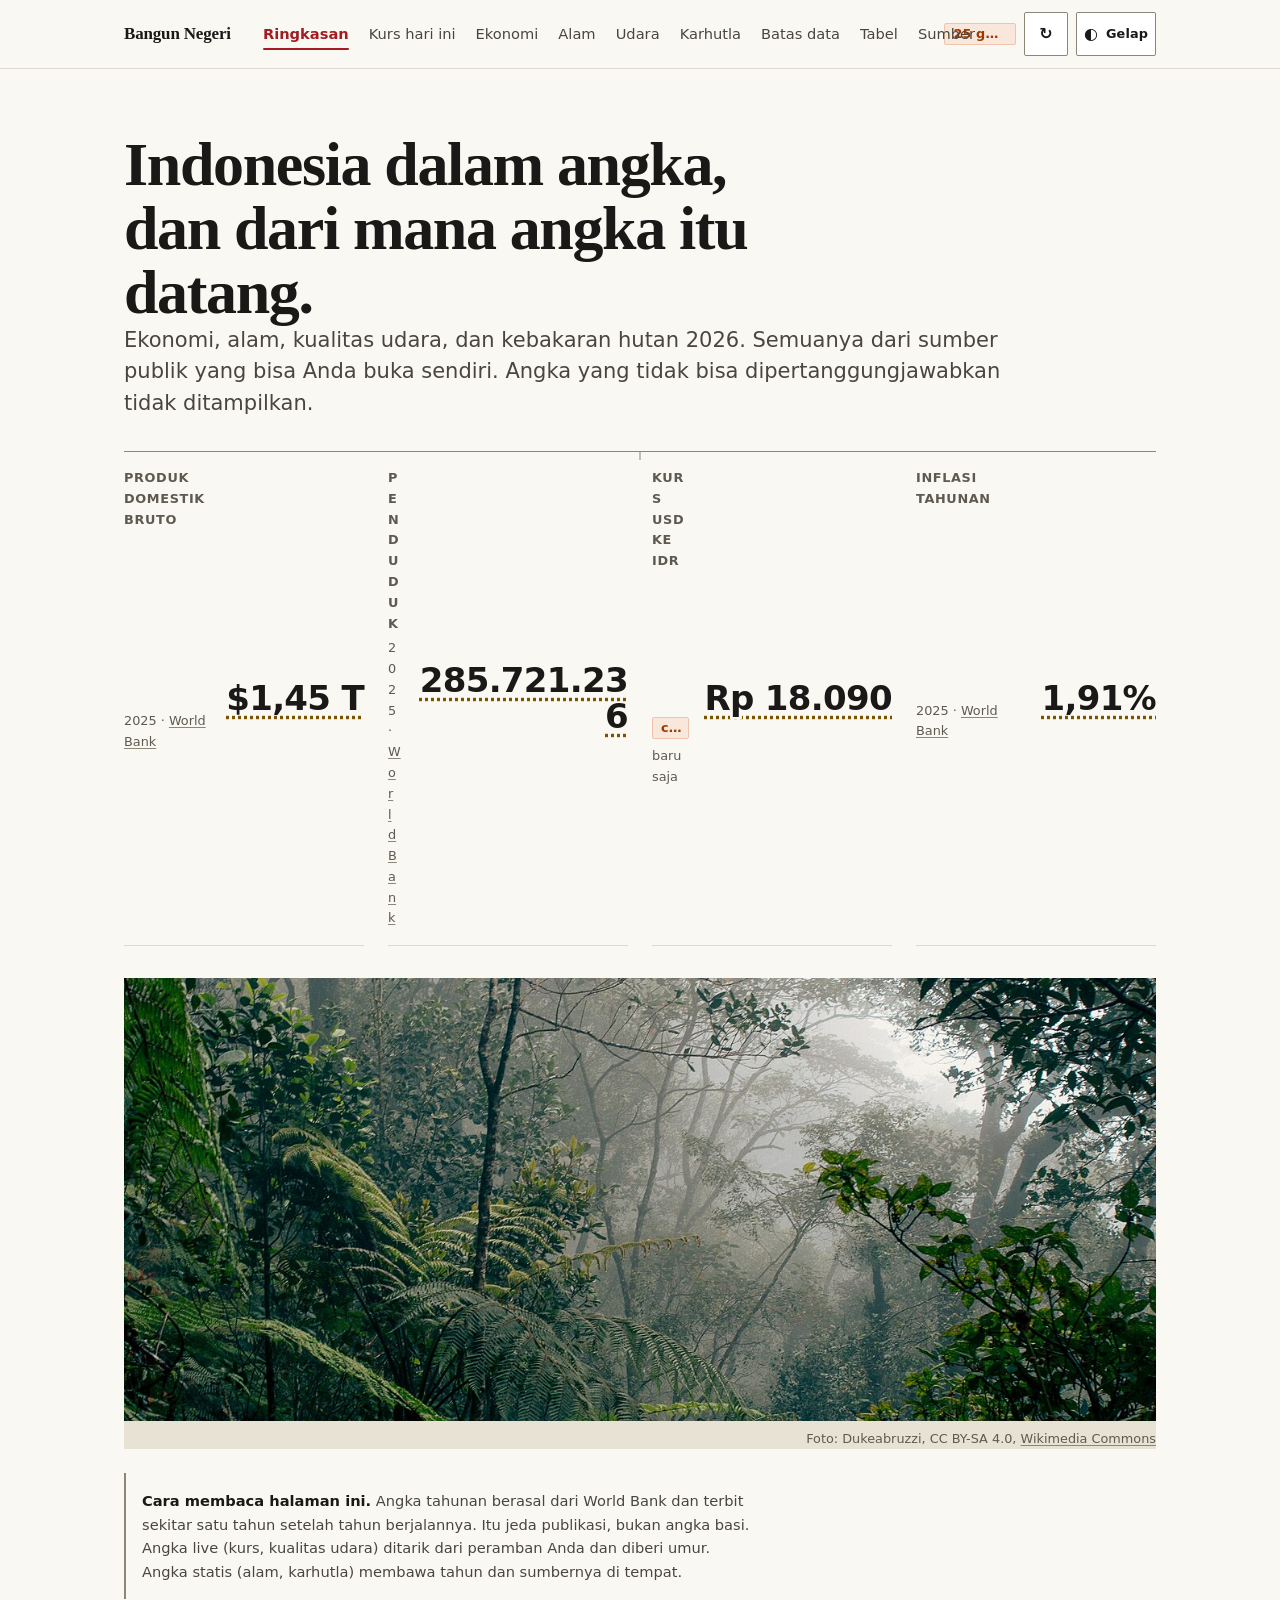
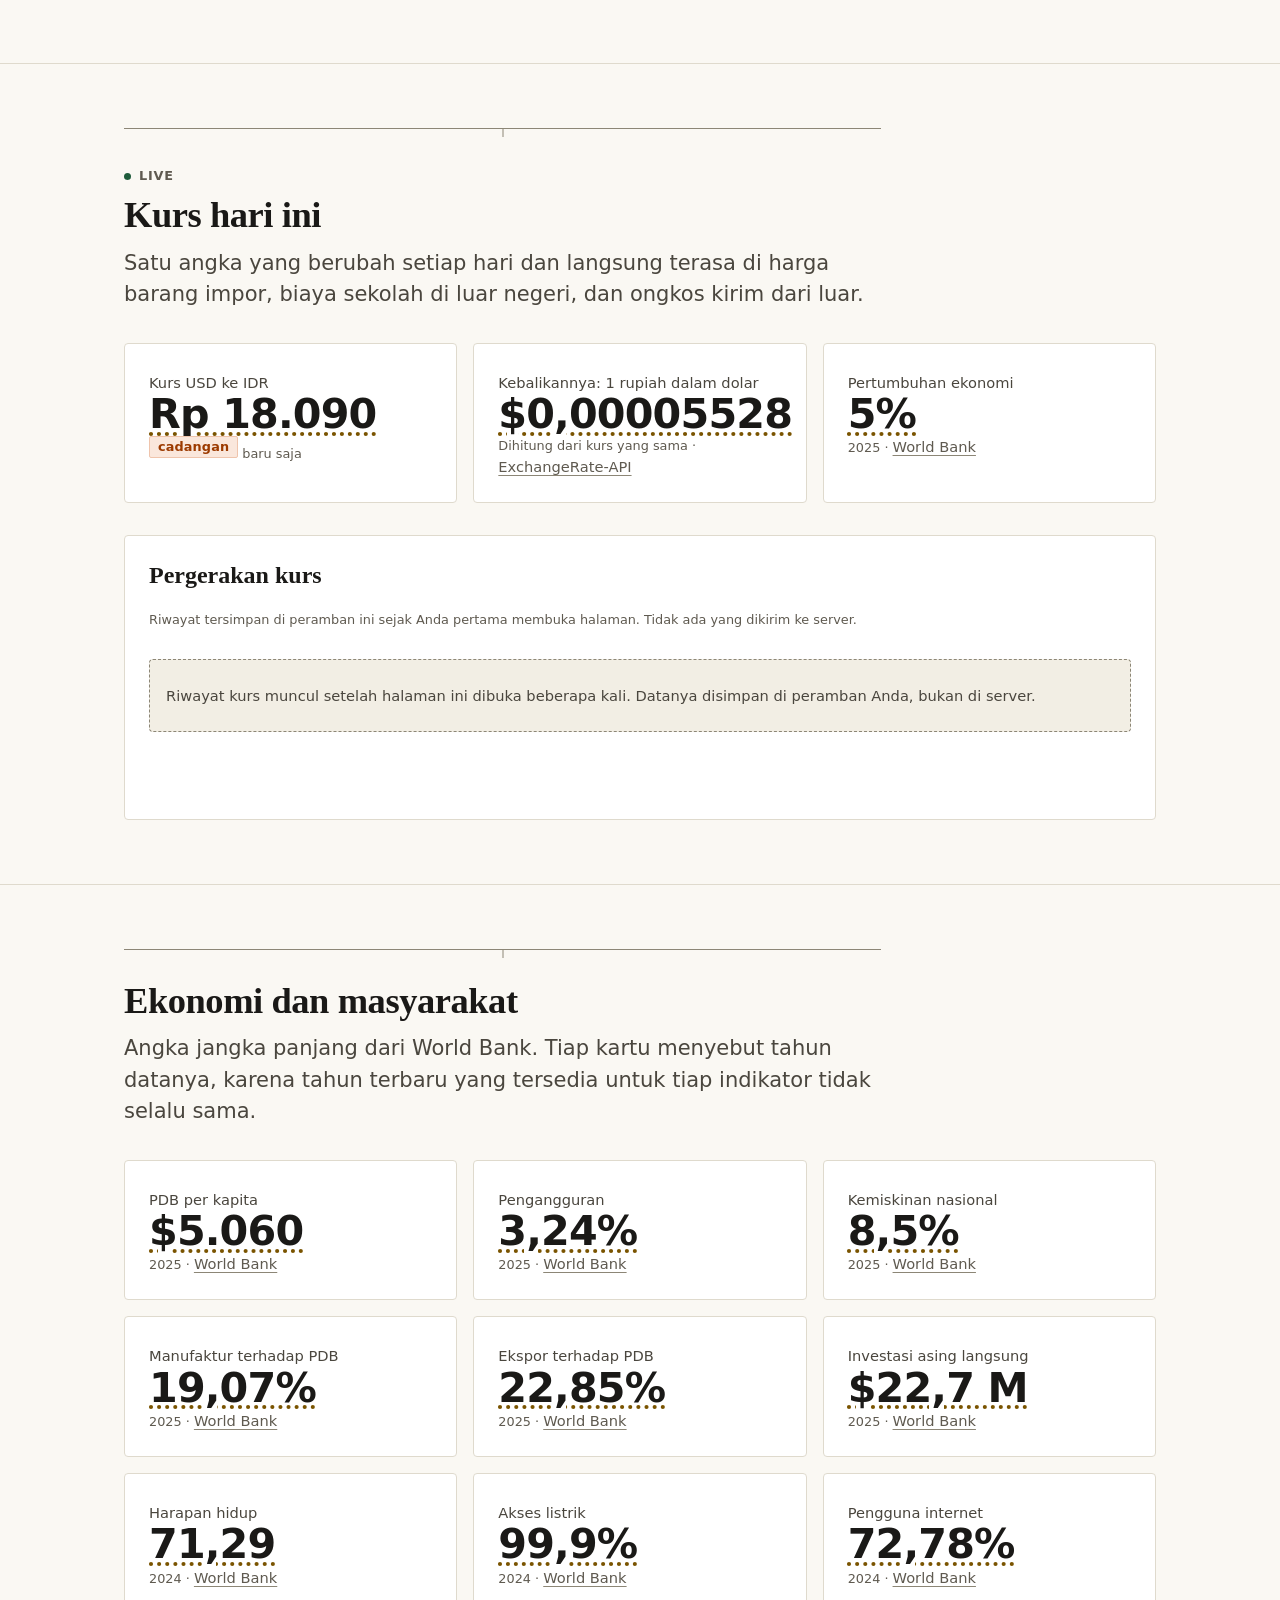
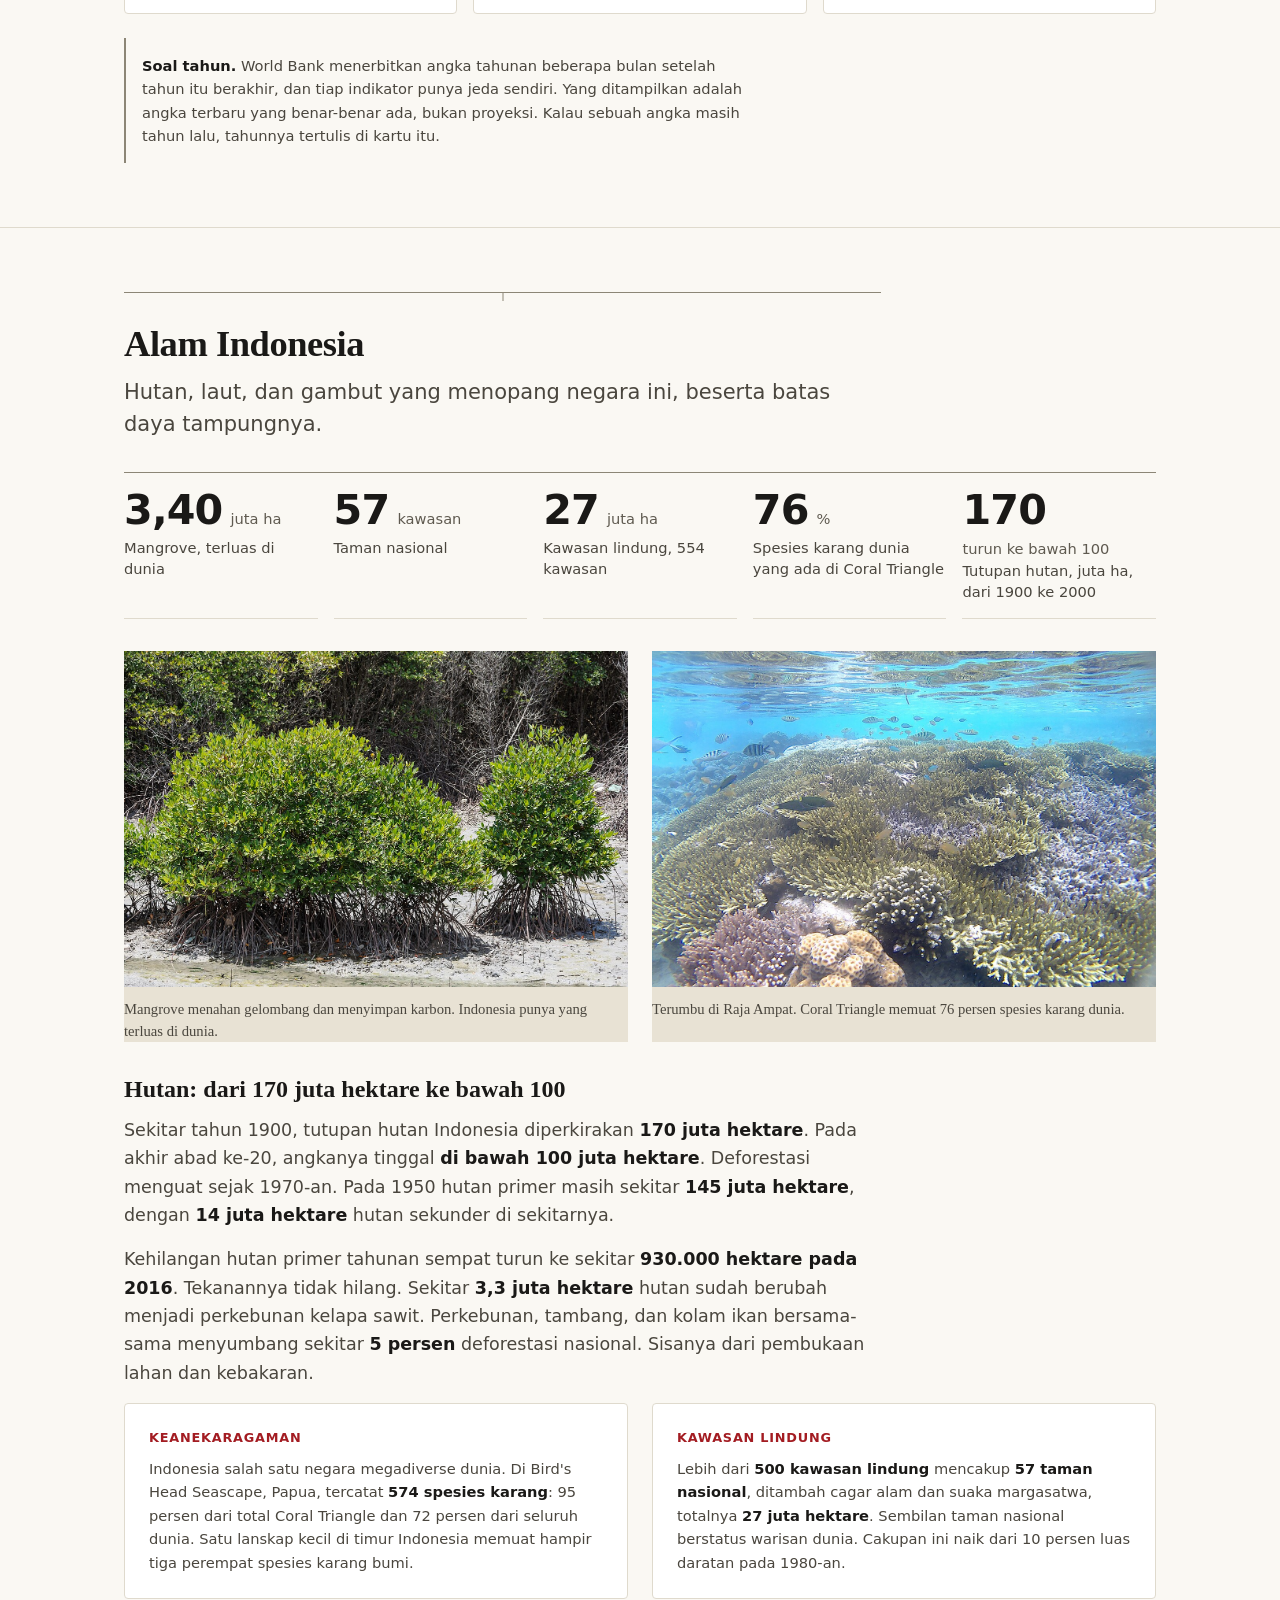
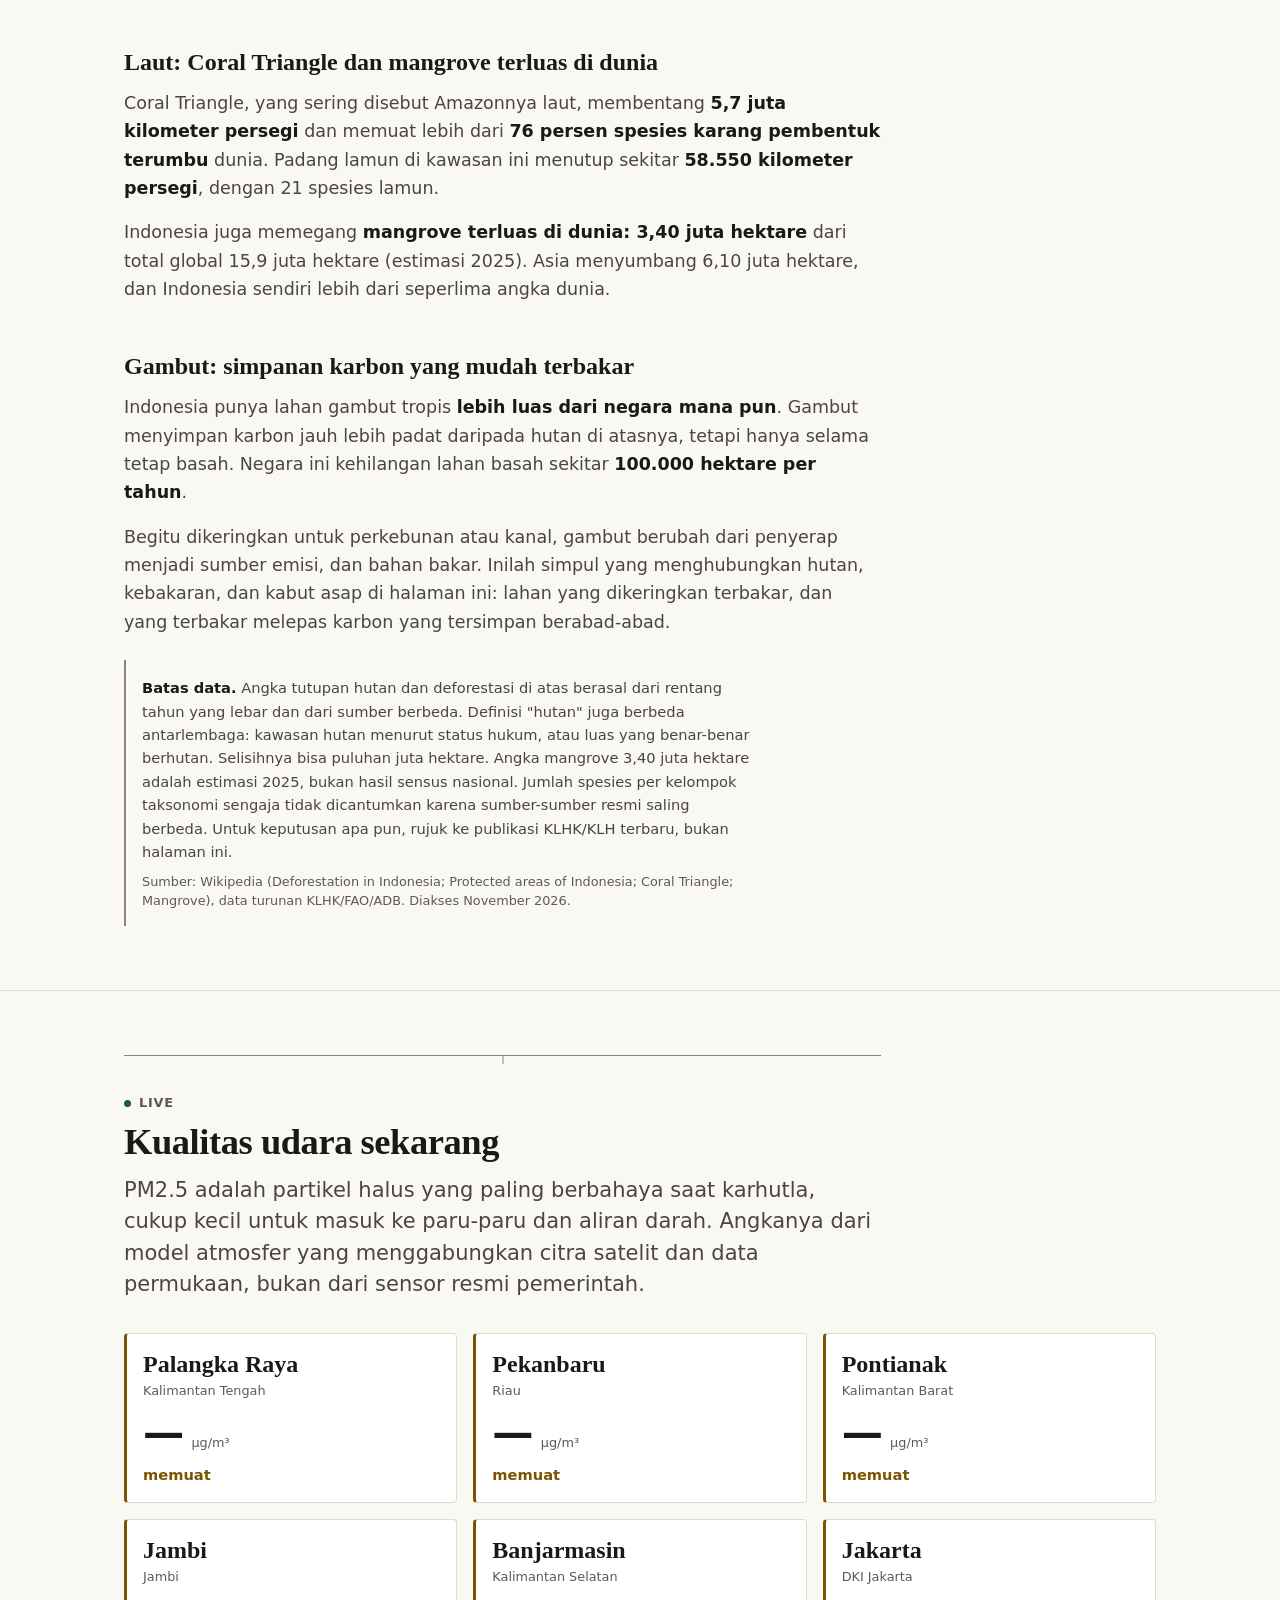
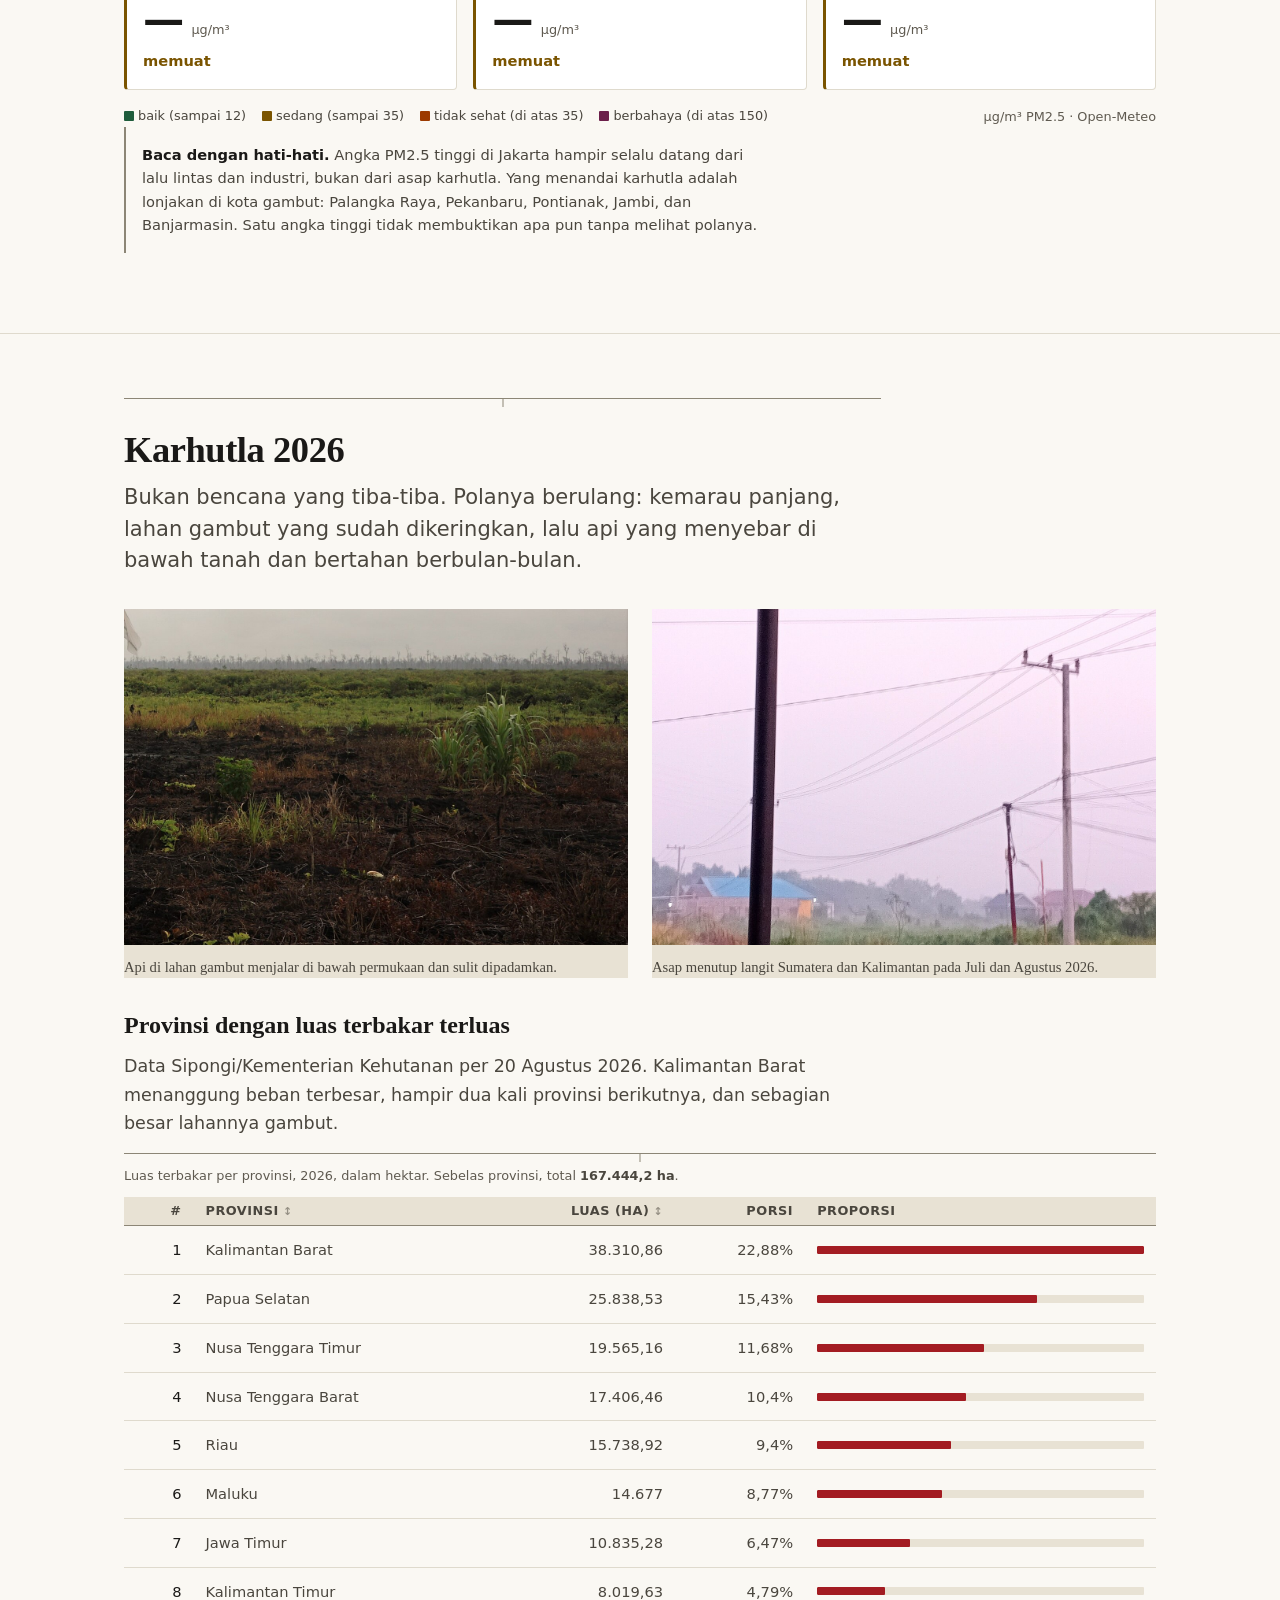
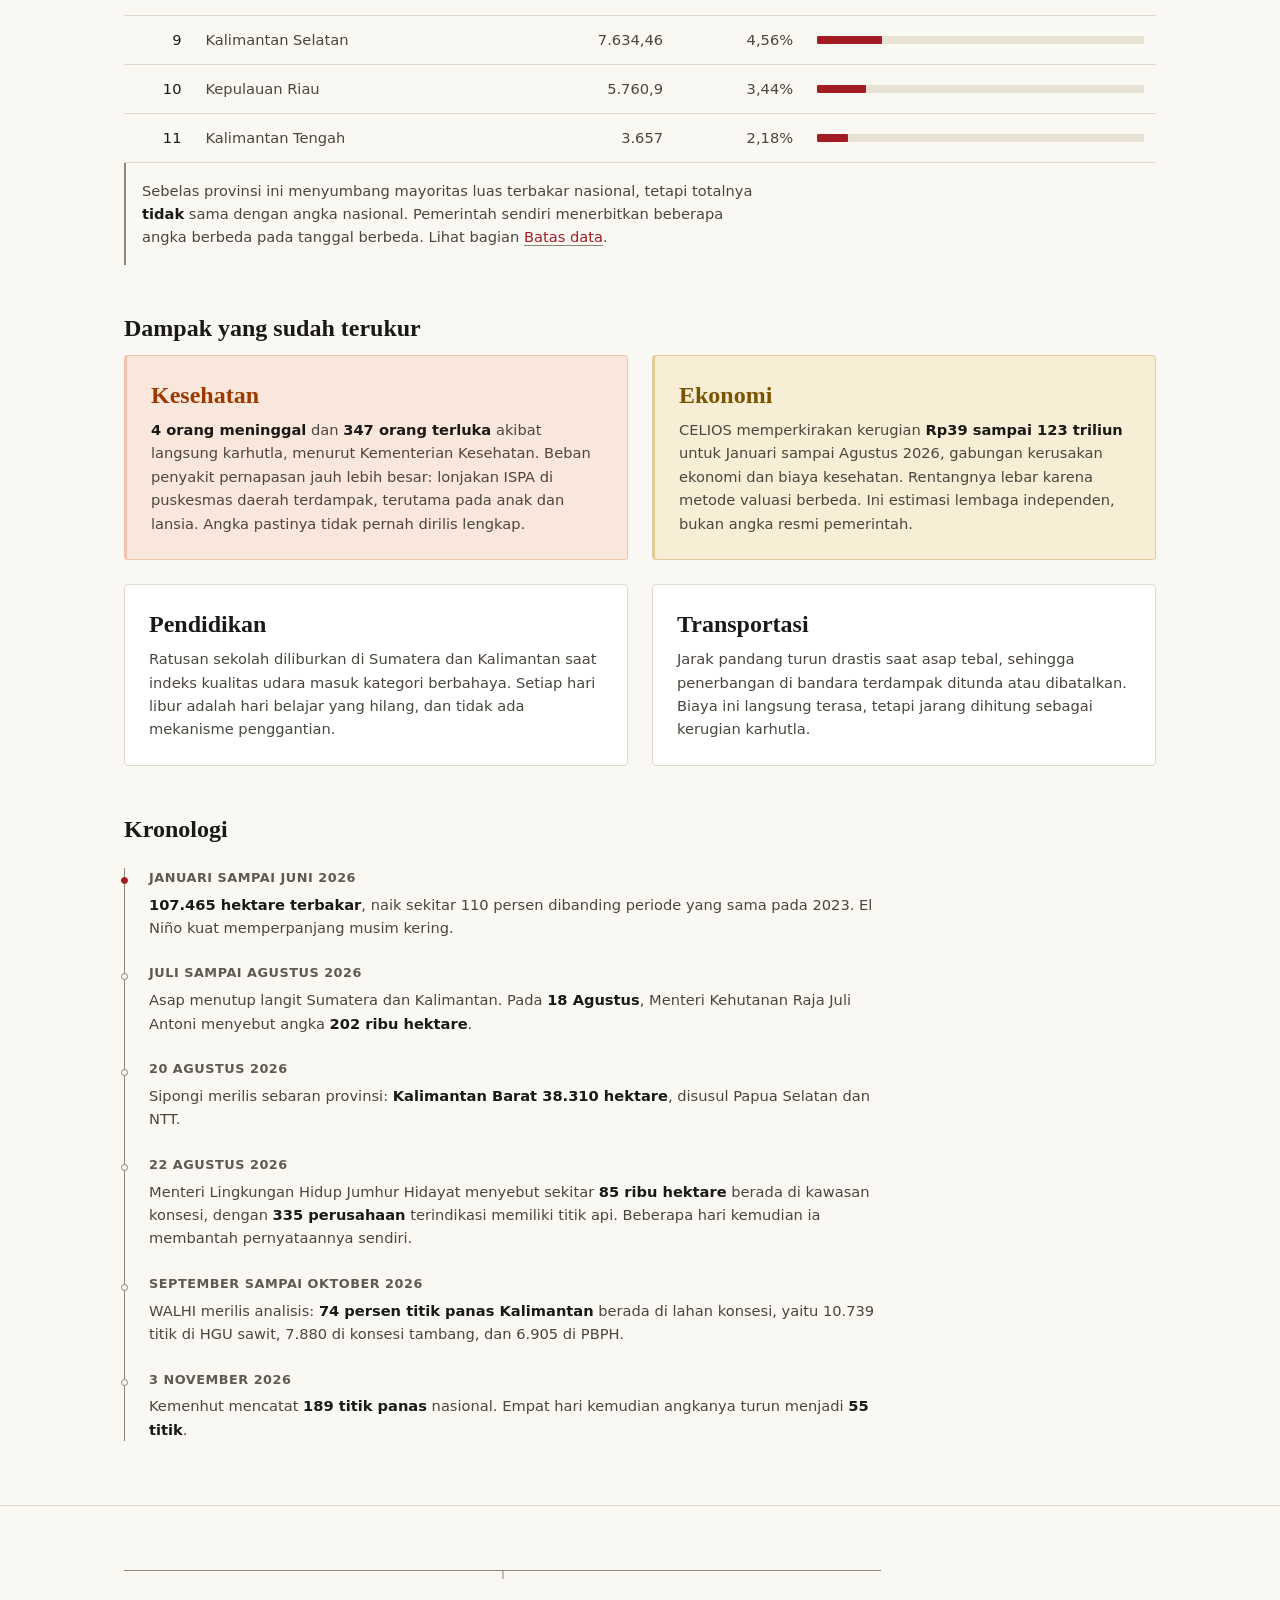
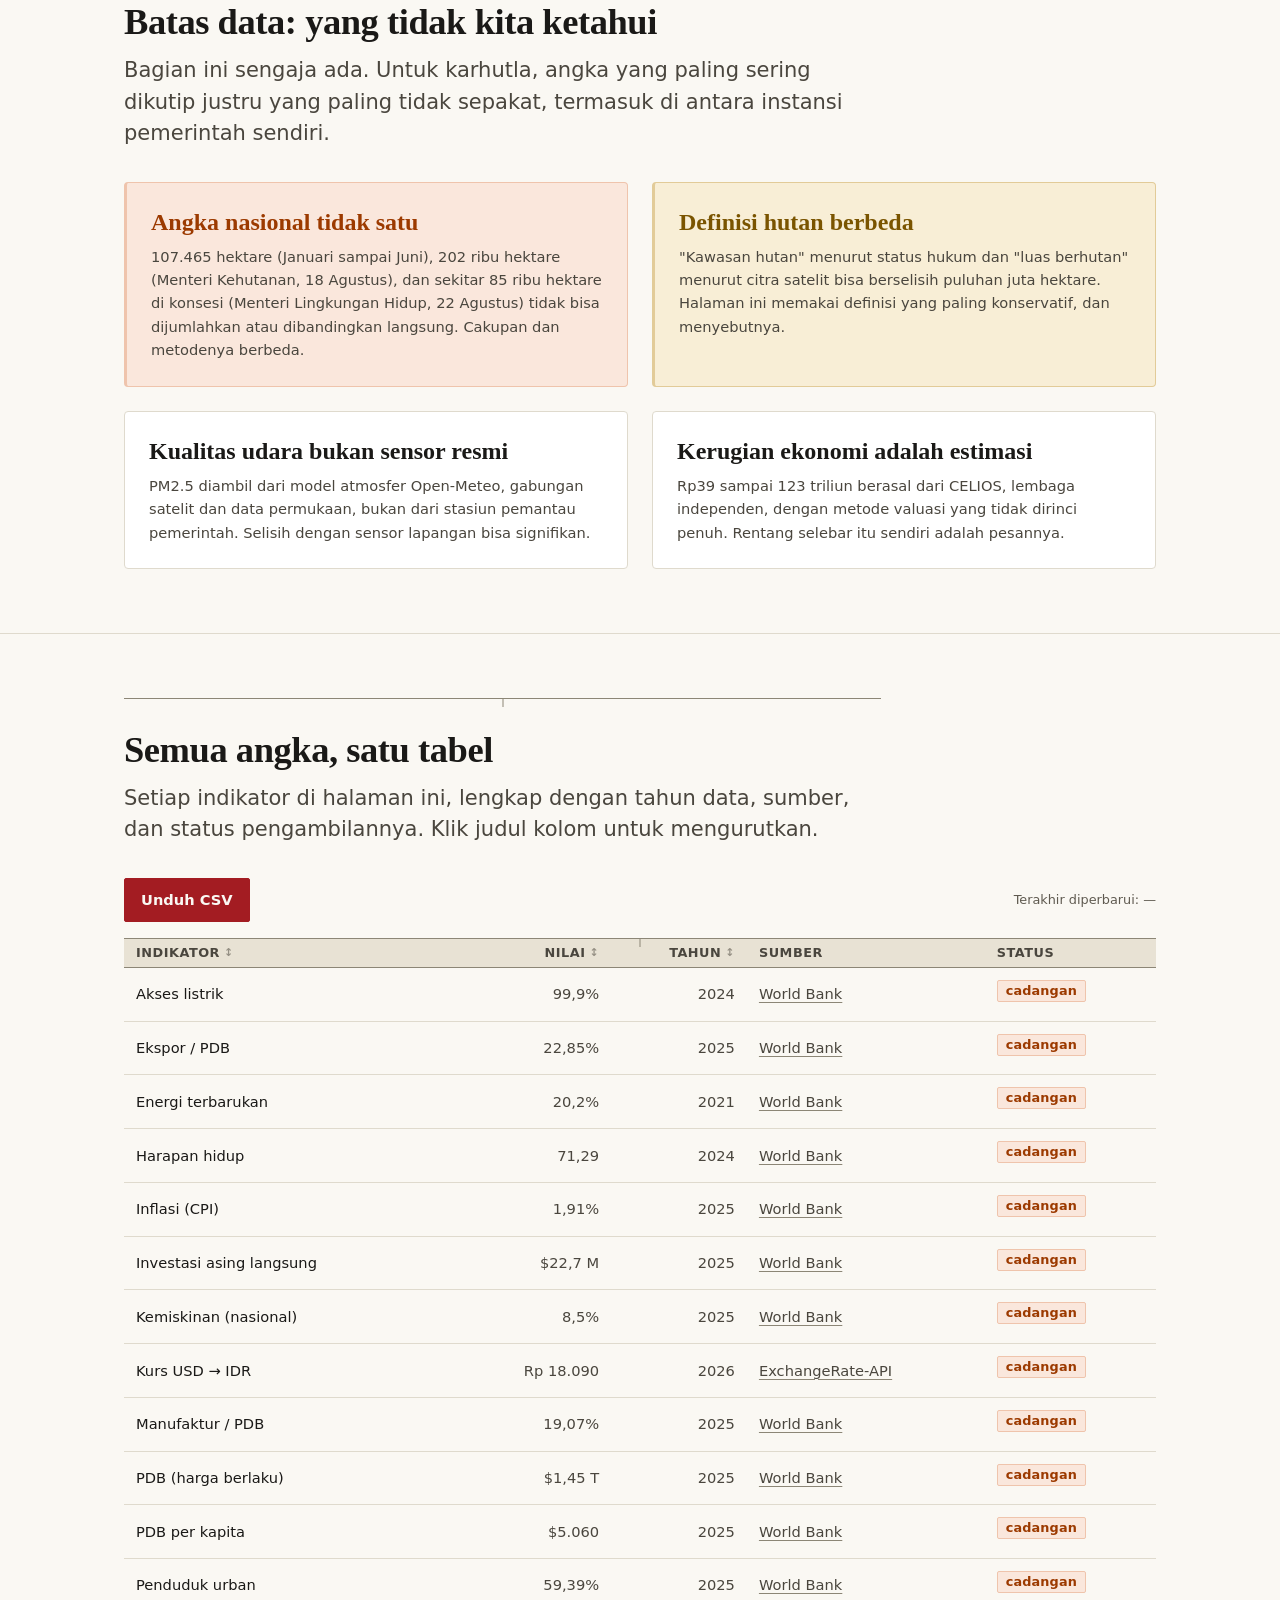
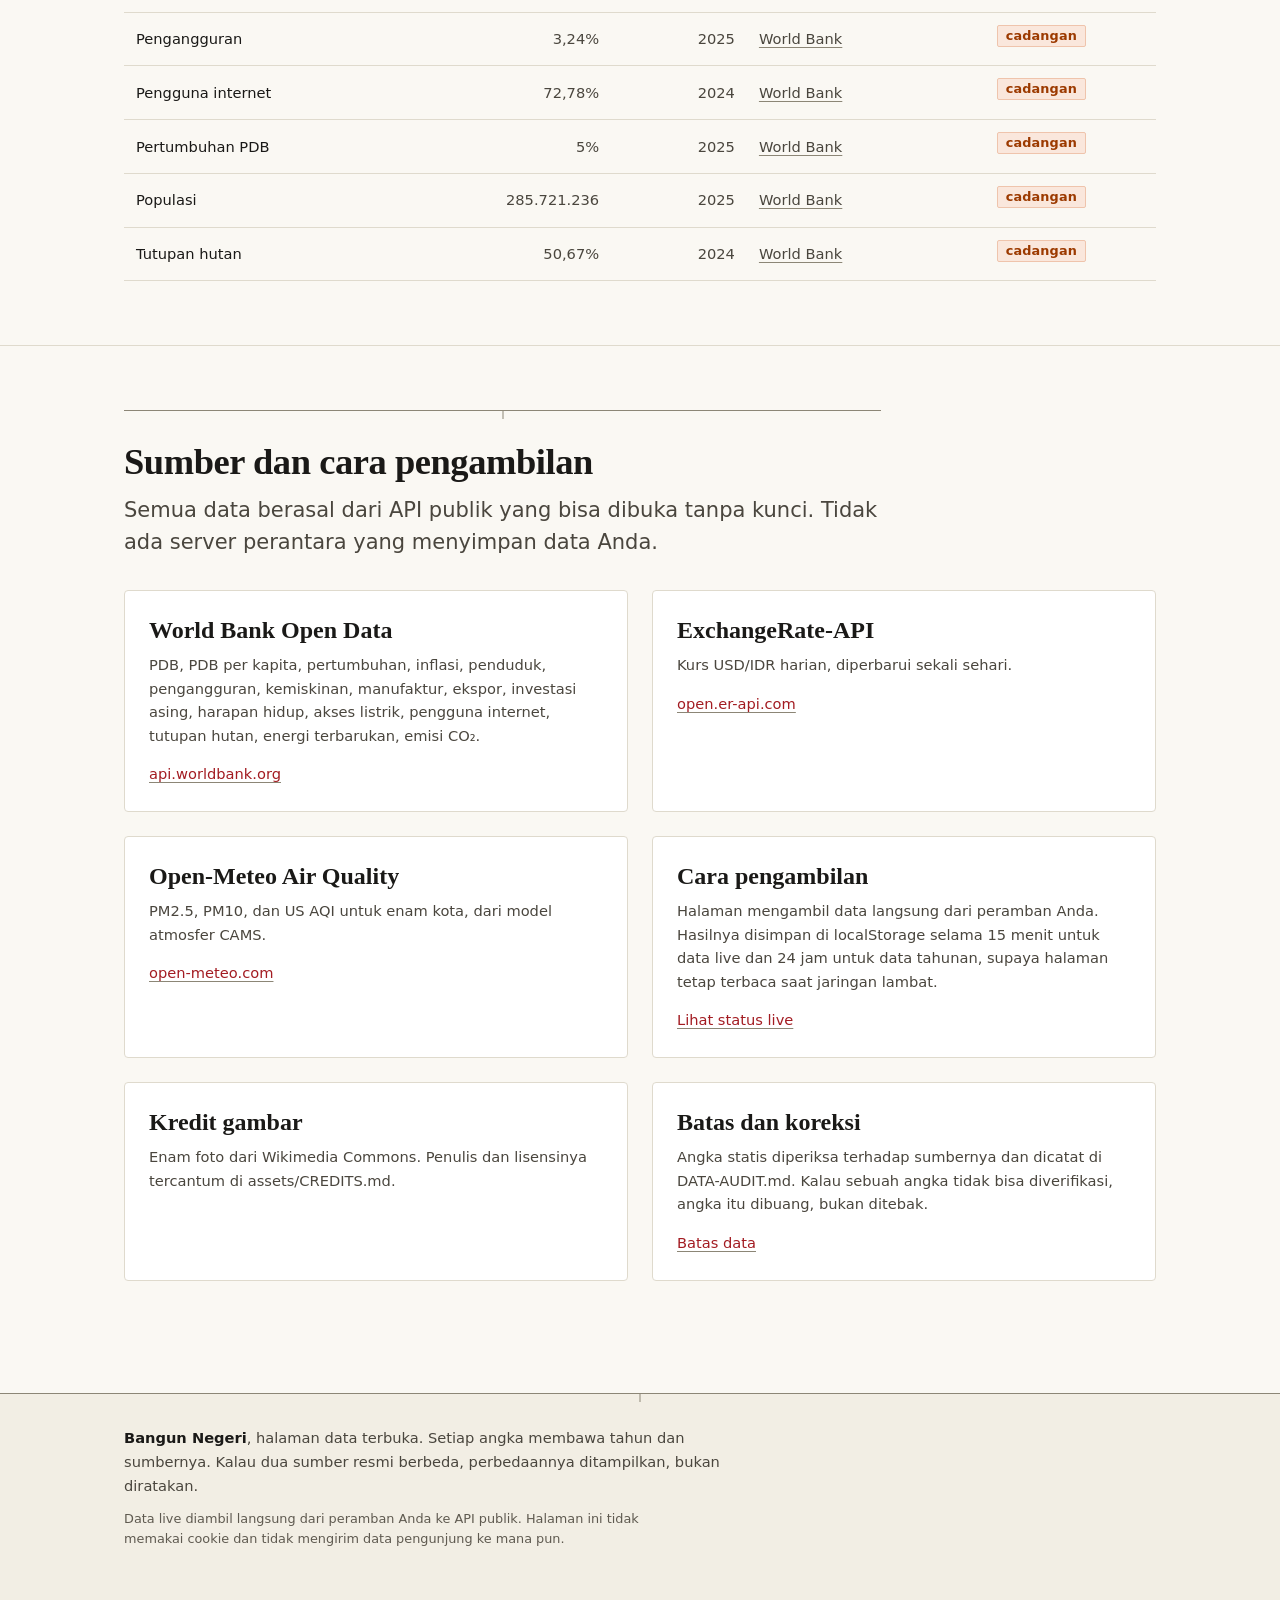
==== v3/index.html @ a7d064fb "Revamp bangun-negeri: newsprint editorial design, new copy, antislop pass - v3/: DESIGN.md, CONTENT." ====
<!DOCTYPE html>
<html lang="id">
<head>
<meta charset="utf-8">
<meta name="viewport" content="width=device-width, initial-scale=1">
<title>Bangun Negeri: ekonomi, alam, dan karhutla Indonesia</title>
<meta name="description" content="Angka ekonomi, alam, dan kebakaran hutan Indonesia, dengan tahun dan sumbernya. Diperbarui dari World Bank, ExchangeRate-API, dan Open-Meteo.">
<meta name="theme-color" content="#FAF8F3" media="(prefers-color-scheme: light)">
<meta name="theme-color" content="#141310" media="(prefers-color-scheme: dark)">
<meta property="og:title" content="Bangun Negeri: ekonomi, alam, dan karhutla Indonesia">
<meta property="og:description" content="Angka ekonomi, alam, dan kebakaran hutan Indonesia, dengan tahun dan sumbernya.">
<meta property="og:type" content="website">
<link rel="stylesheet" href="theme.css?v=1">
<script>
/* Path-mounted behind `tailscale serve`, which strips the /bangun-negeri prefix:
the backend cannot tell "/bangun-negeri" from "/bangun-negeri/", so a server-side
redirect is impossible. Without the trailing slash the browser resolves theme.css
and app.js against "/" and every asset 404s. Normalise here, before anything loads. */
(function () {
  var p = location.pathname;
  if (p.charAt(p.length - 1) !== '/' && !/\.html?$/.test(p)) {
    location.replace(p + '/' + location.search + location.hash);
  }
})();
</script>
</head>
<body>
<a class="skip" href="#main">Lompat ke isi</a>

<header class="site">
  <div class="wrap">
    <a class="brand" href="#intro">Bangun Negeri</a>
    <nav class="tabs" aria-label="Bagian halaman">
      <a href="#intro">Ringkasan</a>
      <a href="#live">Kurs hari ini</a>
      <a href="#struktur">Ekonomi</a>
      <a href="#alam">Alam</a>
      <a href="#udara">Udara</a>
      <a href="#karhutla">Karhutla</a>
      <a href="#batas">Batas data</a>
      <a href="#tabel">Tabel</a>
      <a href="#sumber">Sumber</a>
    </nav>
    <div class="tools">
      <span class="chip" id="globalStatus" role="status" aria-live="polite">memuat data</span>
      <button class="btn btn-icon" id="refreshBtn" type="button" aria-label="Muat ulang data">
        <span aria-hidden="true">&#8635;</span>
      </button>
      <button class="btn btn-icon theme-toggle" id="themeToggle" type="button" aria-pressed="false" aria-label="Mode gelap">
        <span aria-hidden="true">&#9680;</span><span class="theme-label">Gelap</span>
      </button>
    </div>
  </div>
</header>

<main id="main">

<section id="intro" class="sec hero">
  <div class="wrap">
    <h1>Indonesia dalam angka,<br>dan dari mana angka itu datang.</h1>
    <p class="sub">Ekonomi, alam, kualitas udara, dan kebakaran hutan 2026. Semuanya dari sumber publik yang bisa Anda buka sendiri. Angka yang tidak bisa dipertanggungjawabkan tidak ditampilkan.</p>

    <div class="kpi-band">
      <div class="kpi">
        <span class="kpi-label">Produk domestik bruto</span>
        <span class="kpi-num" data-rec="gdp" data-fmt="usd">0</span>
        <span class="kpi-meta"><span data-year="gdp">2025</span> &middot; <a data-src="gdp" href="#sumber">World Bank</a></span>
      </div>
      <div class="kpi">
        <span class="kpi-label">Penduduk</span>
        <span class="kpi-num" data-rec="population" data-fmt="int">0</span>
        <span class="kpi-meta"><span data-year="population">2025</span> &middot; <a data-src="population" href="#sumber">World Bank</a></span>
      </div>
      <div class="kpi">
        <span class="kpi-label">Kurs USD ke IDR</span>
        <span class="kpi-num" data-rec="fx_usdidr" data-fmt="rp">0</span>
        <span class="kpi-meta"><span class="chip" data-flag="fx_usdidr">memuat</span> <span data-age="fx_usdidr"></span></span>
      </div>
      <div class="kpi">
        <span class="kpi-label">Inflasi tahunan</span>
        <span class="kpi-num" data-rec="inflation" data-fmt="pct">0</span>
        <span class="kpi-meta"><span data-year="inflation">2025</span> &middot; <a data-src="inflation" href="#sumber">World Bank</a></span>
      </div>
    </div>

    <figure class="hero-media">
      <img src="assets/hero.jpg" alt="Hutan hujan di Borneo, dilihat dari udara" width="1600" height="900" loading="eager" fetchpriority="high" decoding="async">
      <figcaption class="credit">Foto: Dukeabruzzi, CC BY-SA 4.0, <a href="https://commons.wikimedia.org/wiki/File:Borneo_rainforest.jpg" target="_blank" rel="noopener">Wikimedia Commons</a></figcaption>
    </figure>

    <div class="caveat">
      <strong>Cara membaca halaman ini.</strong> Angka tahunan berasal dari World Bank dan terbit sekitar satu tahun setelah tahun berjalannya. Itu jeda publikasi, bukan angka basi. Angka live (kurs, kualitas udara) ditarik dari peramban Anda dan diberi umur. Angka statis (alam, karhutla) membawa tahun dan sumbernya di tempat.
    </div>
  </div>
</section>

<section id="live" class="sec">
  <div class="wrap">
    <div class="sec-head">
      <span class="live-badge"><span class="pulse" aria-hidden="true"></span>Live</span>
      <h2 class="sec">Kurs hari ini</h2>
      <p class="sub">Satu angka yang berubah setiap hari dan langsung terasa di harga barang impor, biaya sekolah di luar negeri, dan ongkos kirim dari luar.</p>
    </div>

    <div class="grid3">
      <article class="panel">
        <div class="stat-label">Kurs USD ke IDR</div>
        <div class="stat-num" data-rec="fx_usdidr" data-fmt="rp">0</div>
        <div class="src-note"><span class="chip" data-flag="fx_usdidr">memuat</span> <span data-age="fx_usdidr"></span></div>
      </article>
      <article class="panel">
        <div class="stat-label">Kebalikannya: 1 rupiah dalam dolar</div>
        <div class="stat-num" data-rec="fx_idrusd" data-fmt="ratio">0</div>
        <div class="src-note">Dihitung dari kurs yang sama &middot; <a data-src="fx_idrusd" href="#sumber">ExchangeRate-API</a></div>
      </article>
      <article class="panel">
        <div class="stat-label">Pertumbuhan ekonomi</div>
        <div class="stat-num" data-rec="gdp_growth" data-fmt="pct">0</div>
        <div class="src-note"><span data-year="gdp_growth">2025</span> &middot; <a data-src="gdp_growth" href="#sumber">World Bank</a></div>
      </article>
    </div>

    <div class="chart-wrap">
      <div class="chart-head">
        <h3>Pergerakan kurs</h3>
        <p class="src-note">Riwayat tersimpan di peramban ini sejak Anda pertama membuka halaman. Tidak ada yang dikirim ke server.</p>
      </div>
      <div class="chart" id="fxChart" role="img" aria-label="Grafik pergerakan kurs USD ke IDR">
        <div class="skeleton" style="height:140px"></div>
      </div>
      <div class="legend" id="fxLegend"></div>
    </div>
  </div>
</section>

<section id="struktur" class="sec">
  <div class="wrap">
    <div class="sec-head">
      <h2 class="sec">Ekonomi dan masyarakat</h2>
      <p class="sub">Angka jangka panjang dari World Bank. Tiap kartu menyebut tahun datanya, karena tahun terbaru yang tersedia untuk tiap indikator tidak selalu sama.</p>
    </div>

    <div class="grid3" id="structGrid">
      <article class="panel">
        <div class="stat-label">PDB per kapita</div>
        <div class="stat-num" data-rec="gdp_pc" data-fmt="usd">0</div>
        <div class="src-note"><span data-year="gdp_pc">2025</span> &middot; <a data-src="gdp_pc" href="#sumber">World Bank</a></div>
      </article>
      <article class="panel">
        <div class="stat-label">Pengangguran</div>
        <div class="stat-num" data-rec="unemployment" data-fmt="pct">0</div>
        <div class="src-note"><span data-year="unemployment">2025</span> &middot; <a data-src="unemployment" href="#sumber">World Bank</a></div>
      </article>
      <article class="panel">
        <div class="stat-label">Kemiskinan nasional</div>
        <div class="stat-num" data-rec="poverty" data-fmt="pct">0</div>
        <div class="src-note"><span data-year="poverty">2025</span> &middot; <a data-src="poverty" href="#sumber">World Bank</a></div>
      </article>
      <article class="panel">
        <div class="stat-label">Manufaktur terhadap PDB</div>
        <div class="stat-num" data-rec="manufacturing" data-fmt="pct">0</div>
        <div class="src-note"><span data-year="manufacturing">2025</span> &middot; <a data-src="manufacturing" href="#sumber">World Bank</a></div>
      </article>
      <article class="panel">
        <div class="stat-label">Ekspor terhadap PDB</div>
        <div class="stat-num" data-rec="exports" data-fmt="pct">0</div>
        <div class="src-note"><span data-year="exports">2025</span> &middot; <a data-src="exports" href="#sumber">World Bank</a></div>
      </article>
      <article class="panel">
        <div class="stat-label">Investasi asing langsung</div>
        <div class="stat-num" data-rec="fdi" data-fmt="usd">0</div>
        <div class="src-note"><span data-year="fdi">2025</span> &middot; <a data-src="fdi" href="#sumber">World Bank</a></div>
      </article>
      <article class="panel">
        <div class="stat-label">Harapan hidup</div>
        <div class="stat-num" data-rec="life_exp" data-fmt="num1">0</div>
        <div class="src-note"><span data-year="life_exp">2025</span> &middot; <a data-src="life_exp" href="#sumber">World Bank</a></div>
      </article>
      <article class="panel">
        <div class="stat-label">Akses listrik</div>
        <div class="stat-num" data-rec="electricity" data-fmt="pct">0</div>
        <div class="src-note"><span data-year="electricity">2025</span> &middot; <a data-src="electricity" href="#sumber">World Bank</a></div>
      </article>
      <article class="panel">
        <div class="stat-label">Pengguna internet</div>
        <div class="stat-num" data-rec="internet" data-fmt="pct">0</div>
        <div class="src-note"><span data-year="internet">2025</span> &middot; <a data-src="internet" href="#sumber">World Bank</a></div>
      </article>
    </div>

    <div class="caveat">
      <strong>Soal tahun.</strong> World Bank menerbitkan angka tahunan beberapa bulan setelah tahun itu berakhir, dan tiap indikator punya jeda sendiri. Yang ditampilkan adalah angka terbaru yang benar-benar ada, bukan proyeksi. Kalau sebuah angka masih tahun lalu, tahunnya tertulis di kartu itu.
    </div>
  </div>
</section>

<section id="alam" class="sec">
  <div class="wrap">
    <div class="sec-head">
      <h2 class="sec">Alam Indonesia</h2>
      <p class="sub">Hutan, laut, dan gambut yang menopang negara ini, beserta batas daya tampungnya.</p>
    </div>

    <div class="stat-row">
      <div class="stat">
        <div class="stat-num">3,40<span class="stat-unit">juta ha</span></div>
        <div class="stat-label">Mangrove, terluas di dunia</div>
      </div>
      <div class="stat">
        <div class="stat-num">57<span class="stat-unit">kawasan</span></div>
        <div class="stat-label">Taman nasional</div>
      </div>
      <div class="stat">
        <div class="stat-num">27<span class="stat-unit">juta ha</span></div>
        <div class="stat-label">Kawasan lindung, 554 kawasan</div>
      </div>
      <div class="stat">
        <div class="stat-num">76<span class="stat-unit">%</span></div>
        <div class="stat-label">Spesies karang dunia yang ada di Coral Triangle</div>
      </div>
      <div class="stat">
        <div class="stat-num">170<span class="stat-unit">turun ke bawah 100</span></div>
        <div class="stat-label">Tutupan hutan, juta ha, dari 1900 ke 2000</div>
      </div>
    </div>

    <div class="grid2">
      <figure class="card-media">
        <img src="assets/mangrove.jpg" alt="Akar mangrove di atas air di Benoa, Bali" width="1200" height="800" loading="lazy" decoding="async">
        <figcaption>Mangrove menahan gelombang dan menyimpan karbon. Indonesia punya yang terluas di dunia.</figcaption>
      </figure>
      <figure class="card-media">
        <img src="assets/reef.jpg" alt="Terumbu karang berwarna di Raja Ampat" width="1200" height="800" loading="lazy" decoding="async">
        <figcaption>Terumbu di Raja Ampat. Coral Triangle memuat 76 persen spesies karang dunia.</figcaption>
      </figure>
    </div>

    <h3>Hutan: dari 170 juta hektare ke bawah 100</h3>
    <p>Sekitar tahun 1900, tutupan hutan Indonesia diperkirakan <strong>170 juta hektare</strong>. Pada akhir abad ke-20, angkanya tinggal <strong>di bawah 100 juta hektare</strong>. Deforestasi menguat sejak 1970-an. Pada 1950 hutan primer masih sekitar <strong>145 juta hektare</strong>, dengan <strong>14 juta hektare</strong> hutan sekunder di sekitarnya.</p>
    <p>Kehilangan hutan primer tahunan sempat turun ke sekitar <strong>930.000 hektare pada 2016</strong>. Tekanannya tidak hilang. Sekitar <strong>3,3 juta hektare</strong> hutan sudah berubah menjadi perkebunan kelapa sawit. Perkebunan, tambang, dan kolam ikan bersama-sama menyumbang sekitar <strong>5 persen</strong> deforestasi nasional. Sisanya dari pembukaan lahan dan kebakaran.</p>

    <div class="grid2">
      <div class="panel">
        <span class="alam-tag">Keanekaragaman</span>
        <p>Indonesia salah satu negara megadiverse dunia. Di Bird's Head Seascape, Papua, tercatat <strong>574 spesies karang</strong>: 95 persen dari total Coral Triangle dan 72 persen dari seluruh dunia. Satu lanskap kecil di timur Indonesia memuat hampir tiga perempat spesies karang bumi.</p>
      </div>
      <div class="panel">
        <span class="alam-tag">Kawasan lindung</span>
        <p>Lebih dari <strong>500 kawasan lindung</strong> mencakup <strong>57 taman nasional</strong>, ditambah cagar alam dan suaka margasatwa, totalnya <strong>27 juta hektare</strong>. Sembilan taman nasional berstatus warisan dunia. Cakupan ini naik dari 10 persen luas daratan pada 1980-an.</p>
      </div>
    </div>

    <h3>Laut: Coral Triangle dan mangrove terluas di dunia</h3>
    <p>Coral Triangle, yang sering disebut Amazonnya laut, membentang <strong>5,7 juta kilometer persegi</strong> dan memuat lebih dari <strong>76 persen spesies karang pembentuk terumbu</strong> dunia. Padang lamun di kawasan ini menutup sekitar <strong>58.550 kilometer persegi</strong>, dengan 21 spesies lamun.</p>
    <p>Indonesia juga memegang <strong>mangrove terluas di dunia: 3,40 juta hektare</strong> dari total global 15,9 juta hektare (estimasi 2025). Asia menyumbang 6,10 juta hektare, dan Indonesia sendiri lebih dari seperlima angka dunia.</p>

    <h3>Gambut: simpanan karbon yang mudah terbakar</h3>
    <p>Indonesia punya lahan gambut tropis <strong>lebih luas dari negara mana pun</strong>. Gambut menyimpan karbon jauh lebih padat daripada hutan di atasnya, tetapi hanya selama tetap basah. Negara ini kehilangan lahan basah sekitar <strong>100.000 hektare per tahun</strong>.</p>
    <p>Begitu dikeringkan untuk perkebunan atau kanal, gambut berubah dari penyerap menjadi sumber emisi, dan bahan bakar. Inilah simpul yang menghubungkan hutan, kebakaran, dan kabut asap di halaman ini: lahan yang dikeringkan terbakar, dan yang terbakar melepas karbon yang tersimpan berabad-abad.</p>

    <div class="caveat" id="alamCaveat">
      <strong>Batas data.</strong> Angka tutupan hutan dan deforestasi di atas berasal dari rentang tahun yang lebar dan dari sumber berbeda. Definisi "hutan" juga berbeda antarlembaga: kawasan hutan menurut status hukum, atau luas yang benar-benar berhutan. Selisihnya bisa puluhan juta hektare. Angka mangrove 3,40 juta hektare adalah estimasi 2025, bukan hasil sensus nasional. Jumlah spesies per kelompok taksonomi sengaja tidak dicantumkan karena sumber-sumber resmi saling berbeda. Untuk keputusan apa pun, rujuk ke publikasi KLHK/KLH terbaru, bukan halaman ini.
      <div class="src-note">Sumber: Wikipedia (Deforestation in Indonesia; Protected areas of Indonesia; Coral Triangle; Mangrove), data turunan KLHK/FAO/ADB. Diakses November 2026.</div>
    </div>
  </div>
</section>

<section id="udara" class="sec">
  <div class="wrap">
    <div class="sec-head">
      <span class="live-badge"><span class="pulse" aria-hidden="true"></span>Live</span>
      <h2 class="sec">Kualitas udara sekarang</h2>
      <p class="sub">PM2.5 adalah partikel halus yang paling berbahaya saat karhutla, cukup kecil untuk masuk ke paru-paru dan aliran darah. Angkanya dari model atmosfer yang menggabungkan citra satelit dan data permukaan, bukan dari sensor resmi pemerintah.</p>
    </div>

    <div class="aq-grid" id="aqGrid" role="list" aria-live="polite">
      <div class="aq-card lv-mid" id="card-aq_palangka" role="listitem">
        <div class="aq-city">Palangka Raya</div><div class="aq-region">Kalimantan Tengah</div>
        <div class="aq-val">&mdash;<span class="aq-unit">µg/m³</span></div><div class="aq-label lv-mid">memuat</div>
      </div>
      <div class="aq-card lv-mid" id="card-aq_pekanbaru" role="listitem">
        <div class="aq-city">Pekanbaru</div><div class="aq-region">Riau</div>
        <div class="aq-val">&mdash;<span class="aq-unit">µg/m³</span></div><div class="aq-label lv-mid">memuat</div>
      </div>
      <div class="aq-card lv-mid" id="card-aq_pontianak" role="listitem">
        <div class="aq-city">Pontianak</div><div class="aq-region">Kalimantan Barat</div>
        <div class="aq-val">&mdash;<span class="aq-unit">µg/m³</span></div><div class="aq-label lv-mid">memuat</div>
      </div>
      <div class="aq-card lv-mid" id="card-aq_jambi" role="listitem">
        <div class="aq-city">Jambi</div><div class="aq-region">Jambi</div>
        <div class="aq-val">&mdash;<span class="aq-unit">µg/m³</span></div><div class="aq-label lv-mid">memuat</div>
      </div>
      <div class="aq-card lv-mid" id="card-aq_banjarmasin" role="listitem">
        <div class="aq-city">Banjarmasin</div><div class="aq-region">Kalimantan Selatan</div>
        <div class="aq-val">&mdash;<span class="aq-unit">µg/m³</span></div><div class="aq-label lv-mid">memuat</div>
      </div>
      <div class="aq-card lv-mid" id="card-aq_jakarta" role="listitem">
        <div class="aq-city">Jakarta</div><div class="aq-region">DKI Jakarta</div>
        <div class="aq-val">&mdash;<span class="aq-unit">µg/m³</span></div><div class="aq-label lv-mid">memuat</div>
      </div>
    </div>

    <div class="legend">
      <span><span class="swatch lv-good"></span>baik (sampai 12)</span>
      <span><span class="swatch lv-mid"></span>sedang (sampai 35)</span>
      <span><span class="swatch lv-bad"></span>tidak sehat (di atas 35)</span>
      <span><span class="swatch lv-verybad"></span>berbahaya (di atas 150)</span>
      <span class="src-note">µg/m³ PM2.5 &middot; Open-Meteo</span>
    </div>

    <p class="caveat"><strong>Baca dengan hati-hati.</strong> Angka PM2.5 tinggi di Jakarta hampir selalu datang dari lalu lintas dan industri, bukan dari asap karhutla. Yang menandai karhutla adalah lonjakan di kota gambut: Palangka Raya, Pekanbaru, Pontianak, Jambi, dan Banjarmasin. Satu angka tinggi tidak membuktikan apa pun tanpa melihat polanya.</p>
  </div>
</section>

<section id="karhutla" class="sec">
  <div class="wrap">
    <div class="sec-head">
      <h2 class="sec">Karhutla 2026</h2>
      <p class="sub">Bukan bencana yang tiba-tiba. Polanya berulang: kemarau panjang, lahan gambut yang sudah dikeringkan, lalu api yang menyebar di bawah tanah dan bertahan berbulan-bulan.</p>
    </div>

    <div class="grid2">
      <figure class="card-media">
        <img src="assets/fire.jpg" alt="Lahan gambut yang terbakar, tanahnya menghitam" width="1200" height="800" loading="lazy" decoding="async">
        <figcaption>Api di lahan gambut menjalar di bawah permukaan dan sulit dipadamkan.</figcaption>
      </figure>
      <figure class="card-media">
        <img src="assets/haze.jpg" alt="Kabut asap menutup kota di Kalimantan" width="1200" height="800" loading="lazy" decoding="async">
        <figcaption>Asap menutup langit Sumatera dan Kalimantan pada Juli dan Agustus 2026.</figcaption>
      </figure>
    </div>

    <h3>Provinsi dengan luas terbakar terluas</h3>
    <p>Data Sipongi/Kementerian Kehutanan per 20 Agustus 2026. Kalimantan Barat menanggung beban terbesar, hampir dua kali provinsi berikutnya, dan sebagian besar lahannya gambut.</p>

    <div class="table-wrap">
      <table>
        <caption>Luas terbakar per provinsi, 2026, dalam hektar. Sebelas provinsi, total <strong id="provSum">&mdash;</strong>.</caption>
        <thead>
          <tr>
            <th scope="col" class="num">#</th>
            <th scope="col"><button class="th-sort" data-sort-prov="name" type="button">Provinsi</button></th>
            <th scope="col" class="num"><button class="th-sort" data-sort-prov="area" type="button">Luas (ha)</button></th>
            <th scope="col" class="num">Porsi</th>
            <th scope="col" class="bar-cell">Proporsi</th>
          </tr>
        </thead>
        <tbody id="provBody">
          <tr><td colspan="5">Memuat data provinsi&hellip;</td></tr>
        </tbody>
      </table>
    </div>
    <p class="caveat">Sebelas provinsi ini menyumbang mayoritas luas terbakar nasional, tetapi totalnya <strong>tidak</strong> sama dengan angka nasional. Pemerintah sendiri menerbitkan beberapa angka berbeda pada tanggal berbeda. Lihat bagian <a href="#batas">Batas data</a>.</p>

    <h3>Dampak yang sudah terukur</h3>
    <div class="grid2">
      <div class="panel alert">
        <h3>Kesehatan</h3>
        <p><strong>4 orang meninggal</strong> dan <strong>347 orang terluka</strong> akibat langsung karhutla, menurut Kementerian Kesehatan. Beban penyakit pernapasan jauh lebih besar: lonjakan ISPA di puskesmas daerah terdampak, terutama pada anak dan lansia. Angka pastinya tidak pernah dirilis lengkap.</p>
      </div>
      <div class="panel warn">
        <h3>Ekonomi</h3>
        <p>CELIOS memperkirakan kerugian <strong>Rp39 sampai 123 triliun</strong> untuk Januari sampai Agustus 2026, gabungan kerusakan ekonomi dan biaya kesehatan. Rentangnya lebar karena metode valuasi berbeda. Ini estimasi lembaga independen, bukan angka resmi pemerintah.</p>
      </div>
      <div class="panel">
        <h3>Pendidikan</h3>
        <p>Ratusan sekolah diliburkan di Sumatera dan Kalimantan saat indeks kualitas udara masuk kategori berbahaya. Setiap hari libur adalah hari belajar yang hilang, dan tidak ada mekanisme penggantian.</p>
      </div>
      <div class="panel">
        <h3>Transportasi</h3>
        <p>Jarak pandang turun drastis saat asap tebal, sehingga penerbangan di bandara terdampak ditunda atau dibatalkan. Biaya ini langsung terasa, tetapi jarang dihitung sebagai kerugian karhutla.</p>
      </div>
    </div>

    <h3>Kronologi</h3>
    <ul class="tl">
      <li><time>Januari sampai Juni 2026</time><p><strong>107.465 hektare terbakar</strong>, naik sekitar 110 persen dibanding periode yang sama pada 2023. El Niño kuat memperpanjang musim kering.</p></li>
      <li><time>Juli sampai Agustus 2026</time><p>Asap menutup langit Sumatera dan Kalimantan. Pada <strong>18 Agustus</strong>, Menteri Kehutanan Raja Juli Antoni menyebut angka <strong>202 ribu hektare</strong>.</p></li>
      <li><time>20 Agustus 2026</time><p>Sipongi merilis sebaran provinsi: <strong>Kalimantan Barat 38.310 hektare</strong>, disusul Papua Selatan dan NTT.</p></li>
      <li><time>22 Agustus 2026</time><p>Menteri Lingkungan Hidup Jumhur Hidayat menyebut sekitar <strong>85 ribu hektare</strong> berada di kawasan konsesi, dengan <strong>335 perusahaan</strong> terindikasi memiliki titik api. Beberapa hari kemudian ia membantah pernyataannya sendiri.</p></li>
      <li><time>September sampai Oktober 2026</time><p>WALHI merilis analisis: <strong>74 persen titik panas Kalimantan</strong> berada di lahan konsesi, yaitu 10.739 titik di HGU sawit, 7.880 di konsesi tambang, dan 6.905 di PBPH.</p></li>
      <li><time>3 November 2026</time><p>Kemenhut mencatat <strong>189 titik panas</strong> nasional. Empat hari kemudian angkanya turun menjadi <strong>55 titik</strong>.</p></li>
    </ul>
  </div>
</section>

<section id="batas" class="sec">
  <div class="wrap">
    <div class="sec-head">
      <h2 class="sec">Batas data: yang tidak kita ketahui</h2>
      <p class="sub">Bagian ini sengaja ada. Untuk karhutla, angka yang paling sering dikutip justru yang paling tidak sepakat, termasuk di antara instansi pemerintah sendiri.</p>
    </div>
    <div class="grid2">
      <div class="panel alert">
        <h3>Angka nasional tidak satu</h3>
        <p>107.465 hektare (Januari sampai Juni), 202 ribu hektare (Menteri Kehutanan, 18 Agustus), dan sekitar 85 ribu hektare di konsesi (Menteri Lingkungan Hidup, 22 Agustus) tidak bisa dijumlahkan atau dibandingkan langsung. Cakupan dan metodenya berbeda.</p>
      </div>
      <div class="panel warn">
        <h3>Definisi hutan berbeda</h3>
        <p>"Kawasan hutan" menurut status hukum dan "luas berhutan" menurut citra satelit bisa berselisih puluhan juta hektare. Halaman ini memakai definisi yang paling konservatif, dan menyebutnya.</p>
      </div>
      <div class="panel">
        <h3>Kualitas udara bukan sensor resmi</h3>
        <p>PM2.5 diambil dari model atmosfer Open-Meteo, gabungan satelit dan data permukaan, bukan dari stasiun pemantau pemerintah. Selisih dengan sensor lapangan bisa signifikan.</p>
      </div>
      <div class="panel">
        <h3>Kerugian ekonomi adalah estimasi</h3>
        <p>Rp39 sampai 123 triliun berasal dari CELIOS, lembaga independen, dengan metode valuasi yang tidak dirinci penuh. Rentang selebar itu sendiri adalah pesannya.</p>
      </div>
    </div>
  </div>
</section>

<section id="tabel" class="sec">
  <div class="wrap">
    <div class="sec-head">
      <h2 class="sec">Semua angka, satu tabel</h2>
      <p class="sub">Setiap indikator di halaman ini, lengkap dengan tahun data, sumber, dan status pengambilannya. Klik judul kolom untuk mengurutkan.</p>
    </div>

    <div class="toolbar">
      <button class="btn primary" id="csvBtn" type="button">Unduh CSV</button>
      <span class="src-note">Terakhir diperbarui: <span id="lastRefresh">&mdash;</span></span>
    </div>

    <div class="table-wrap">
      <table>
        <caption class="sr-only">Ringkasan seluruh indikator di halaman ini</caption>
        <thead>
          <tr>
            <th scope="col"><button class="th-sort" data-sort-table="label" type="button">Indikator</button></th>
            <th scope="col" class="num"><button class="th-sort" data-sort-table="value" type="button">Nilai</button></th>
            <th scope="col" class="num"><button class="th-sort" data-sort-table="year" type="button">Tahun</button></th>
            <th scope="col">Sumber</th>
            <th scope="col">Status</th>
          </tr>
        </thead>
        <tbody id="tableBody">
          <tr><td colspan="5">Memuat data indikator&hellip;</td></tr>
        </tbody>
      </table>
    </div>
  </div>
</section>

<section id="sumber" class="sec">
  <div class="wrap">
    <div class="sec-head">
      <h2 class="sec">Sumber dan cara pengambilan</h2>
      <p class="sub">Semua data berasal dari API publik yang bisa dibuka tanpa kunci. Tidak ada server perantara yang menyimpan data Anda.</p>
    </div>

    <div class="grid2">
      <div class="panel">
        <h3>World Bank Open Data</h3>
        <p>PDB, PDB per kapita, pertumbuhan, inflasi, penduduk, pengangguran, kemiskinan, manufaktur, ekspor, investasi asing, harapan hidup, akses listrik, pengguna internet, tutupan hutan, energi terbarukan, emisi CO&#8322;.</p>
        <a href="https://api.worldbank.org/v2/country/IDN?format=json" target="_blank" rel="noopener">api.worldbank.org</a>
      </div>
      <div class="panel">
        <h3>ExchangeRate-API</h3>
        <p>Kurs USD/IDR harian, diperbarui sekali sehari.</p>
        <a href="https://open.er-api.com/v6/latest/USD" target="_blank" rel="noopener">open.er-api.com</a>
      </div>
      <div class="panel">
        <h3>Open-Meteo Air Quality</h3>
        <p>PM2.5, PM10, dan US AQI untuk enam kota, dari model atmosfer CAMS.</p>
        <a href="https://open-meteo.com/en/docs/air-quality-api" target="_blank" rel="noopener">open-meteo.com</a>
      </div>
      <div class="panel">
        <h3>Cara pengambilan</h3>
        <p>Halaman mengambil data langsung dari peramban Anda. Hasilnya disimpan di localStorage selama 15 menit untuk data live dan 24 jam untuk data tahunan, supaya halaman tetap terbaca saat jaringan lambat.</p>
        <a href="#live">Lihat status live</a>
      </div>
      <div class="panel" id="credits">
        <h3>Kredit gambar</h3>
        <p class="src-note" id="creditList">Enam foto dari Wikimedia Commons. Penulis dan lisensinya tercantum di assets/CREDITS.md.</p>
      </div>
      <div class="panel">
        <h3>Batas dan koreksi</h3>
        <p>Angka statis diperiksa terhadap sumbernya dan dicatat di DATA-AUDIT.md. Kalau sebuah angka tidak bisa diverifikasi, angka itu dibuang, bukan ditebak.</p>
        <a href="#batas">Batas data</a>
      </div>
    </div>
  </div>
</section>

</main>

<footer class="site">
  <div class="wrap">
    <p><strong>Bangun Negeri</strong>, halaman data terbuka. Setiap angka membawa tahun dan sumbernya. Kalau dua sumber resmi berbeda, perbedaannya ditampilkan, bukan diratakan.</p>
    <p class="src-note">Data live diambil langsung dari peramban Anda ke API publik. Halaman ini tidak memakai cookie dan tidak mengirim data pengunjung ke mana pun.</p>
  </div>
</footer>

<script src="data.js?v=1"></script>
<script src="app.js?v=1"></script>
<script src="chart.js?v=1"></script>
</body>
</html>
---- v3/theme.css ----
/* ==========================================================================
   bangun-negeri v3, theme.css
   Owner: wiwi. Full UI revamp, Nov 2026. Direction: v3/DESIGN.md.

   Two voices (serif speaks, sans measures), warm paper, one accent (merah bata),
   hairline rules with an equator tick, no shadows on panels, MOTION 1.

   No webfonts. No CDN. No CSS nesting. No color-mix without a plain fallback.
   Every class in the v3 contract is styled here; app.js sets some at runtime
   (.ok .warn .err .is-stale .is-fallback .is-busy .in .empty .lv-*).

   --------------------------------------------------------------------------
   MEASURED CONTRAST (WCAG 2.x formula, computed, not eyeballed)

   LIGHT  (paper #FAF8F3 / paper-2 #F2EEE4 / paper-3 #E8E2D4 / card #FFFFFF)
     ink      #1A1917 on paper      16.55   AA normal PASS
     ink-2    #4A463E on paper       8.85   AA normal PASS
     ink-3    #5F5A50 on paper       6.46   AA normal PASS
     ink-3    #5F5A50 on paper-2     5.91   AA normal PASS
     ink-3    #5F5A50 on paper-3     5.31   AA normal PASS
     ink-3    #5F5A50 on card        6.85   AA normal PASS
     accent   #A31C22 on paper       7.20   AA normal PASS
     accent   #A31C22 on paper-2     6.60   AA normal PASS
     accent   #A31C22 on paper-3     5.92   AA normal PASS
     white    #FFFFFF on accent      7.65   AA normal PASS
     ok       #1E5C3B on #E4F0E7     6.76   AA normal PASS
     mid      #7A5400 on #F8EED6     5.88   AA normal PASS
     bad      #9C3A00 on #FAE7DC     5.81   AA normal PASS
     verybad  #6B1F4A on #F4E4EE     8.95   AA normal PASS
     white on lv-good #1E5C3B        7.93   AA normal PASS
     white on lv-mid  #7A5400        6.78   AA normal PASS
     white on lv-bad  #9C3A00        6.96   AA normal PASS
     white on lv-vbad #6B1F4A       10.94   AA normal PASS
     line-2   #8C8676 on paper       3.42   non-text 3:1 PASS
     line-2   #8C8676 on card        3.63   non-text 3:1 PASS
     focus    #A31C22 on paper       7.20   non-text 3:1 PASS

   DARK   (paper #141310 / paper-2 #1E1C17 / paper-3 #272420 / card #1A1815)
     ink      #F6F2E9 on paper      16.63   AA normal PASS
     ink-2    #D3CDC0 on paper      11.73   AA normal PASS
     ink-3    #A8A292 on paper       7.30   AA normal PASS
     ink-3    #A8A292 on paper-2     6.69   AA normal PASS
     ink-3    #A8A292 on paper-3     6.07   AA normal PASS
     ink-3    #A8A292 on card        6.96   AA normal PASS
     accent   #F2877F on paper       7.56   AA normal PASS
     accent   #F2877F on paper-2     6.93   AA normal PASS
     accent   #F2877F on paper-3     6.29   AA normal PASS
     accent   #F2877F on card        7.21   AA normal PASS
     ok       #7FC79A on #1B2A20     7.53   AA normal PASS
     mid      #E0B45E on #2A2416     7.97   AA normal PASS
     bad      #F0A06A on #2C2018     7.49   AA normal PASS
     verybad  #D79AC8 on #2A1E28     7.11   AA normal PASS
     ink on lv-good #7FC79A          9.32   AA normal PASS
     ink on lv-mid  #E0B45E          9.61   AA normal PASS
     ink on lv-bad  #F0A06A          8.79   AA normal PASS
     ink on lv-vbad #D79AC8          8.27   AA normal PASS
     line-2   #6E6A5E on paper       3.44   non-text 3:1 PASS
     line-2   #6E6A5E on card        3.28   non-text 3:1 PASS
     focus    #F2877F on paper       7.56   non-text 3:1 PASS

   Both themes are designed, not inverted: the dark accent is a different value
   chosen for a dark ground, and every status ground is its own colour.
   ========================================================================== */

/* ---------- 1. Tokens ---------- */
:root {
  color-scheme: light;

  /* ground */
  --paper:      #FAF8F3;
  --paper-2:    #F2EEE4;
  --paper-3:    #E8E2D4;
  --card:       #FFFFFF;

  /* ink */
  --ink:        #1A1917;
  --ink-2:      #4A463E;
  --ink-3:      #5F5A50;

  /* rules */
  --line:       #DFDACD;
  --line-2:     #8C8676;

  /* the one accent */
  --accent:      #A31C22;
  --accent-ink:  #8A1519;
  --accent-soft: #F6E3E1;

  /* status: text / ground / edge */
  --ok:        #1E5C3B;  --ok-bg:   #E4F0E7;  --ok-line:   #B9D6C2;
  --mid:       #7A5400;  --mid-bg:  #F8EED6;  --mid-line:  #E2CB98;
  --bad:       #9C3A00;  --bad-bg:  #FAE7DC;  --bad-line:  #EFC4AC;
  --vbad:      #6B1F4A;  --vbad-bg: #F4E4EE;  --vbad-line: #DDB9CE;

  /* spacing, 4px base */
  --s1: 4px;  --s2: 8px;  --s3: 12px; --s4: 16px;
  --s5: 24px; --s6: 32px; --s7: 48px; --s8: 64px; --s9: 96px;

  /* radii: printed matter, not an app */
  --r1: 2px; --r2: 4px; --r3: 6px;

  /* type */
  --serif: ui-serif, "Iowan Old Style", "Palatino Linotype", Palatino,
           Georgia, "Times New Roman", serif;
  --sans:  ui-sans-serif, system-ui, -apple-system, "Segoe UI", Roboto,
           "Helvetica Neue", Arial, sans-serif;
  --mono:  ui-monospace, SFMono-Regular, "SF Mono", Menlo, Consolas, monospace;

  --t-xs:   clamp(0.75rem, 0.73rem + 0.09vw, 0.8125rem);
  --t-sm:   clamp(0.8438rem, 0.82rem + 0.12vw, 0.9375rem);
  --t-base: clamp(1rem, 0.97rem + 0.16vw, 1.0938rem);
  --t-lg:   clamp(1.125rem, 1.06rem + 0.34vw, 1.3125rem);
  --t-h3:   clamp(1.25rem, 1.15rem + 0.5vw, 1.5rem);
  --t-h2:   clamp(1.625rem, 1.4rem + 1.1vw, 2.375rem);
  --t-h1:   clamp(2.125rem, 1.5rem + 3.1vw, 3.875rem);
  --t-num:  clamp(1.625rem, 1.3rem + 1.6vw, 2.75rem);

  --wrap: 1080px;
  --nav-h: 60px;
  --measure: 68ch;
}

/* dark: system preference, unless the reader chose light */
@media (prefers-color-scheme: dark) {
  :root:not([data-theme="light"]) {
    color-scheme: dark;
    --paper:      #141310;
    --paper-2:    #1E1C17;
    --paper-3:    #272420;
    --card:       #1A1815;
    --ink:        #F6F2E9;
    --ink-2:      #D3CDC0;
    --ink-3:      #A8A292;
    --line:       #322E26;
    --line-2:     #6E6A5E;
    --accent:      #F2877F;
    --accent-ink:  #FF9A92;
    --accent-soft: #3B2222;
    --ok:        #7FC79A;  --ok-bg:   #1B2A20;  --ok-line:   #2E4A38;
    --mid:       #E0B45E;  --mid-bg:  #2A2416;  --mid-line:  #4A3E22;
    --bad:       #F0A06A;  --bad-bg:  #2C2018;  --bad-line:  #4E3524;
    --vbad:      #D79AC8;  --vbad-bg: #2A1E28;  --vbad-line: #48304A;
  }
}

/* dark by explicit choice, same values */
[data-theme="dark"] {
  color-scheme: dark;
  --paper:      #141310;
  --paper-2:    #1E1C17;
  --paper-3:    #272420;
  --card:       #1A1815;
  --ink:        #F6F2E9;
  --ink-2:      #D3CDC0;
  --ink-3:      #A8A292;
  --line:       #322E26;
  --line-2:     #6E6A5E;
  --accent:      #F2877F;
  --accent-ink:  #FF9A92;
  --accent-soft: #3B2222;
  --ok:        #7FC79A;  --ok-bg:   #1B2A20;  --ok-line:   #2E4A38;
  --mid:       #E0B45E;  --mid-bg:  #2A2416;  --mid-line:  #4A3E22;
  --bad:       #F0A06A;  --bad-bg:  #2C2018;  --bad-line:  #4E3524;
  --vbad:      #D79AC8;  --vbad-bg: #2A1E28;  --vbad-line: #48304A;
}

/* ---------- 2. Reset ---------- */
*, *::before, *::after { box-sizing: border-box; }

html {
  -webkit-text-size-adjust: 100%;
  scroll-behavior: smooth;
  scroll-padding-top: calc(var(--nav-h) + var(--s4));
  background: var(--paper);
}

body {
  margin: 0;
  background: var(--paper);
  color: var(--ink);
  font-family: var(--sans);
  font-size: var(--t-base);
  line-height: 1.62;
  -webkit-font-smoothing: antialiased;
  -moz-osx-font-smoothing: grayscale;
  overflow-x: hidden;
  overflow-wrap: break-word;
}

img, svg, video, canvas { display: block; max-width: 100%; height: auto; }
figure { margin: 0; }
main { display: block; }
table { border-collapse: collapse; max-width: 100%; }
button, input, select, textarea { font: inherit; color: inherit; }
button { background: none; border: 0; padding: 0; }

/* every enabled control says "you can click me", once, in the base layer */
a[href], button:not([disabled]), summary, select,
label[for], label > input[type="checkbox"], label > input[type="radio"],
input[type="checkbox"], input[type="radio"], [role="button"] { cursor: pointer; }
button[disabled], [aria-disabled="true"] { cursor: not-allowed; }

a {
  color: var(--accent);
  text-decoration: underline;
  text-decoration-thickness: 1px;
  text-underline-offset: 0.18em;
  text-decoration-color: var(--line-2);
}
a:hover { color: var(--accent-ink); text-decoration-color: currentColor; }

/* focus: one visible ring, 7.2:1 light / 7.6:1 dark, never removed */
:focus-visible {
  outline: 2px solid var(--accent);
  outline-offset: 2px;
  border-radius: var(--r1);
}
:target { scroll-margin-top: calc(var(--nav-h) + var(--s5)); }

::selection { background: var(--accent-soft); color: var(--ink); }

.sr-only {
  position: absolute;
  width: 1px; height: 1px;
  padding: 0; margin: -1px;
  overflow: hidden;
  clip: rect(0 0 0 0);
  clip-path: inset(50%);
  white-space: nowrap;
  border: 0;
}

code {
  font-family: var(--mono);
  font-size: 0.88em;
  background: var(--paper-2);
  border: 1px solid var(--line);
  border-radius: var(--r1);
  padding: 0.05em 0.35em;
  color: var(--ink-2);
  overflow-wrap: anywhere;
}

/* skip link: off-screen until focused, then a real control */
.skip {
  position: fixed;
  top: var(--s2);
  left: var(--s2);
  z-index: 300;
  display: inline-block;
  padding: var(--s3) var(--s5);
  min-height: 44px;
  background: var(--ink);
  color: var(--paper);
  font-size: var(--t-sm);
  font-weight: 600;
  text-decoration: none;
  border-radius: var(--r2);
  transform: translateY(-160%);
}
.skip:focus {
  transform: none;
  color: var(--paper);
  outline-color: var(--paper);
}

/* ---------- 3. Layout ---------- */
.wrap {
  width: 100%;
  max-width: var(--wrap);
  margin-inline: auto;
  padding-inline: var(--s4);
}

main { display: block; }

section.sec {
  padding-block: var(--s7);
  border-top: 1px solid var(--line);
}
section.sec:first-child { border-top: 0; }

.sec-head {
  position: relative;
  padding-top: var(--s6);
  margin-bottom: var(--s6);
  max-width: var(--measure);
}
/* identity motif: the equator hairline, interrupted once at its centre */
.sec-head::before {
  content: "";
  position: absolute;
  inset-inline: 0;
  top: 0;
  height: 1px;
  background: var(--line-2);
}
.sec-head::after {
  content: "";
  position: absolute;
  top: 0;
  left: 50%;
  width: 1px;
  height: 9px;
  background: var(--line-2);
  transform: translateX(-50%);
}

h1, h2, h3, h4 { margin: 0; text-wrap: balance; }

h2.sec {
  font-family: var(--serif);
  font-size: var(--t-h2);
  font-weight: 600;
  line-height: 1.12;
  letter-spacing: -0.012em;
  color: var(--ink);
}

.sub {
  margin: var(--s3) 0 0;
  font-size: var(--t-lg);
  line-height: 1.5;
  color: var(--ink-2);
  max-width: var(--measure);
}

.eyebrow {
  margin: 0 0 var(--s3);
  font-size: var(--t-xs);
  font-weight: 600;
  letter-spacing: 0.06em;
  text-transform: uppercase;
  color: var(--ink-3);
}

/* body prose inside sections */
section.sec > .wrap > p,
section.sec > .wrap > h3 {
  max-width: var(--measure);
}
section.sec > .wrap > h3 {
  font-family: var(--serif);
  font-size: var(--t-h3);
  font-weight: 600;
  line-height: 1.25;
  margin: var(--s7) 0 var(--s3);
  color: var(--ink);
}
section.sec > .wrap > h3:first-of-type { margin-top: var(--s6); }
section.sec > .wrap > p {
  margin: 0 0 var(--s4);
  color: var(--ink-2);
}
section.sec > .wrap > p strong { color: var(--ink); font-weight: 650; }
section.sec > .wrap > p em { font-style: italic; }

/* MOTION 1: .reveal is a resting state. Nothing is hidden, nothing waits for JS. */
.reveal { opacity: 1; transform: none; }
.reveal.in { opacity: 1; transform: none; }

/* the two-column and three-column grids, mobile-first: one column until 720 */
.grid2, .grid3, .aq-grid {
  display: grid;
  grid-template-columns: 1fr;
  gap: var(--s4);
}
.grid2 { gap: var(--s5); }

/* ---------- 4. Header & nav ---------- */
/* A sticky header costs 60 to 68px of every phone screen. On a page this long
   that is a tax on reading, so it only sticks once there is a wide viewport
   to spare. On a phone the header scrolls away with the page. */
header.site {
  position: static;
  background: var(--paper);
  border-bottom: 1px solid var(--line);
}
header.site > .wrap {
  display: flex;
  align-items: center;
  gap: var(--s3);
  min-height: var(--nav-h);
  flex-wrap: wrap;
  padding-block: var(--s2);
}

.brand {
  display: inline-flex;
  align-items: baseline;
  gap: var(--s2);
  min-height: 44px;
  padding-block: var(--s2);
  font-family: var(--serif);
  font-size: 1rem;
  font-weight: 600;
  letter-spacing: -0.01em;
  color: var(--ink);
  text-decoration: none;
  white-space: nowrap;
}
.brand:hover { color: var(--accent); }
.brand .ver {
  font-family: var(--sans);
  font-size: var(--t-xs);
  font-weight: 500;
  letter-spacing: 0.02em;
  color: var(--ink-3);
}

/* nav: a row of text links, never pills, never a hamburger */
nav.tabs {
  order: 3;
  flex: 1 1 100%;
  display: flex;
  gap: var(--s1);
  min-width: 0;
  overflow-x: auto;
  scrollbar-width: none;
  -webkit-overflow-scrolling: touch;
  border-top: 1px solid var(--line);
  padding-top: var(--s2);
}
nav.tabs::-webkit-scrollbar { display: none; }

nav.tabs a {
  position: relative;
  display: inline-flex;
  align-items: center;
  min-height: 44px;
  padding: 0 var(--s3);
  font-size: var(--t-sm);
  font-weight: 500;
  color: var(--ink-2);
  text-decoration: none;
  white-space: nowrap;
  border-radius: var(--r1);
}
nav.tabs a:hover { color: var(--ink); background: var(--paper-2); }
/* active: weight + underline + colour, so it is never colour alone */
nav.tabs a.active {
  color: var(--accent);
  font-weight: 650;
}
nav.tabs a.active::after {
  content: "";
  position: absolute;
  inset-inline: var(--s3);
  bottom: 4px;
  height: 2px;
  background: var(--accent);
  border-radius: 1px;
}

.tools {
  display: flex;
  align-items: center;
  gap: var(--s2);
  margin-left: auto;
  flex: 0 1 auto;
  min-width: 0;
}
/* the status chip is a flex item here, so it may shrink and ellipsis rather
   than push a 320px header wider than the screen */
.tools .chip { flex: 0 1 auto; min-width: 0; }

/* status chip: a real state, in words */
.chip {
  display: inline-block;
  min-height: 22px;
  max-width: 100%;
  padding: 1px var(--s2);
  font-family: var(--sans);
  font-size: var(--t-xs);
  font-weight: 600;
  letter-spacing: 0.01em;
  line-height: 18px;
  color: var(--ink-3);
  background: var(--paper-2);
  border: 1px solid var(--line);
  border-radius: var(--r1);
  white-space: nowrap;
  overflow: hidden;
  text-overflow: ellipsis;
  vertical-align: baseline;
}
.chip.ok   { color: var(--ok);   background: var(--ok-bg);   border-color: var(--ok-line); }
.chip.warn { color: var(--mid);  background: var(--mid-bg);  border-color: var(--mid-line); }
.chip.err  { color: var(--bad);  background: var(--bad-bg);  border-color: var(--bad-line); }

/* buttons: square, bordered, 44px tall */
.btn {
  display: inline-flex;
  align-items: center;
  justify-content: center;
  gap: var(--s2);
  min-height: 44px;
  min-width: 44px;
  padding: 0 var(--s4);
  font-size: var(--t-sm);
  font-weight: 600;
  color: var(--ink);
  background: var(--card);
  border: 1px solid var(--line-2);
  border-radius: var(--r1);
  text-decoration: none;
  transition: background-color .12s ease, border-color .12s ease, color .12s ease;
}
.btn:hover { background: var(--paper-3); border-color: var(--ink-3); color: var(--ink); }
.btn:active { background: var(--paper-2); }
.btn[disabled], .btn.is-busy { color: var(--ink-3); border-color: var(--line); cursor: not-allowed; }
.btn.is-busy { cursor: progress; }

.btn.primary {
  color: var(--paper);
  background: var(--accent);
  border-color: var(--accent);
}
.btn.primary:hover { background: var(--accent-ink); border-color: var(--accent-ink); color: var(--paper); }
.btn.primary:active { background: var(--accent-ink); }

.btn-icon {
  padding: 0;
  width: 44px;
  font-size: 1rem;
  line-height: 1;
}

.theme-toggle {
  gap: var(--s2);
  padding-inline: 0;
  width: 44px;
}
.theme-label { display: none; }

/* from 360px there is room for the word beside the icon */
@media (min-width: 360px) {
  .theme-toggle { width: auto; padding-inline: var(--s3); }
  .theme-label {
    display: inline;
    font-size: var(--t-xs);
    font-weight: 600;
    letter-spacing: 0.01em;
  }
}

/* ---------- 5. Hero ---------- */
.hero { padding-top: var(--s5); }

.hero h1 {
  margin: 0;
  font-family: var(--serif);
  font-size: var(--t-h1);
  font-weight: 600;
  line-height: 1.03;
  letter-spacing: -0.022em;
  color: var(--ink);
  max-width: 22ch;
}
.hero h1 br { display: none; }

.hero .sub {
  margin-top: var(--s4);
  font-size: var(--t-lg);
  line-height: 1.5;
  color: var(--ink-2);
  max-width: 54ch;
}

/* KPI band: a ledger, not four cards. Rules between, no boxes. */
.kpi-band {
  position: relative;
  display: grid;
  grid-template-columns: 1fr;
  gap: 0;
  margin-top: var(--s6);
  border-top: 1px solid var(--line-2);
}
.kpi-band::before {
  content: "";
  position: absolute;
  top: -1px;
  left: 50%;
  width: 1px;
  height: 9px;
  background: var(--line-2);
  transform: translateX(-50%);
}

.kpi {
  display: block;
  padding: var(--s4) 0;
  border-bottom: 1px solid var(--line);
}
.kpi-label {
  display: block;
  font-size: var(--t-xs);
  font-weight: 600;
  letter-spacing: 0.05em;
  text-transform: uppercase;
  color: var(--ink-3);
}
.kpi-num {
  display: block;
  margin-top: var(--s2);
  font-family: var(--sans);
  font-size: clamp(1.5rem, 1.2rem + 1.4vw, 2.125rem);
  font-weight: 650;
  font-variant-numeric: tabular-nums;
  letter-spacing: -0.02em;
  line-height: 1.05;
  color: var(--ink);
  overflow-wrap: anywhere;
}
.kpi-meta {
  display: block;
  margin-top: var(--s1);
  font-size: var(--t-xs);
  color: var(--ink-3);
  font-variant-numeric: tabular-nums;
}
.kpi-meta a { color: var(--ink-3); text-decoration-color: var(--line-2); }
.kpi-meta a:hover { color: var(--accent); }

/* stale / fallback: the number itself carries the doubt, not only a chip */
.kpi-num.is-stale { color: var(--ink-2); }
.kpi-num.is-fallback { text-decoration: underline dotted var(--mid); text-underline-offset: 6px; }

.hero-media {
  position: relative;
  margin-top: var(--s6);
  border-radius: 0;
  overflow: hidden;
  background: var(--paper-3);
}
.hero-media img {
  width: 100%;
  height: auto;
  aspect-ratio: 16 / 9;
  object-fit: cover;
}
.credit {
  display: block;
  padding: var(--s2) 0 0;
  font-size: var(--t-xs);
  color: var(--ink-3);
  text-align: right;
}
.credit a { color: var(--ink-3); }

/* caveat: a note in the margin, not a coloured box */
.caveat {
  margin-top: var(--s5);
  padding: var(--s4) 0 var(--s4) var(--s4);
  border-left: 2px solid var(--line-2);
  font-size: var(--t-sm);
  line-height: 1.6;
  color: var(--ink-2);
  max-width: var(--measure);
}
.caveat strong { color: var(--ink); font-weight: 650; }
.caveat .src-note { margin-top: var(--s2); }

.src-note {
  font-size: var(--t-xs);
  line-height: 1.5;
  color: var(--ink-3);
  font-variant-numeric: tabular-nums;
}
.src-note a { color: var(--ink-3); text-decoration-color: var(--line-2); }
.src-note a:hover { color: var(--accent); }

/* ---------- 6. Panels ---------- */
.panel {
  padding: var(--s4);
  background: var(--card);
  border: 1px solid var(--line);
  border-radius: var(--r2);
}
.panel > h3 {
  font-family: var(--serif);
  font-size: var(--t-h3);
  font-weight: 600;
  line-height: 1.25;
  margin: 0 0 var(--s2);
  color: var(--ink);
}
.panel p {
  margin: 0 0 var(--s3);
  font-size: var(--t-sm);
  line-height: 1.6;
  color: var(--ink-2);
}
.panel p:last-child { margin-bottom: 0; }
.panel p strong { color: var(--ink); font-weight: 650; }
.panel a { font-size: var(--t-sm); }

/* alert / warn: the left rule carries the state, and a label says it in words */
.panel.alert {
  border-left: 3px solid var(--bad);
  background: var(--bad-bg);
  border-color: var(--bad-line);
}
.panel.alert > h3 { color: var(--bad); }
.panel.alert p { color: var(--ink-2); }

.panel.warn {
  border-left: 3px solid var(--mid);
  background: var(--mid-bg);
  border-color: var(--mid-line);
}
.panel.warn > h3 { color: var(--mid); }
.panel.warn p { color: var(--ink-2); }

/* ---------- 7. Stats ---------- */
.stat-row {
  display: grid;
  grid-template-columns: 1fr;
  gap: 0;
  margin-bottom: var(--s6);
  border-top: 1px solid var(--line-2);
}
.stat {
  padding: var(--s4) 0;
  border-bottom: 1px solid var(--line);
}
.stat-num {
  display: flex;
  align-items: baseline;
  flex-wrap: wrap;
  gap: var(--s2);
  font-family: var(--sans);
  font-size: var(--t-num);
  font-weight: 650;
  font-variant-numeric: tabular-nums;
  letter-spacing: -0.02em;
  line-height: 1.05;
  color: var(--ink);
}
.stat-unit {
  font-size: var(--t-sm);
  font-weight: 500;
  letter-spacing: 0;
  color: var(--ink-3);
}
.stat-label {
  margin-top: var(--s1);
  font-size: var(--t-sm);
  line-height: 1.45;
  color: var(--ink-2);
  max-width: 30ch;
}

/* ---------- 8. Live badge ---------- */
.live-badge {
  display: inline-flex;
  align-items: center;
  gap: var(--s2);
  margin-bottom: var(--s2);
  font-size: var(--t-xs);
  font-weight: 600;
  letter-spacing: 0.06em;
  text-transform: uppercase;
  color: var(--ink-3);
}
/* the dot marks a real state (this section fetches live); it does not pulse */
.pulse {
  width: 7px;
  height: 7px;
  border-radius: 50%;
  background: var(--ok);
  flex: 0 0 auto;
}

/* ---------- 9. Air quality ---------- */
.aq-grid { margin-top: var(--s5); }

.aq-card {
  padding: var(--s4);
  background: var(--card);
  border: 1px solid var(--line);
  border-left: 3px solid var(--line-2);
  border-radius: var(--r2);
}
.aq-city {
  font-family: var(--serif);
  font-size: var(--t-h3);
  font-weight: 600;
  line-height: 1.2;
  color: var(--ink);
}
.aq-region {
  margin-top: 2px;
  font-size: var(--t-xs);
  color: var(--ink-3);
}
.aq-val {
  display: flex;
  align-items: baseline;
  gap: var(--s2);
  margin-top: var(--s3);
  font-size: var(--t-num);
  font-weight: 650;
  font-variant-numeric: tabular-nums;
  letter-spacing: -0.02em;
  line-height: 1;
  color: var(--ink);
}
.aq-unit {
  font-size: var(--t-xs);
  font-weight: 500;
  letter-spacing: 0;
  color: var(--ink-3);
}
.aq-label {
  margin-top: var(--s2);
  font-size: var(--t-sm);
  font-weight: 600;
}

/* level: the left rule and the label colour, never colour alone */
.aq-card.lv-good    { border-left-color: var(--ok); }
.aq-card.lv-mid     { border-left-color: var(--mid); }
.aq-card.lv-bad     { border-left-color: var(--bad); }
.aq-card.lv-verybad { border-left-color: var(--vbad); }

.aq-label.lv-good    { color: var(--ok); }
.aq-label.lv-mid     { color: var(--mid); }
.aq-label.lv-bad     { color: var(--bad); }
.aq-label.lv-verybad { color: var(--vbad); }

/* legend: swatches + words */
.legend {
  display: flex;
  flex-wrap: wrap;
  align-items: center;
  gap: var(--s2) var(--s4);
  margin-top: var(--s4);
  font-size: var(--t-xs);
  color: var(--ink-2);
}
.legend .swatch {
  display: inline-block;
  width: 10px;
  height: 10px;
  margin-right: var(--s1);
  border-radius: 1px;
  vertical-align: -1px;
}
.swatch.lv-good    { background: var(--ok); }
.swatch.lv-mid     { background: var(--mid); }
.swatch.lv-bad     { background: var(--bad); }
.swatch.lv-verybad { background: var(--vbad); }
.legend .src-note { margin-left: auto; }

/* ---------- 10. Tables ---------- */
.table-wrap {
  position: relative;
  margin-top: var(--s4);
  /* the table scrolls inside its own box; the page never scrolls sideways */
  overflow-x: auto;
  -webkit-overflow-scrolling: touch;
  border-top: 1px solid var(--line-2);
  border-bottom: 1px solid var(--line);
}
/* the equator tick, once, at the top rule of every table */
.table-wrap::before {
  content: "";
  position: absolute;
  top: -1px;
  left: 50%;
  width: 1px;
  height: 9px;
  background: var(--line-2);
  transform: translateX(-50%);
  pointer-events: none;
}

table {
  width: 100%;
  min-width: 480px;
  font-size: var(--t-sm);
  font-variant-numeric: tabular-nums;
}
caption {
  caption-side: top;
  padding: var(--s3) 0;
  font-size: var(--t-xs);
  color: var(--ink-3);
  text-align: left;
  line-height: 1.5;
}
caption strong { color: var(--ink-2); font-weight: 650; }

thead th {
  padding: 0 var(--s3);
  background: var(--paper-3);
  font-size: var(--t-xs);
  font-weight: 650;
  letter-spacing: 0.04em;
  text-transform: uppercase;
  color: var(--ink-2);
  text-align: left;
  white-space: nowrap;
  border-bottom: 1px solid var(--line-2);
}
tbody td {
  padding: var(--s3);
  color: var(--ink-2);
  border-bottom: 1px solid var(--line);
  vertical-align: middle;
}
tbody tr:last-child td { border-bottom: 0; }
tbody tr:hover td { background: var(--paper-2); }
tbody td:first-child { color: var(--ink); }
tbody td a { color: var(--ink-2); text-decoration-color: var(--line-2); }
tbody td a:hover { color: var(--accent); }

/* numbers right-aligned, tabular, so a column reads as a column */
th.num, td.num {
  text-align: right;
  font-variant-numeric: tabular-nums;
  white-space: nowrap;
}

/* sort buttons live inside the th; they look like the th, they behave like a button */
.th-sort {
  display: inline-flex;
  align-items: center;
  gap: var(--s1);
  min-height: 44px;
  margin-block: calc(var(--s2) * -1);
  padding: 0;
  font: inherit;
  font-size: inherit;
  font-weight: inherit;
  letter-spacing: inherit;
  text-transform: inherit;
  color: inherit;
  text-align: inherit;
}
.th-sort::after {
  content: "↕";
  font-size: 0.85em;
  color: var(--ink-3);
  opacity: 0.6;
}
.th-sort:hover { color: var(--accent); }
.th-sort:hover::after { opacity: 1; }
th[aria-sort="ascending"] .th-sort::after { content: "↑"; opacity: 1; color: var(--accent); }
th[aria-sort="descending"] .th-sort::after { content: "↓"; opacity: 1; color: var(--accent); }

/* bar cell: the only chart furniture in the page */
.bar-cell { width: 34%; min-width: 90px; }
.bar-track {
  position: relative;
  height: 8px;
  background: var(--paper-3);
  border-radius: 1px;
  overflow: hidden;
}
.bar-fill {
  height: 100%;
  background: var(--accent);
  border-radius: 1px;
}

.toolbar {
  display: flex;
  flex-wrap: wrap;
  align-items: center;
  gap: var(--s3);
  margin-top: var(--s4);
}
.toolbar .src-note { margin-left: auto; }

/* ---------- 11. Timeline ---------- */
ul.tl {
  list-style: none;
  margin: var(--s5) 0 0;
  padding: 0;
  max-width: var(--measure);
  border-left: 1px solid var(--line-2);
}
ul.tl li {
  position: relative;
  padding: 0 0 var(--s5) var(--s5);
}
ul.tl li:last-child { padding-bottom: 0; }
ul.tl li::before {
  content: "";
  position: absolute;
  left: -4px;
  top: 0.55em;
  width: 7px;
  height: 7px;
  border-radius: 50%;
  background: var(--paper);
  border: 1.5px solid var(--line-2);
}
ul.tl li:first-child::before { background: var(--accent); border-color: var(--accent); }
ul.tl time {
  display: block;
  font-size: var(--t-xs);
  font-weight: 650;
  letter-spacing: 0.04em;
  text-transform: uppercase;
  color: var(--ink-3);
  font-variant-numeric: tabular-nums;
}
ul.tl p {
  margin: var(--s1) 0 0;
  font-size: var(--t-sm);
  line-height: 1.6;
  color: var(--ink-2);
}
ul.tl p strong { color: var(--ink); font-weight: 650; }

/* ---------- 12. Charts ---------- */
.chart-wrap {
  margin-top: var(--s6);
  padding: var(--s4);
  background: var(--card);
  border: 1px solid var(--line);
  border-radius: var(--r2);
}
.chart-head {
  display: flex;
  flex-wrap: wrap;
  align-items: baseline;
  gap: var(--s2) var(--s4);
  margin-bottom: var(--s4);
}
.chart-head h3 {
  font-family: var(--serif);
  font-size: var(--t-h3);
  font-weight: 600;
  line-height: 1.25;
  color: var(--ink);
}
.chart-head .src-note { flex: 1 1 100%; }

.chart {
  width: 100%;
  min-height: 120px;
  overflow: hidden;
}
.chart svg { width: 100%; height: auto; display: block; }
.chart .grid-line { stroke: var(--line); stroke-width: 1; }
.chart .tick {
  fill: var(--ink-3);
  font-family: var(--sans);
  font-size: 11px;
  font-variant-numeric: tabular-nums;
}
.chart .line {
  fill: none;
  stroke: var(--accent);
  stroke-width: 2;
  stroke-linejoin: round;
  stroke-linecap: round;
}
.chart .area { fill: var(--accent-soft); stroke: none; }
.chart .dot { fill: var(--accent); }

/* ---------- 13. Media & cards ---------- */
.card-media {
  background: var(--paper-3);
  border-radius: 0;
  overflow: hidden;
}
.card-media img {
  width: 100%;
  height: auto;
  aspect-ratio: 3 / 2;
  object-fit: cover;
}
.card-media figcaption {
  padding: var(--s3) 0 0;
  font-family: var(--serif);
  font-size: var(--t-sm);
  line-height: 1.45;
  color: var(--ink-2);
}

.alam-tag {
  display: block;
  margin-bottom: var(--s2);
  font-size: var(--t-xs);
  font-weight: 650;
  letter-spacing: 0.06em;
  text-transform: uppercase;
  color: var(--accent);
}

/* ---------- 14. Loading, empty, error ---------- */
.skeleton {
  display: block;
  min-height: 120px;
  background: var(--paper-2);
  border-radius: var(--r1);
}
.skeleton::after {
  content: "Memuat data…";
  display: block;
  padding: var(--s4);
  font-size: var(--t-sm);
  color: var(--ink-3);
}

.empty {
  padding: var(--s5) var(--s4);
  font-size: var(--t-sm);
  line-height: 1.6;
  color: var(--ink-2);
  background: var(--paper-2);
  border: 1px dashed var(--line-2);
  border-radius: var(--r2);
}

/* fetch state on a value: a word, not a colour */
.is-stale { color: var(--ink-2); }
.is-fallback { text-decoration: underline dotted var(--mid); text-underline-offset: 4px; }
.is-busy { cursor: progress; }

/* ---------- 15. Footer ---------- */
footer.site {
  position: relative;
  margin-top: var(--s7);
  padding-block: var(--s6) var(--s8);
  background: var(--paper-2);
  border-top: 1px solid var(--line-2);
  font-size: var(--t-sm);
  color: var(--ink-2);
}
/* the equator tick, last time, above the footer */
footer.site::before {
  content: "";
  position: absolute;
  top: -1px;
  left: 50%;
  width: 1px;
  height: 9px;
  background: var(--line-2);
  transform: translateX(-50%);
}
footer.site p { margin: 0 0 var(--s3); max-width: var(--measure); }
footer.site p:last-child { margin-bottom: 0; }
footer.site strong { color: var(--ink); font-weight: 650; }
footer.site .src-note { color: var(--ink-3); }

/* ---------- 16. Responsive ----------
   Mobile-first: everything above is the 320px state.
   720px: the content stops working as one column (prose lines get too long,
          paired figures get too tall). 1024px: the nav becomes a single row
          and the KPI ledger goes to four columns. */

@media (min-width: 720px) {
  :root {
    --nav-h: 64px;
  }

  .brand { font-size: 1.0625rem; }

  header.site {
    position: sticky;
    top: 0;
    z-index: 100;
  }

  .wrap { padding-inline: var(--s5); }

  section.sec { padding-block: var(--s8); }

  .hero { padding-top: var(--s7); }
  .hero h1 br { display: inline; }

  .grid2 { grid-template-columns: repeat(2, minmax(0, 1fr)); }
  .grid3 { grid-template-columns: repeat(2, minmax(0, 1fr)); }
  .aq-grid { grid-template-columns: repeat(2, minmax(0, 1fr)); }

  .stat-row {
    grid-template-columns: repeat(2, minmax(0, 1fr));
    column-gap: var(--s6);
  }
  .stat { border-bottom: 1px solid var(--line); }

  .kpi-band {
    grid-template-columns: repeat(2, minmax(0, 1fr));
    column-gap: var(--s6);
  }
  .kpi {
    display: grid;
    grid-template-columns: minmax(0, 1fr) auto;
    align-items: baseline;
    gap: var(--s1) var(--s4);
    border-bottom: 1px solid var(--line);
  }
  .kpi-label { grid-column: 1; }
  .kpi-num {
    grid-column: 2;
    grid-row: 1 / span 2;
    align-self: center;
    margin-top: 0;
    text-align: right;
  }
  .kpi-meta { grid-column: 1; margin-top: 0; }

  .panel { padding: var(--s5); }

  .chart-wrap { padding: var(--s5); }
}

@media (min-width: 1024px) {
  :root { --nav-h: 68px; }

  header.site > .wrap {
    flex-wrap: nowrap;
    gap: var(--s5);
    padding-block: 0;
  }

  /* nav returns to the header row; it is no longer a scroll strip */
  nav.tabs {
    order: 0;
    flex: 1 1 auto;
    overflow: visible;
    border-top: 0;
    padding-top: 0;
    gap: var(--s1);
  }
  nav.tabs a { padding: 0 var(--s2); }
  nav.tabs a.active::after { inset-inline: var(--s2); bottom: 6px; }

  .tools { margin-left: 0; }

  .grid3 { grid-template-columns: repeat(3, minmax(0, 1fr)); }
  .aq-grid { grid-template-columns: repeat(3, minmax(0, 1fr)); }

  .stat-row {
    grid-template-columns: repeat(5, minmax(0, 1fr));
    column-gap: var(--s4);
  }

  .kpi-band {
    grid-template-columns: repeat(4, minmax(0, 1fr));
    column-gap: var(--s5);
  }

  .hero h1 { max-width: 24ch; }
  .hero-media img { aspect-ratio: 21 / 9; }
}


/* ---------- 17. Motion ----------
   MOTION 1: transitions on state only, never on entrance. Nothing loops,
   nothing animates on load, nothing is hidden waiting for a scroll. */
@media (prefers-reduced-motion: no-preference) {
  html { scroll-behavior: smooth; }

  a, .btn, .th-sort, nav.tabs a {
    transition: color .12s ease, background-color .12s ease,
                border-color .12s ease, text-decoration-color .12s ease;
  }
  .bar-fill { transition: width .3s ease; }
}

@media (prefers-reduced-motion: reduce) {
  html { scroll-behavior: auto; }
  *, *::before, *::after {
    animation-duration: 0.01ms !important;
    animation-iteration-count: 1 !important;
    transition-duration: 0.01ms !important;
    scroll-behavior: auto !important;
  }
}

/* ---------- 18. Print ---------- */
@media print {
  header.site, .tools, .toolbar, .skip, .theme-toggle { display: none !important; }
  body { background: #fff; color: #000; font-size: 10.5pt; }
  section.sec { break-inside: avoid; padding-block: 12pt; border-top: 1px solid #999; }
  .panel, .chart-wrap, .aq-card { border: 1px solid #999; break-inside: avoid; }
  .table-wrap { overflow: visible; }
  table { min-width: 0; }
  a { color: #000; text-decoration: underline; }
  a[href^="http"]::after { content: " (" attr(href) ")"; font-size: 8pt; color: #555; }
  .hero-media img { max-height: 60mm; object-fit: cover; }
}

/* ---------- 19. Forced colours ----------
   When the OS overrides the palette, keep the state visible as text, not as a tint. */
@media (forced-colors: active) {
  .chip, .btn, .panel, .aq-card, .chart-wrap { border: 1px solid CanvasText; }
  .bar-fill, .swatch, .pulse { forced-color-adjust: none; background: Highlight; }
  .aq-card { border-left-width: 4px; border-left-color: CanvasText; }
  .th-sort::after { color: CanvasText; }
}

/* Header shadow once scrolled (app.js toggles .is-stuck). Design: one shadow,
   on the sticky header only, and only after the hero has been passed. */
@media (min-width: 720px) {
  header.site.is-stuck {
    box-shadow: 0 1px 0 var(--line), 0 6px 18px rgba(26, 25, 23, .07);
  }
  [data-theme="dark"] header.site.is-stuck {
    box-shadow: 0 1px 0 var(--line), 0 6px 18px rgba(0, 0, 0, .45);
  }
  @media (prefers-color-scheme: dark) {
    :root:not([data-theme="light"]) header.site.is-stuck {
      box-shadow: 0 1px 0 var(--line), 0 6px 18px rgba(0, 0, 0, .45);
    }
  }
}
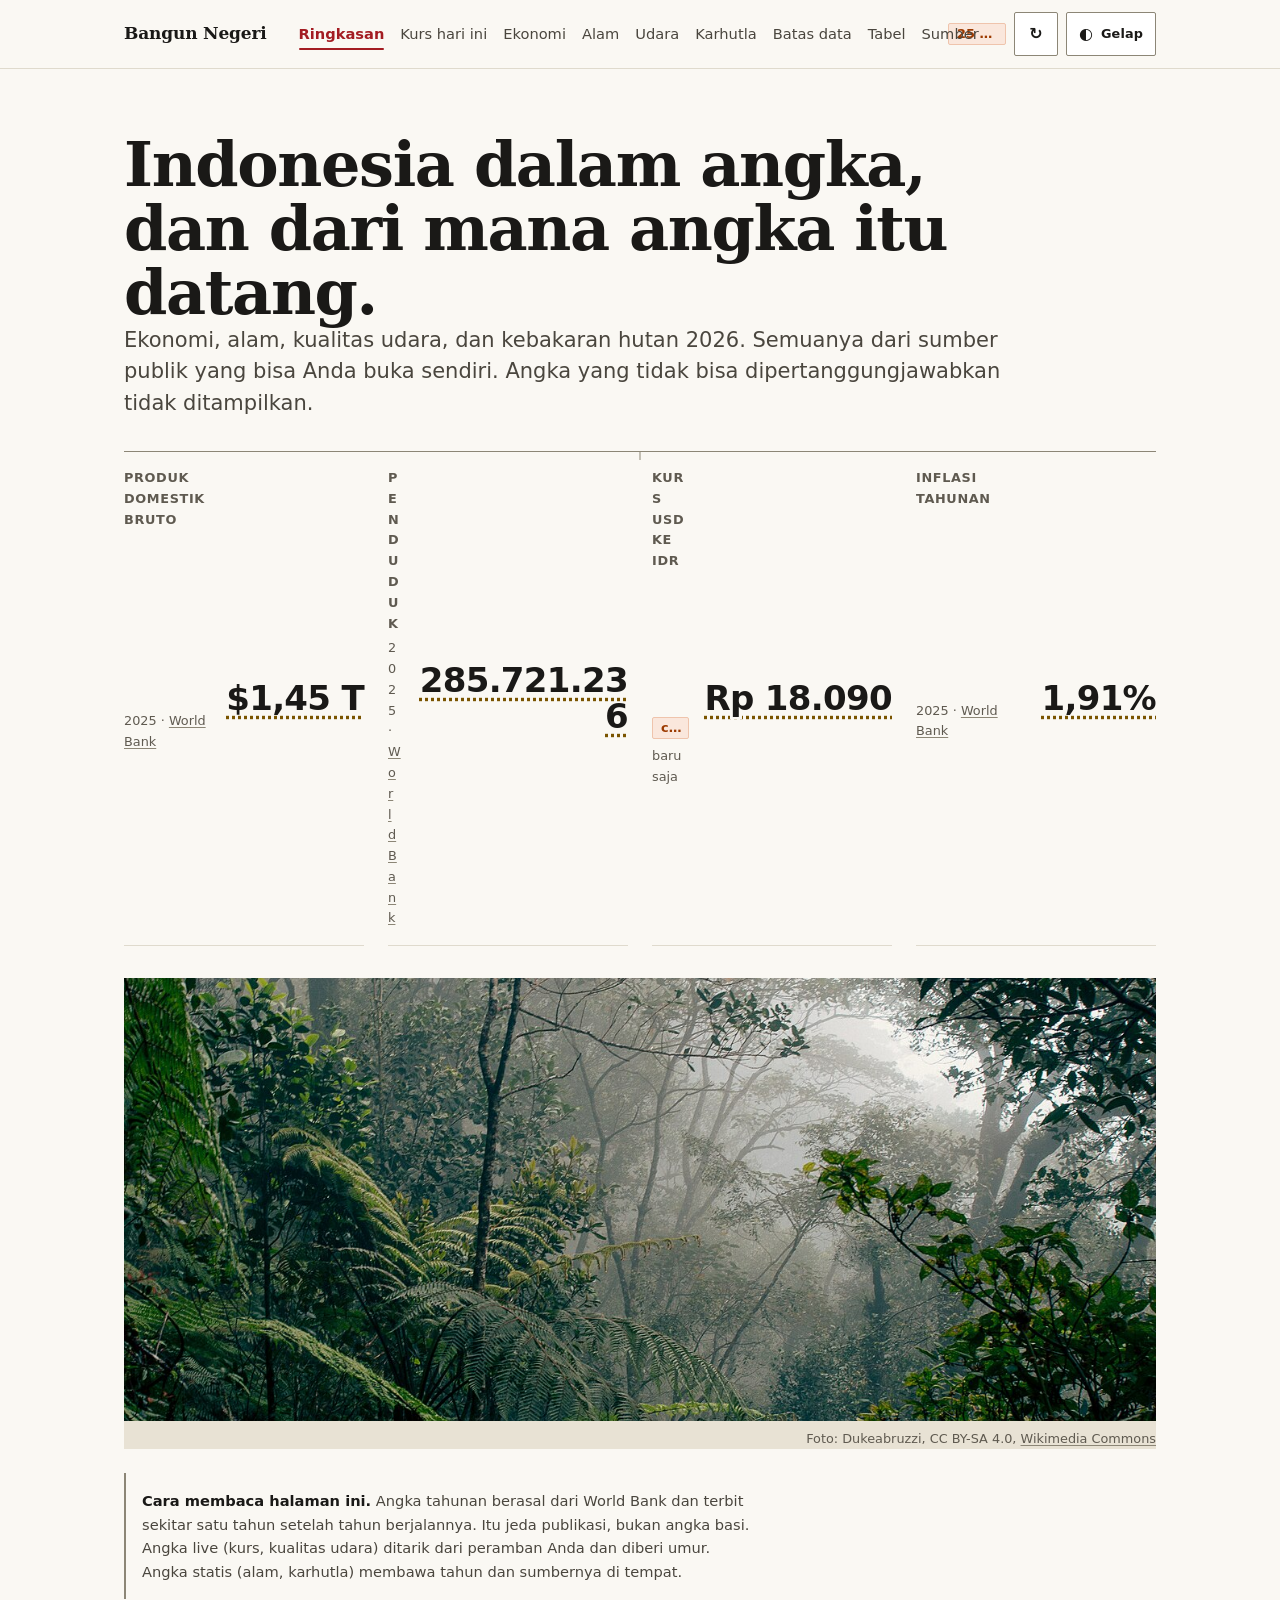
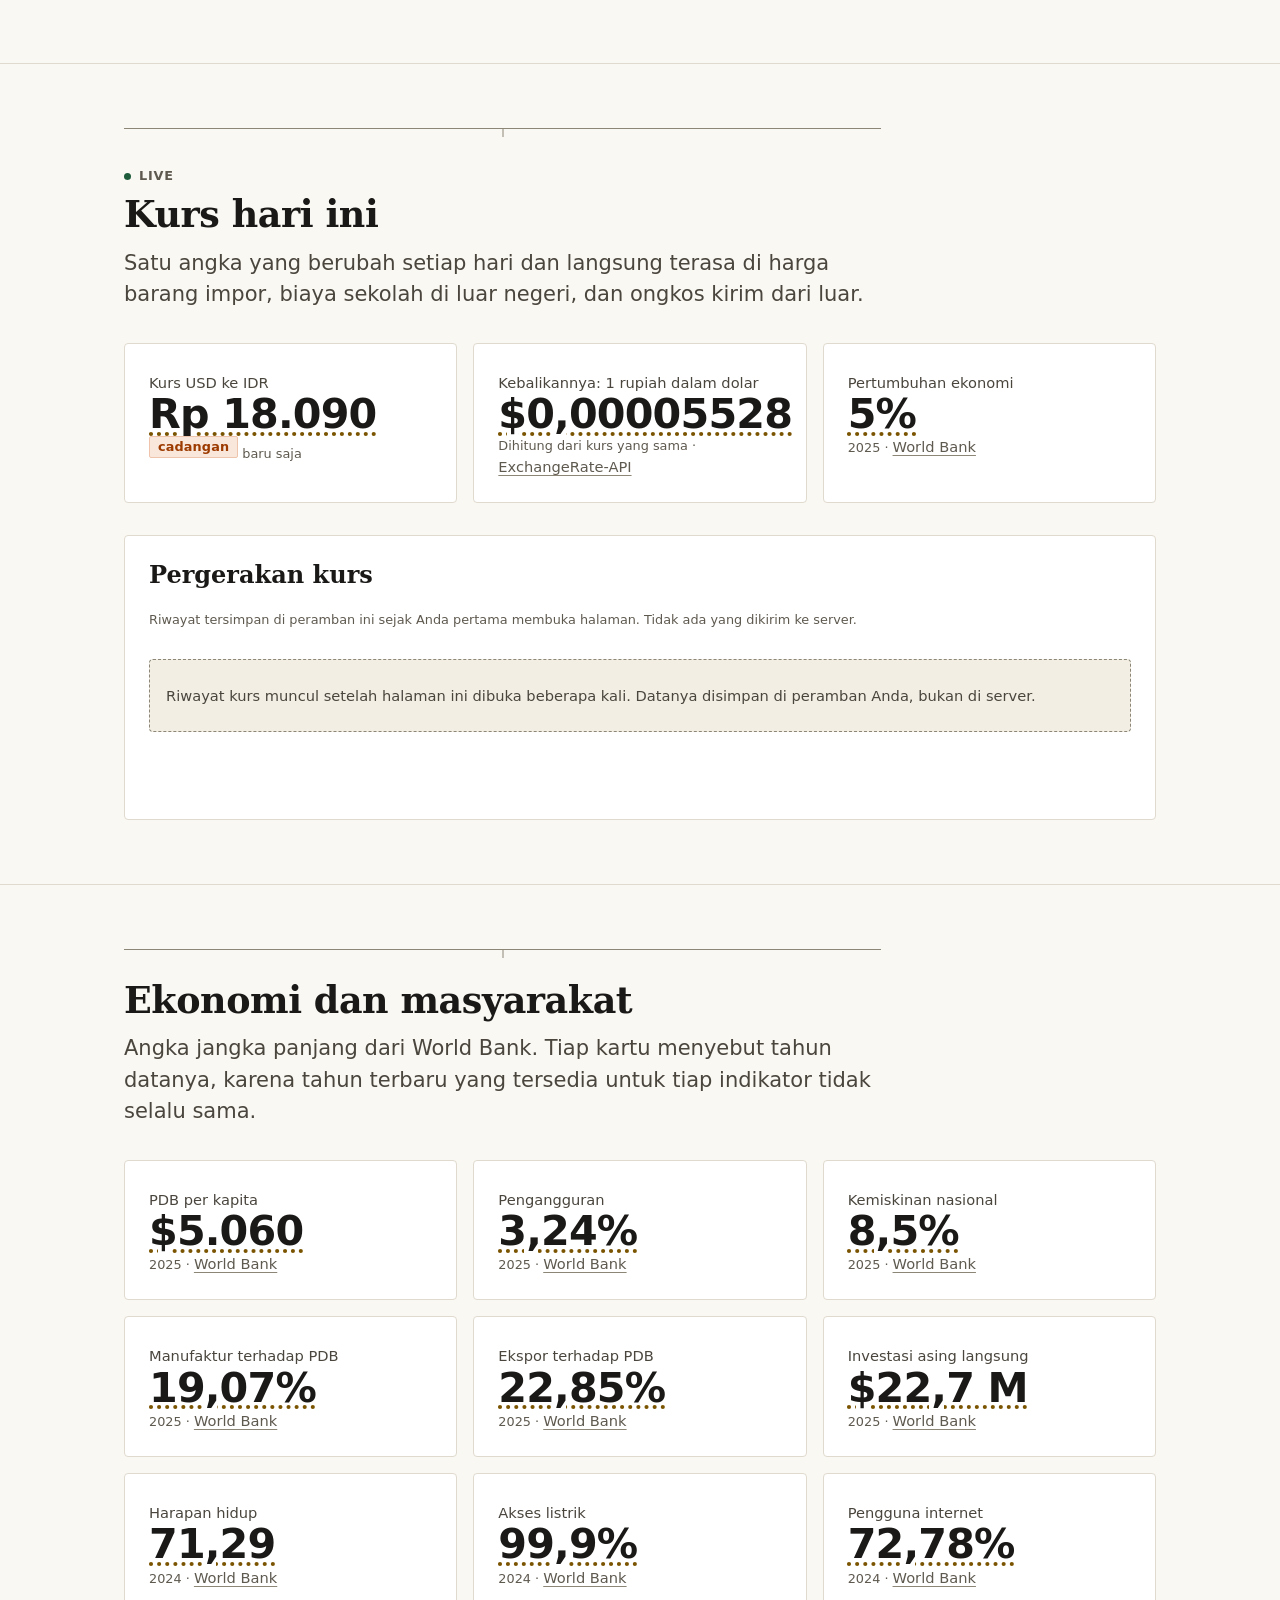
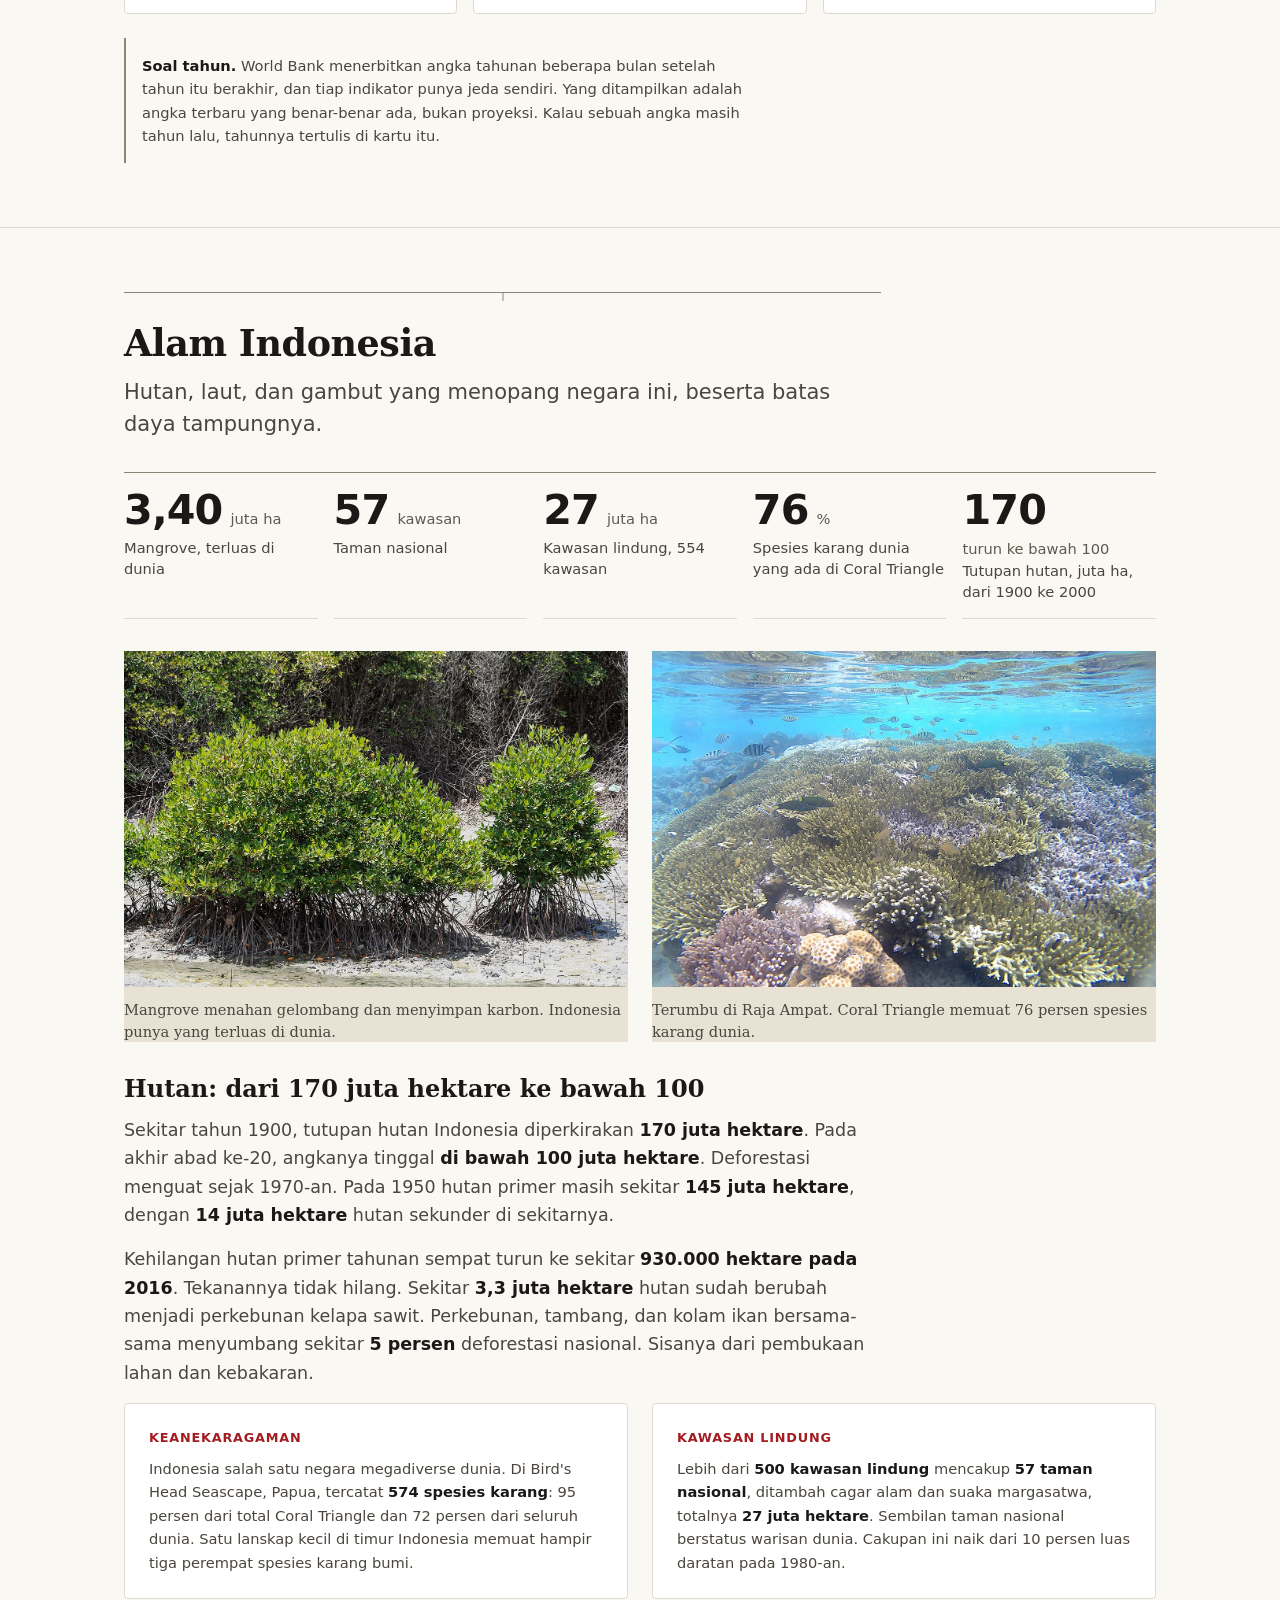
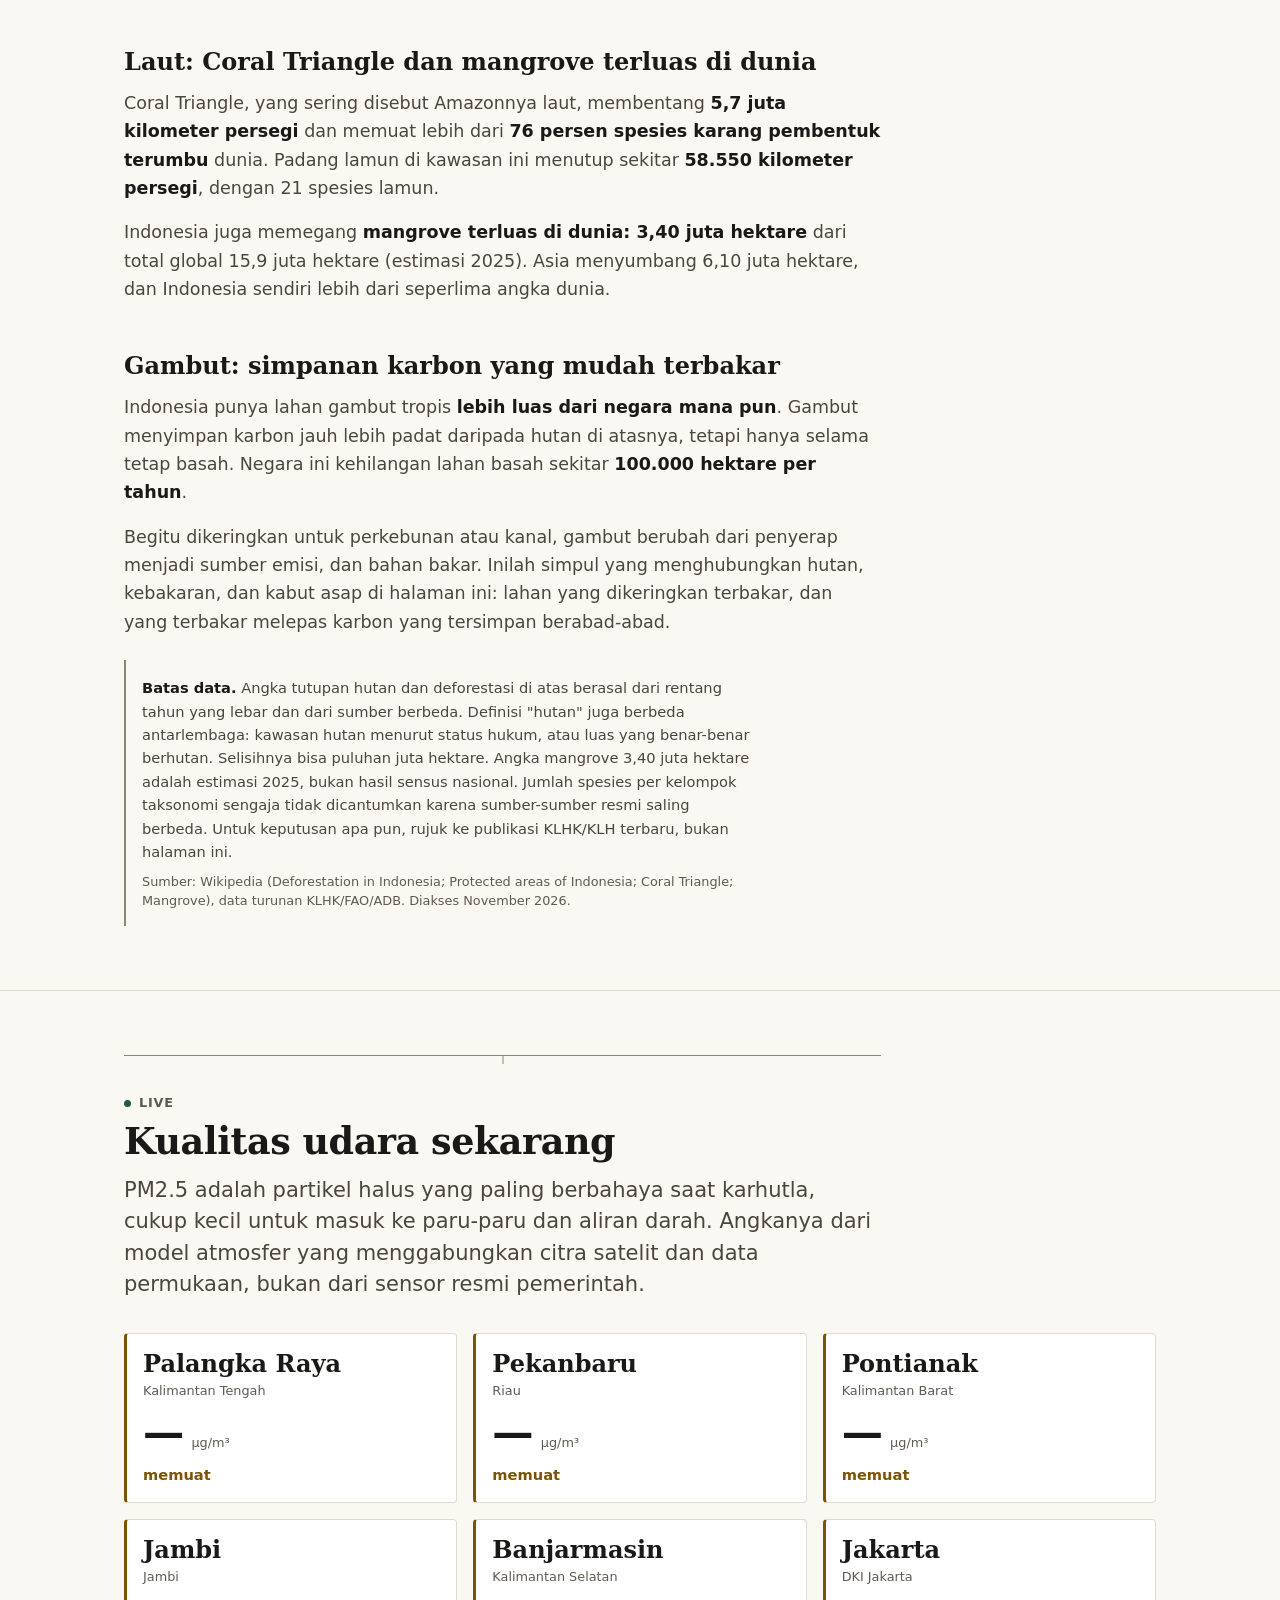
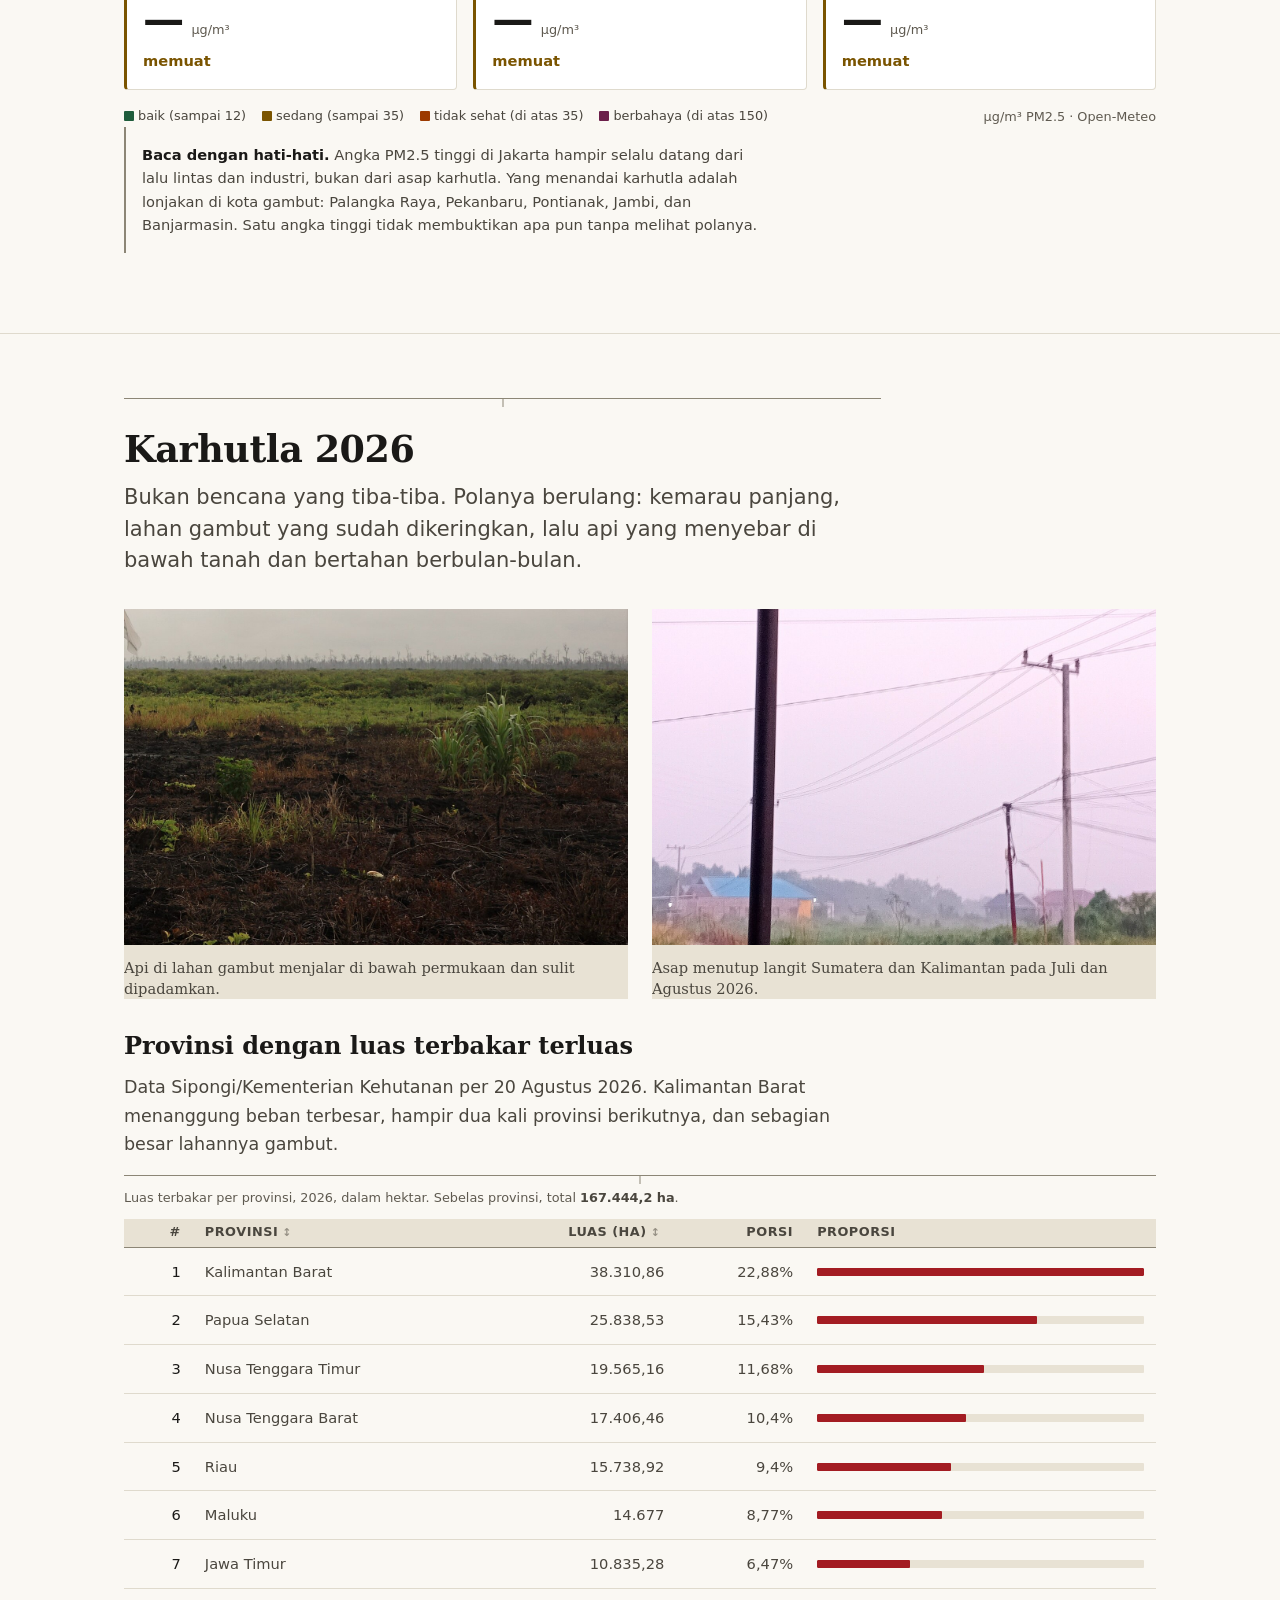
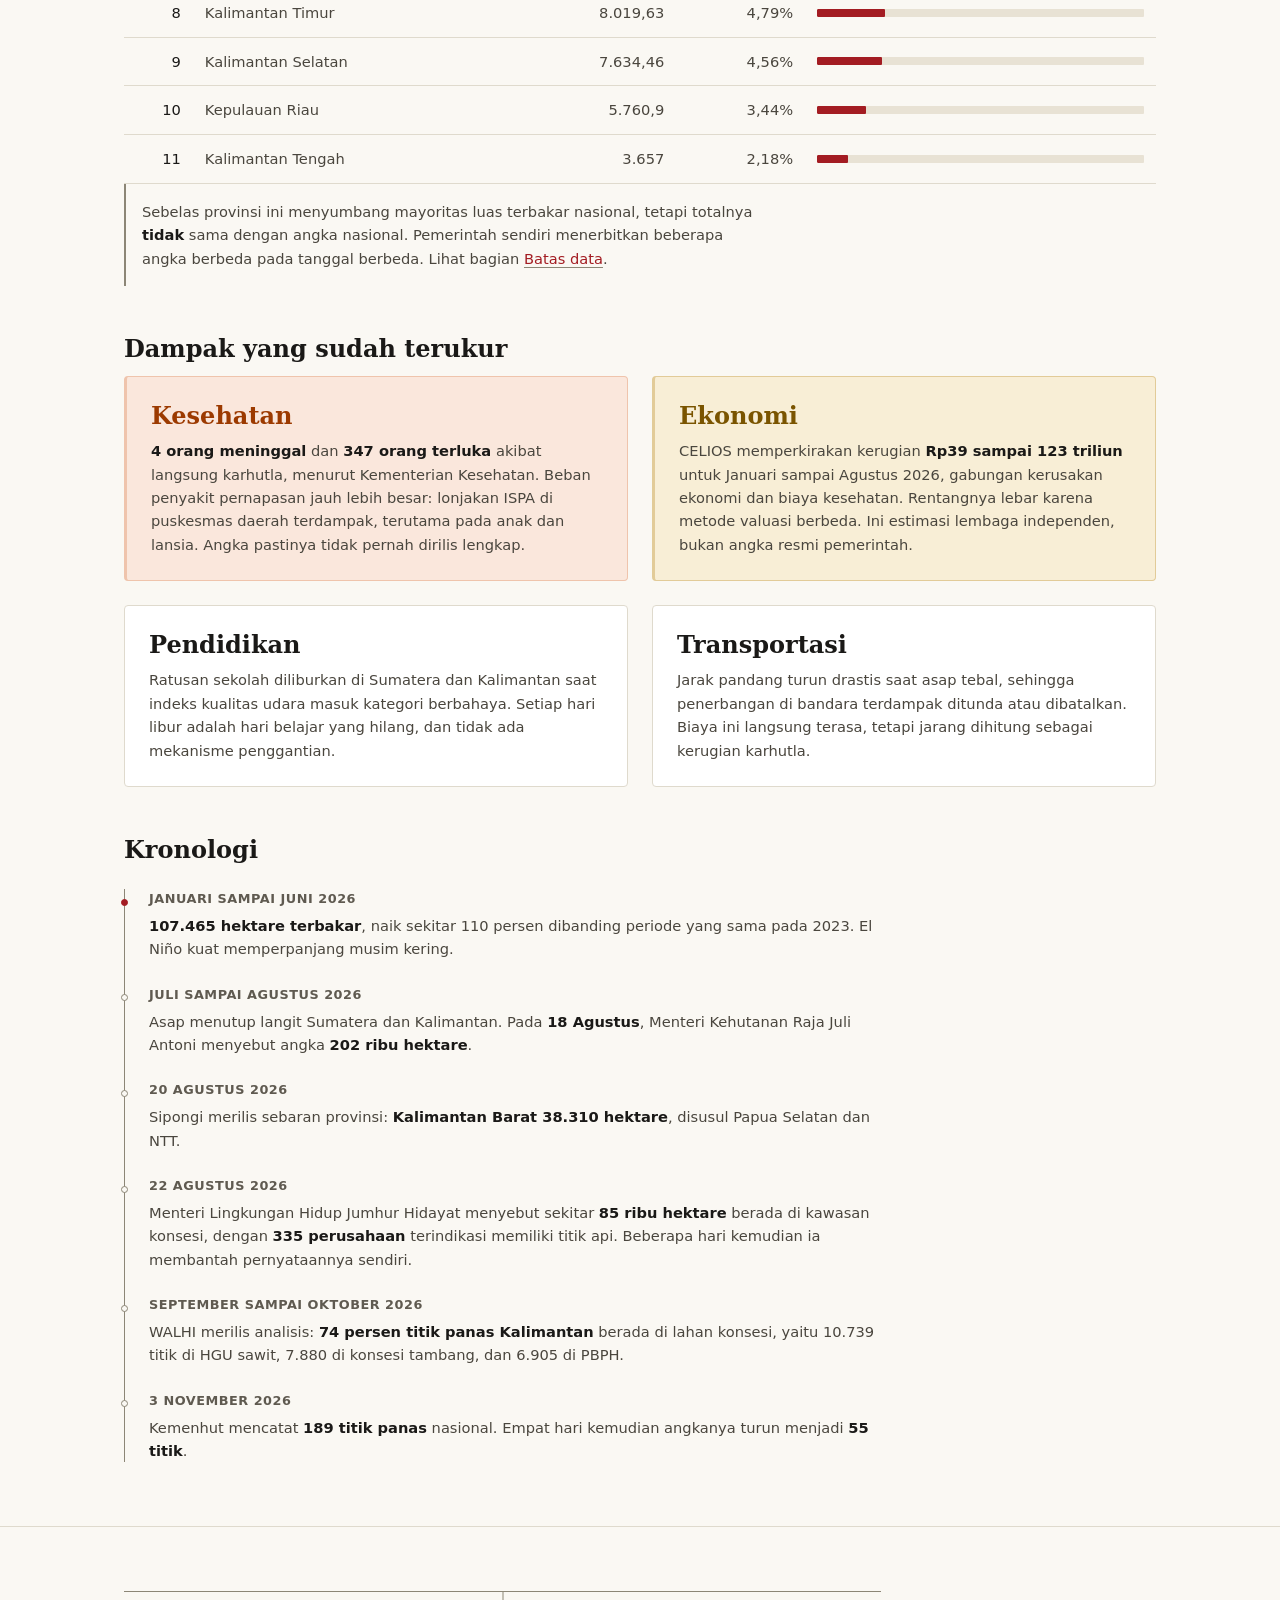
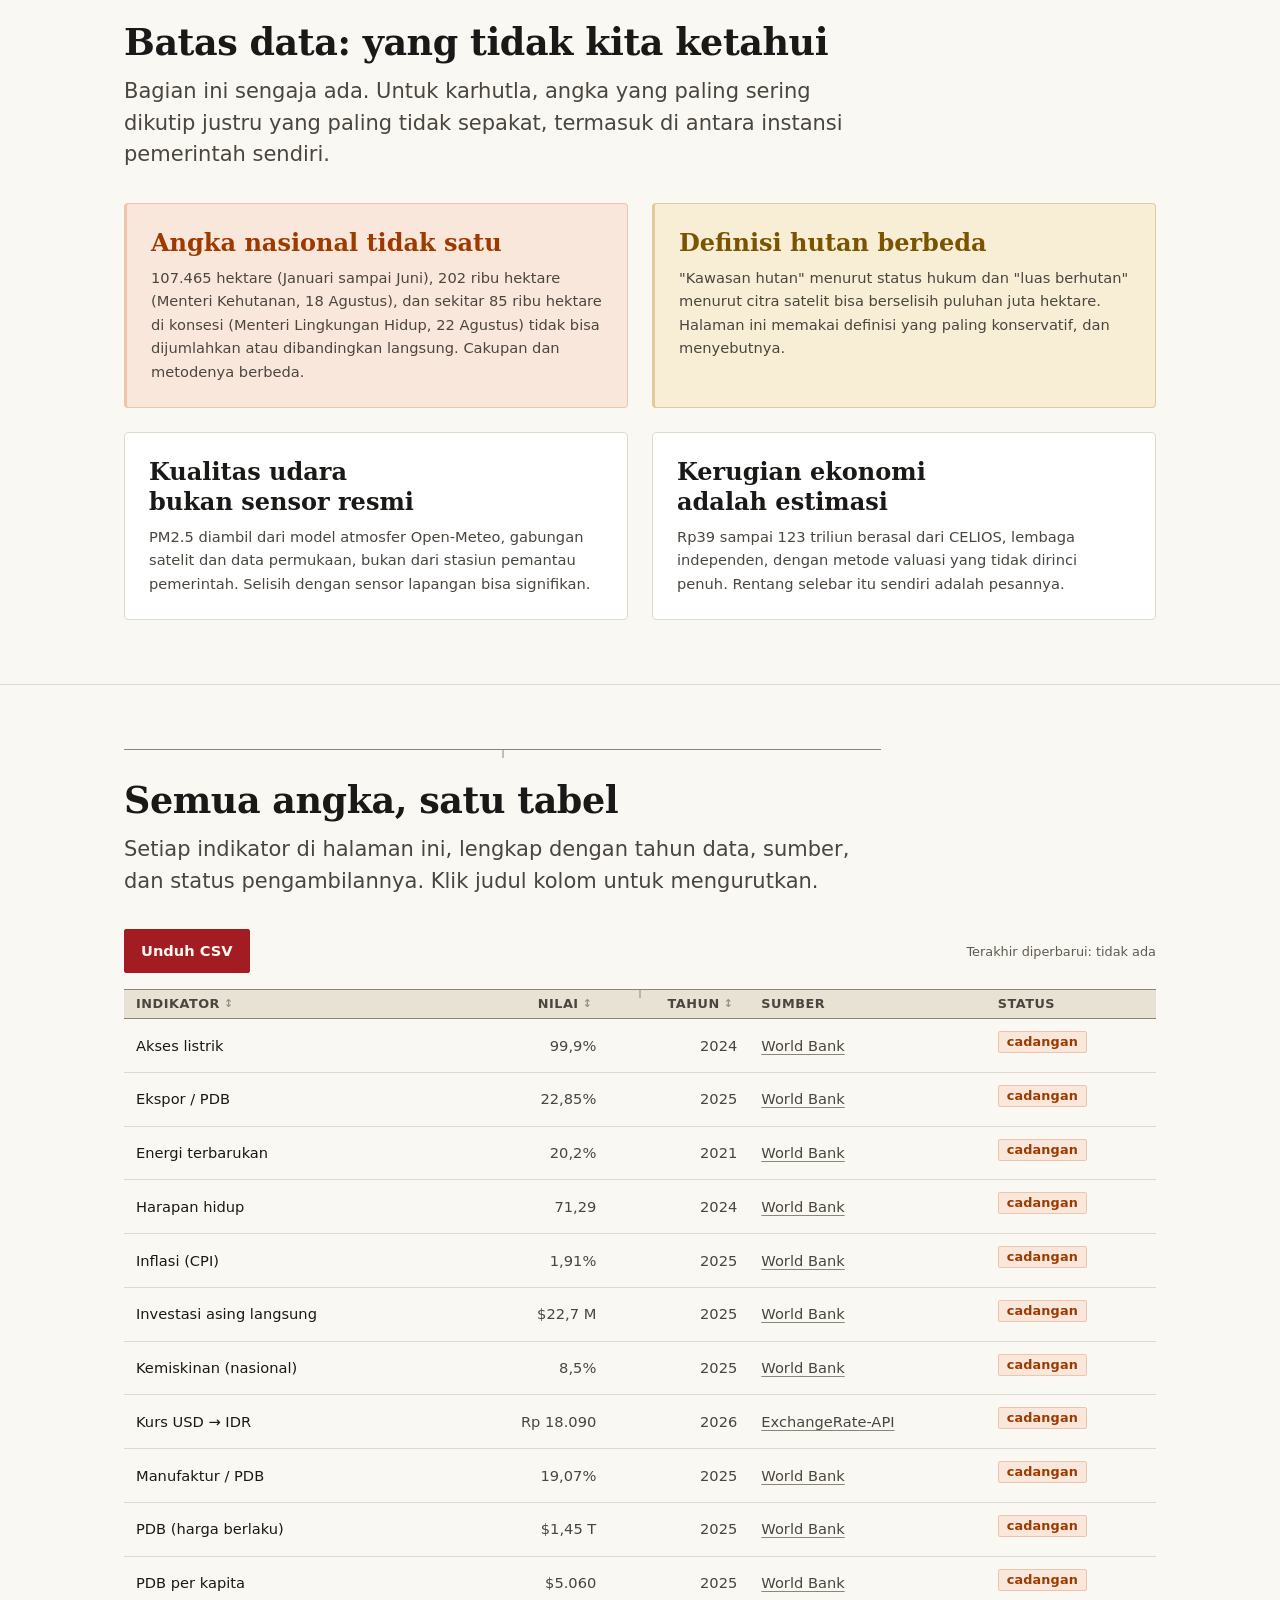
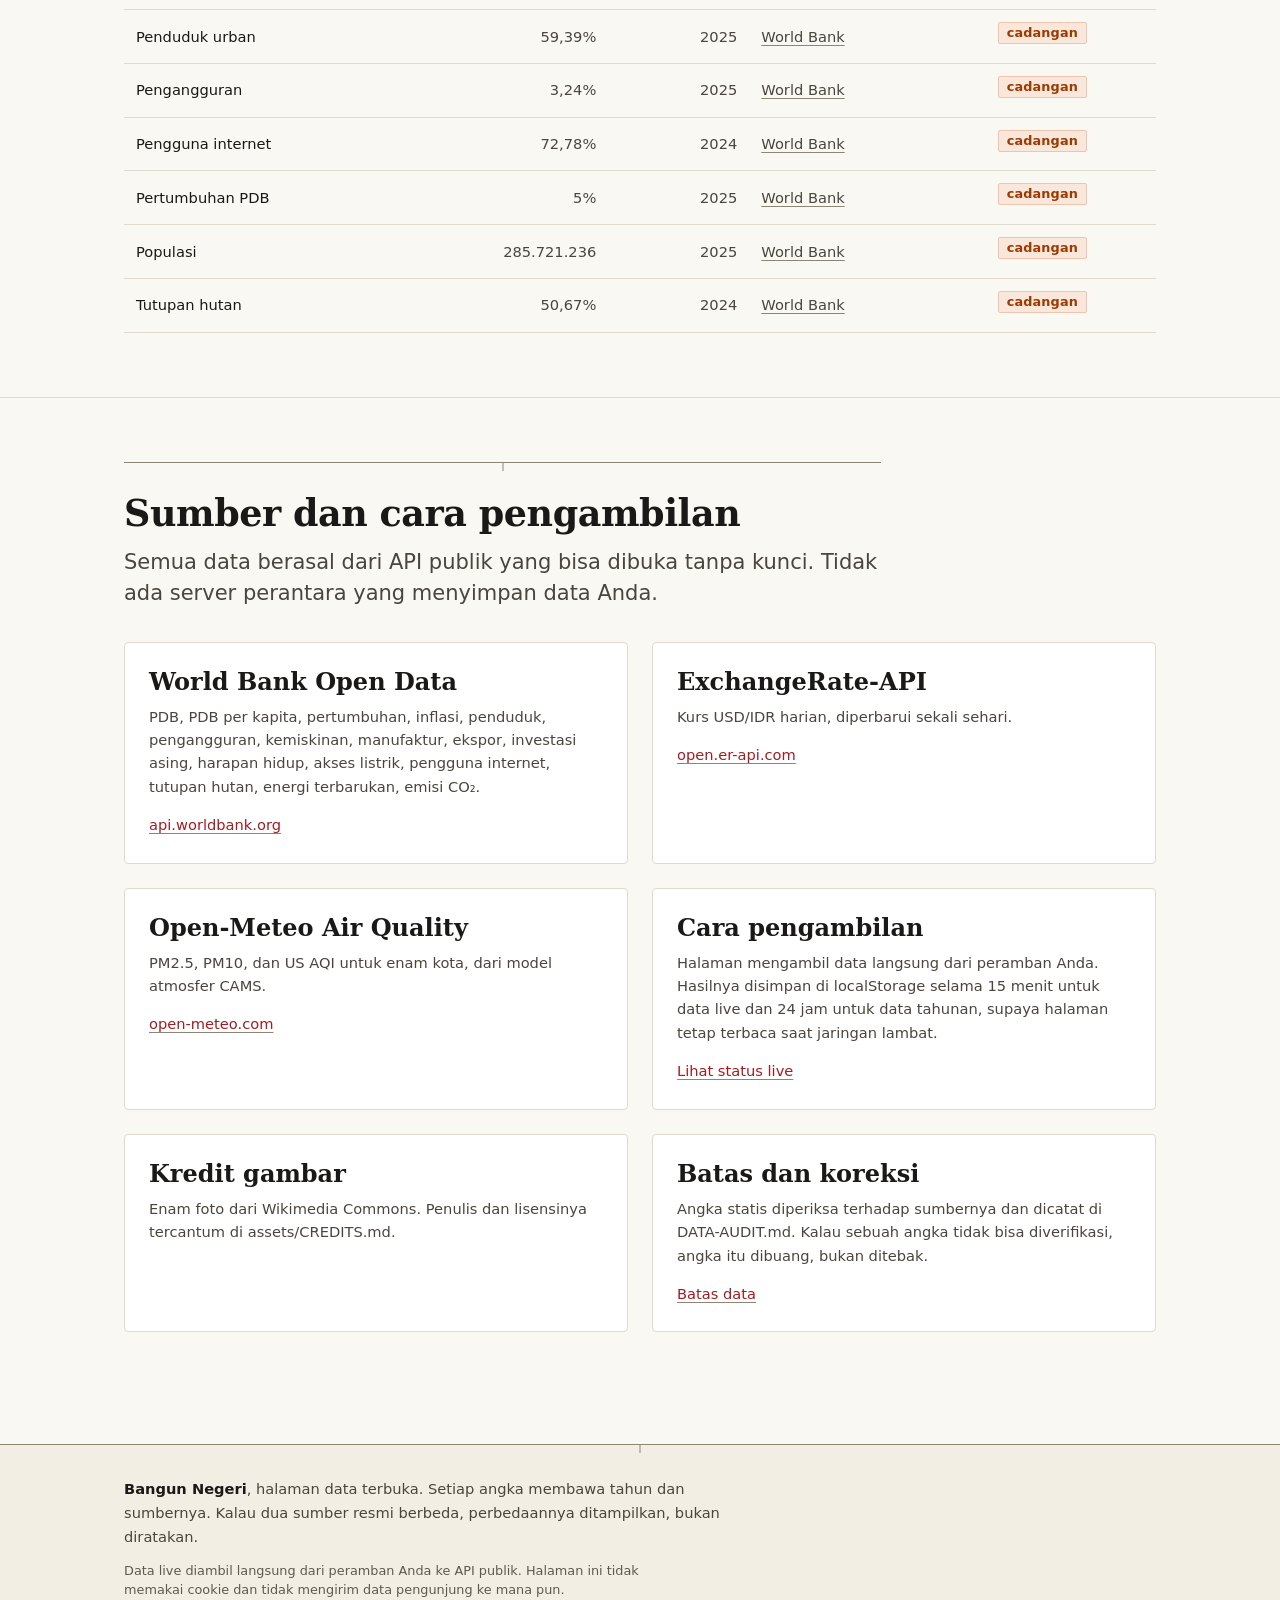
==== commit 4afeeeb6: "Apply wiwi's four Delivery Gate fixes: no em dash in null placeholder, AQ level wording, cache-bust " ====
--- a/v3/index.html
+++ b/v3/index.html
@@ -10,7 +10,7 @@
 <meta property="og:title" content="Bangun Negeri: ekonomi, alam, dan karhutla Indonesia">
 <meta property="og:description" content="Angka ekonomi, alam, dan kebakaran hutan Indonesia, dengan tahun dan sumbernya.">
 <meta property="og:type" content="website">
-<link rel="stylesheet" href="theme.css?v=1">
+<link rel="stylesheet" href="theme.css?v=2">
 <script>
 /* Path-mounted behind `tailscale serve`, which strips the /bangun-negeri prefix:
 the backend cannot tell "/bangun-negeri" from "/bangun-negeri/", so a server-side
@@ -493,8 +493,8 @@
   </div>
 </footer>
 
-<script src="data.js?v=1"></script>
-<script src="app.js?v=1"></script>
-<script src="chart.js?v=1"></script>
+<script src="data.js?v=2"></script>
+<script src="app.js?v=2"></script>
+<script src="chart.js?v=2"></script>
 </body>
 </html>
--- a/v3/theme.css
+++ b/v3/theme.css
@@ -101,7 +101,8 @@
 
   /* type */
   --serif: ui-serif, "Iowan Old Style", "Palatino Linotype", Palatino,
-           Georgia, "Times New Roman", serif;
+           Georgia, "Noto Serif", "DejaVu Serif", "Liberation Serif",
+           "Times New Roman", "Droid Serif", serif;
   --sans:  ui-sans-serif, system-ui, -apple-system, "Segoe UI", Roboto,
            "Helvetica Neue", Arial, sans-serif;
   --mono:  ui-monospace, SFMono-Regular, "SF Mono", Menlo, Consolas, monospace;
@@ -269,7 +270,13 @@
   width: 100%;
   max-width: var(--wrap);
   margin-inline: auto;
-  padding-inline: var(--s4);
+  /* 12px gutters at the narrowest width: at 320px the header row needs those
+     8px more than the page needs a 16px margin */
+  padding-inline: var(--s3);
+}
+
+@media (min-width: 360px) {
+  .wrap { padding-inline: var(--s4); }
 }
 
 main { display: block; }
@@ -379,7 +386,7 @@
 header.site > .wrap {
   display: flex;
   align-items: center;
-  gap: var(--s3);
+  gap: var(--s1) var(--s2);
   min-height: var(--nav-h);
   flex-wrap: wrap;
   padding-block: var(--s2);
@@ -392,7 +399,7 @@
   min-height: 44px;
   padding-block: var(--s2);
   font-family: var(--serif);
-  font-size: 1rem;
+  font-size: 0.9375rem;
   font-weight: 600;
   letter-spacing: -0.01em;
   color: var(--ink);
@@ -413,22 +420,28 @@
   order: 3;
   flex: 1 1 100%;
   display: flex;
-  gap: var(--s1);
+  flex-wrap: nowrap;
+  gap: 0 var(--s1);
   min-width: 0;
   overflow-x: auto;
   scrollbar-width: none;
   -webkit-overflow-scrolling: touch;
+  overscroll-behavior-x: contain;
   border-top: 1px solid var(--line);
-  padding-top: var(--s2);
+  padding-top: var(--s1);
+  /* the last visible link fades, so the strip announces that it continues */
+  -webkit-mask-image: linear-gradient(to right, #000 calc(100% - 24px), transparent);
+  mask-image: linear-gradient(to right, #000 calc(100% - 24px), transparent);
 }
 nav.tabs::-webkit-scrollbar { display: none; }
 
 nav.tabs a {
   position: relative;
+  flex: 0 0 auto;
   display: inline-flex;
   align-items: center;
   min-height: 44px;
-  padding: 0 var(--s3);
+  padding: 0 var(--s2);
   font-size: var(--t-sm);
   font-weight: 500;
   color: var(--ink-2);
@@ -457,12 +470,16 @@
   align-items: center;
   gap: var(--s2);
   margin-left: auto;
+  flex: 0 0 auto;
+  min-width: 0;
+}
+/* the status chip is a flex item here, so it may shrink and ellipsis rather
+   than push a 320px header wider than the screen */
+.tools .chip {
   flex: 0 1 auto;
   min-width: 0;
-}
-/* the status chip is a flex item here, so it may shrink and ellipsis rather
-   than push a 320px header wider than the screen */
-.tools .chip { flex: 0 1 auto; min-width: 0; }
+  max-width: 6.5ch;
+}
 
 /* status chip: a real state, in words */
 .chip {
@@ -557,7 +574,6 @@
   color: var(--ink);
   max-width: 22ch;
 }
-.hero h1 br { display: none; }
 
 .hero .sub {
   margin-top: var(--s4);
@@ -929,8 +945,10 @@
   align-items: center;
   gap: var(--s1);
   min-height: 44px;
+  min-width: 44px;
   margin-block: calc(var(--s2) * -1);
-  padding: 0;
+  padding: 0 var(--s1) 0 0;
+  white-space: nowrap;
   font: inherit;
   font-size: inherit;
   font-weight: inherit;
@@ -1173,7 +1191,6 @@
   section.sec { padding-block: var(--s8); }
 
   .hero { padding-top: var(--s7); }
-  .hero h1 br { display: inline; }
 
   .grid2 { grid-template-columns: repeat(2, minmax(0, 1fr)); }
   .grid3 { grid-template-columns: repeat(2, minmax(0, 1fr)); }
@@ -1224,10 +1241,13 @@
   nav.tabs {
     order: 0;
     flex: 1 1 auto;
-    overflow: visible;
+    flex-wrap: nowrap;
     border-top: 0;
     padding-top: 0;
-    gap: var(--s1);
+    gap: 0;
+    overflow: visible;
+    -webkit-mask-image: none;
+    mask-image: none;
   }
   nav.tabs a { padding: 0 var(--s2); }
   nav.tabs a.active::after { inset-inline: var(--s2); bottom: 6px; }
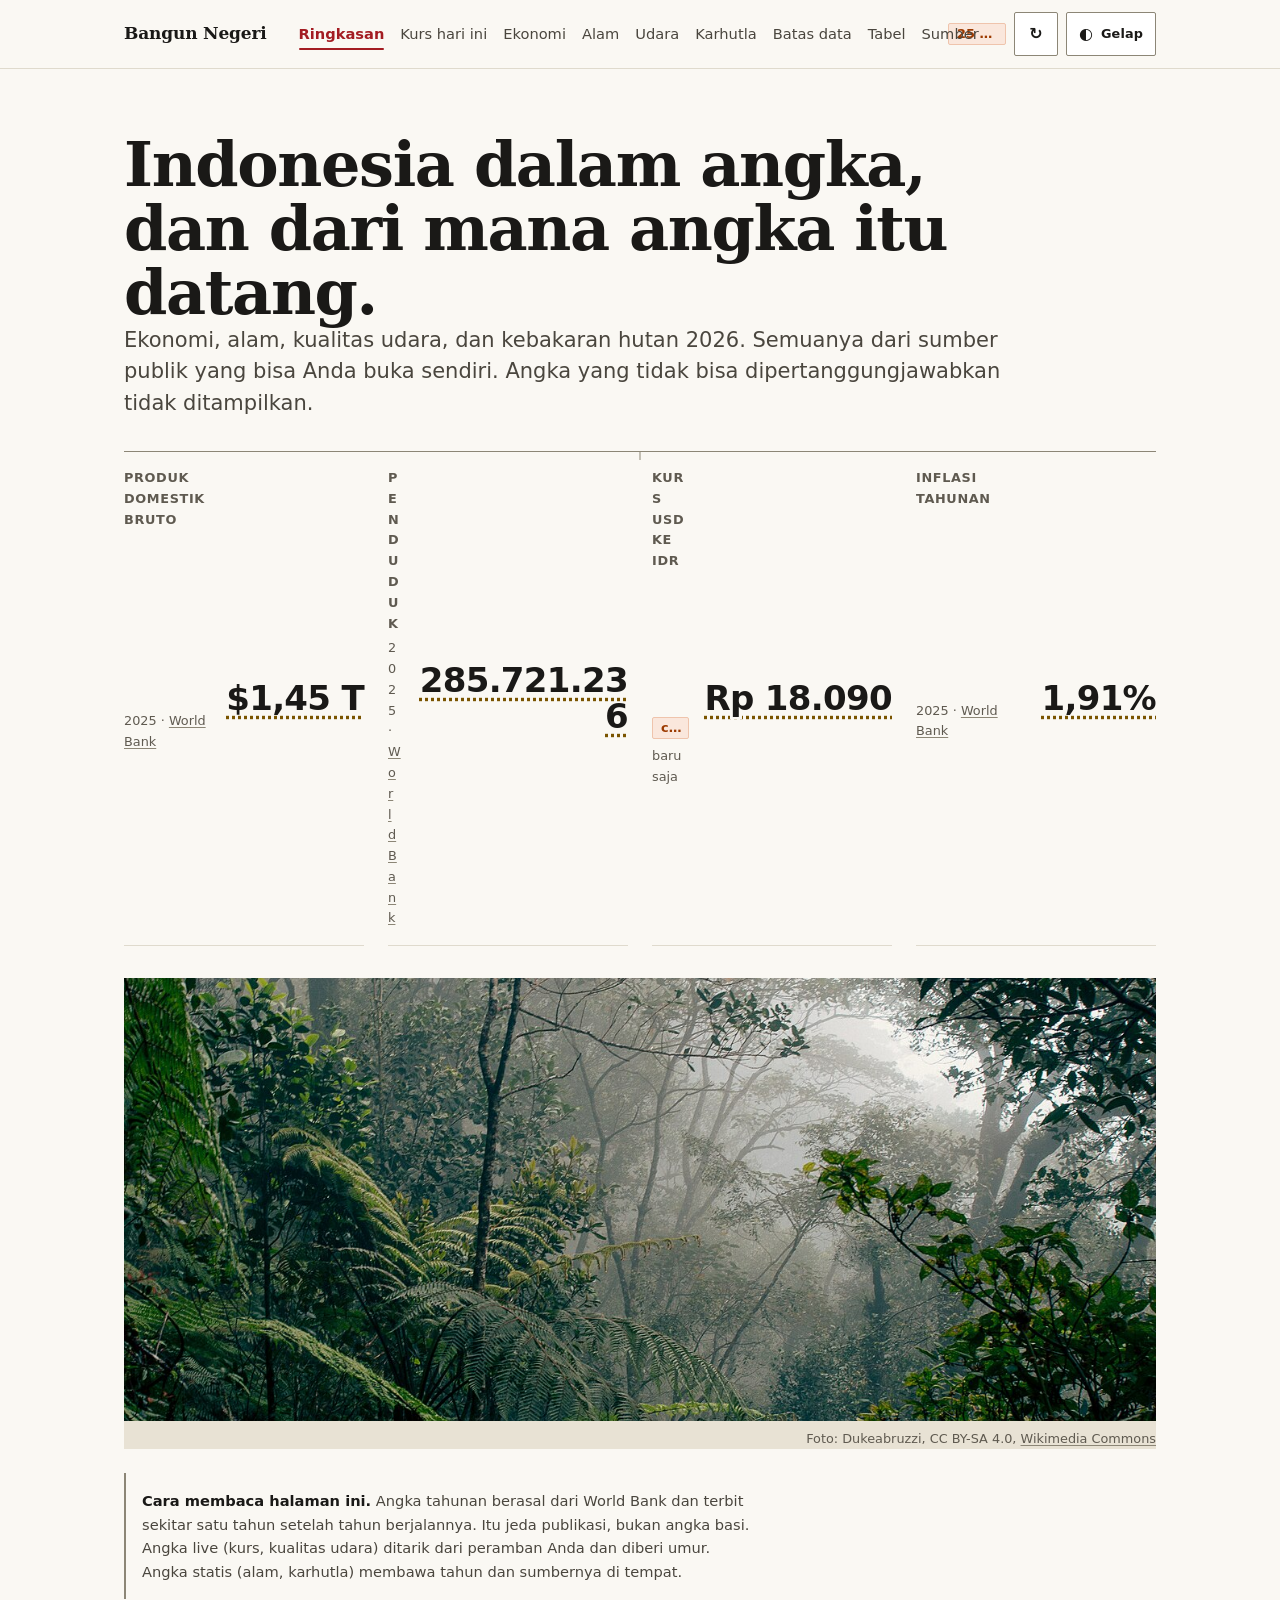
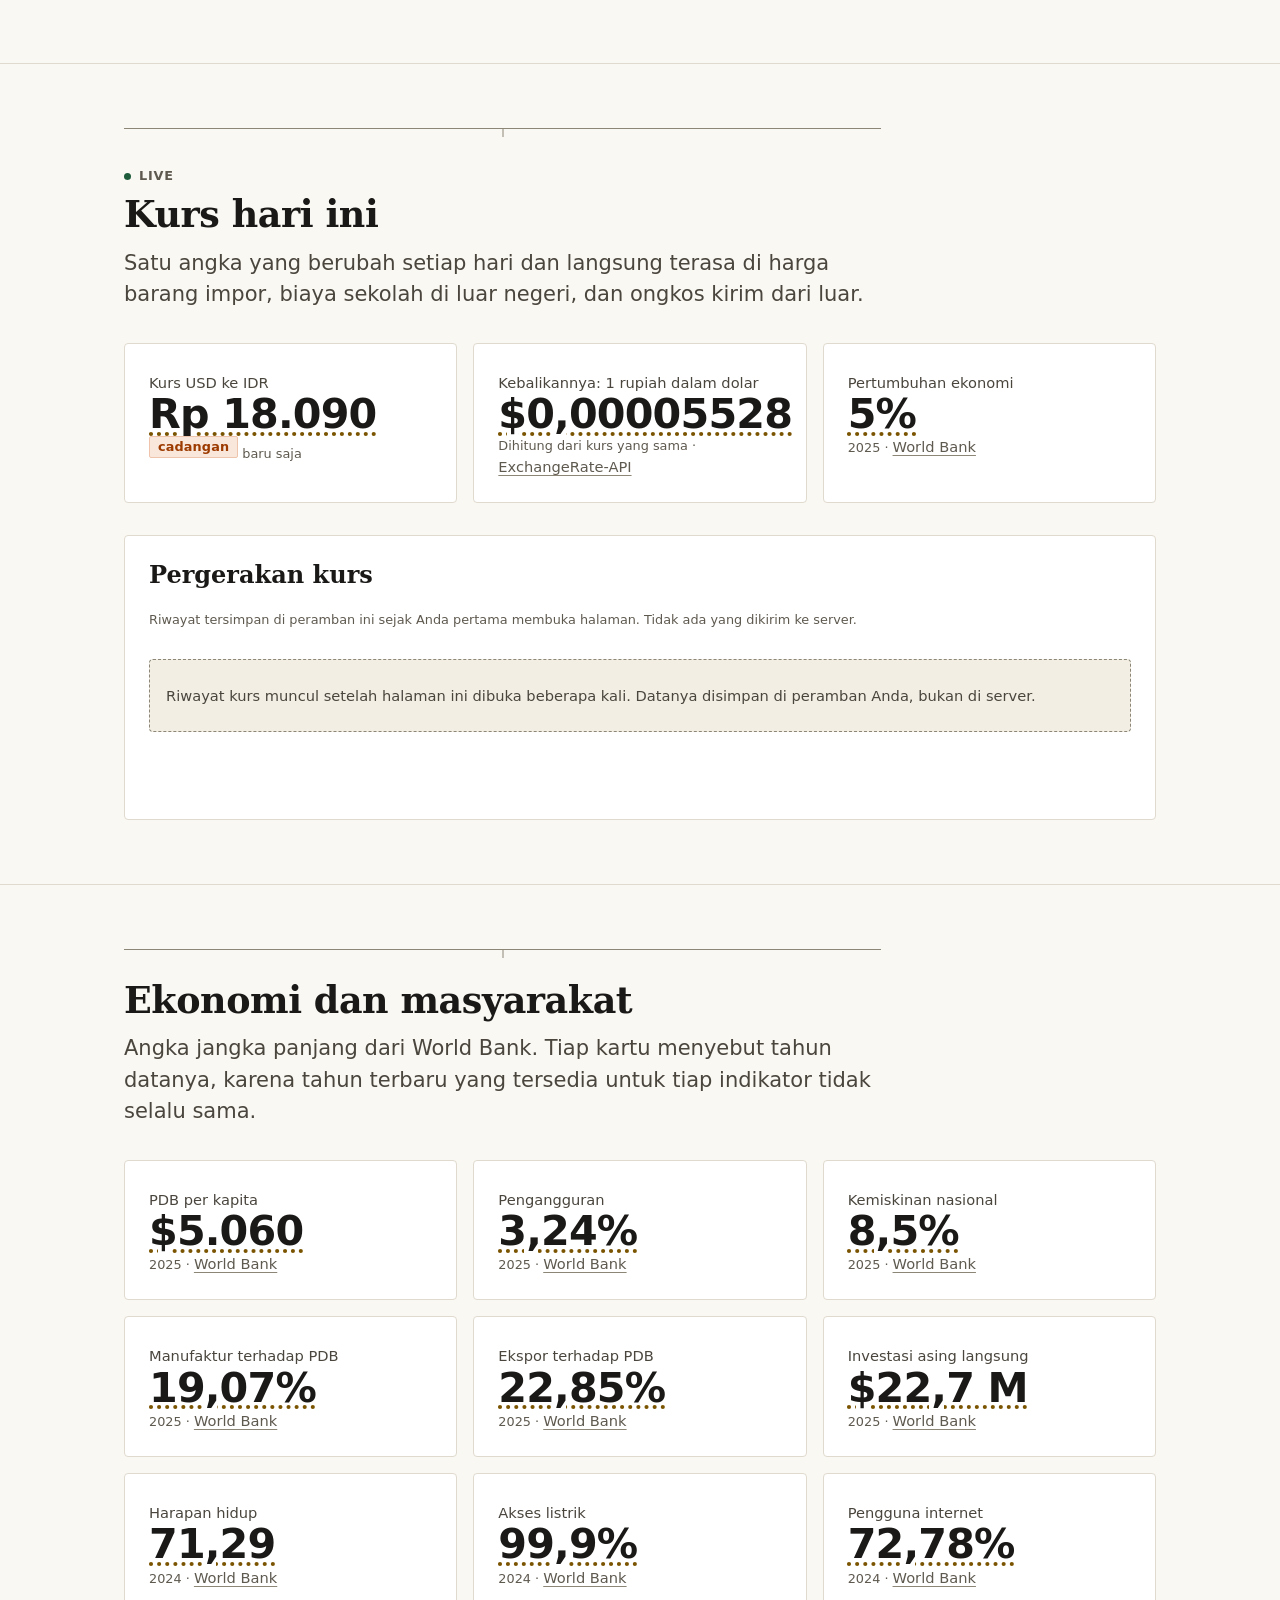
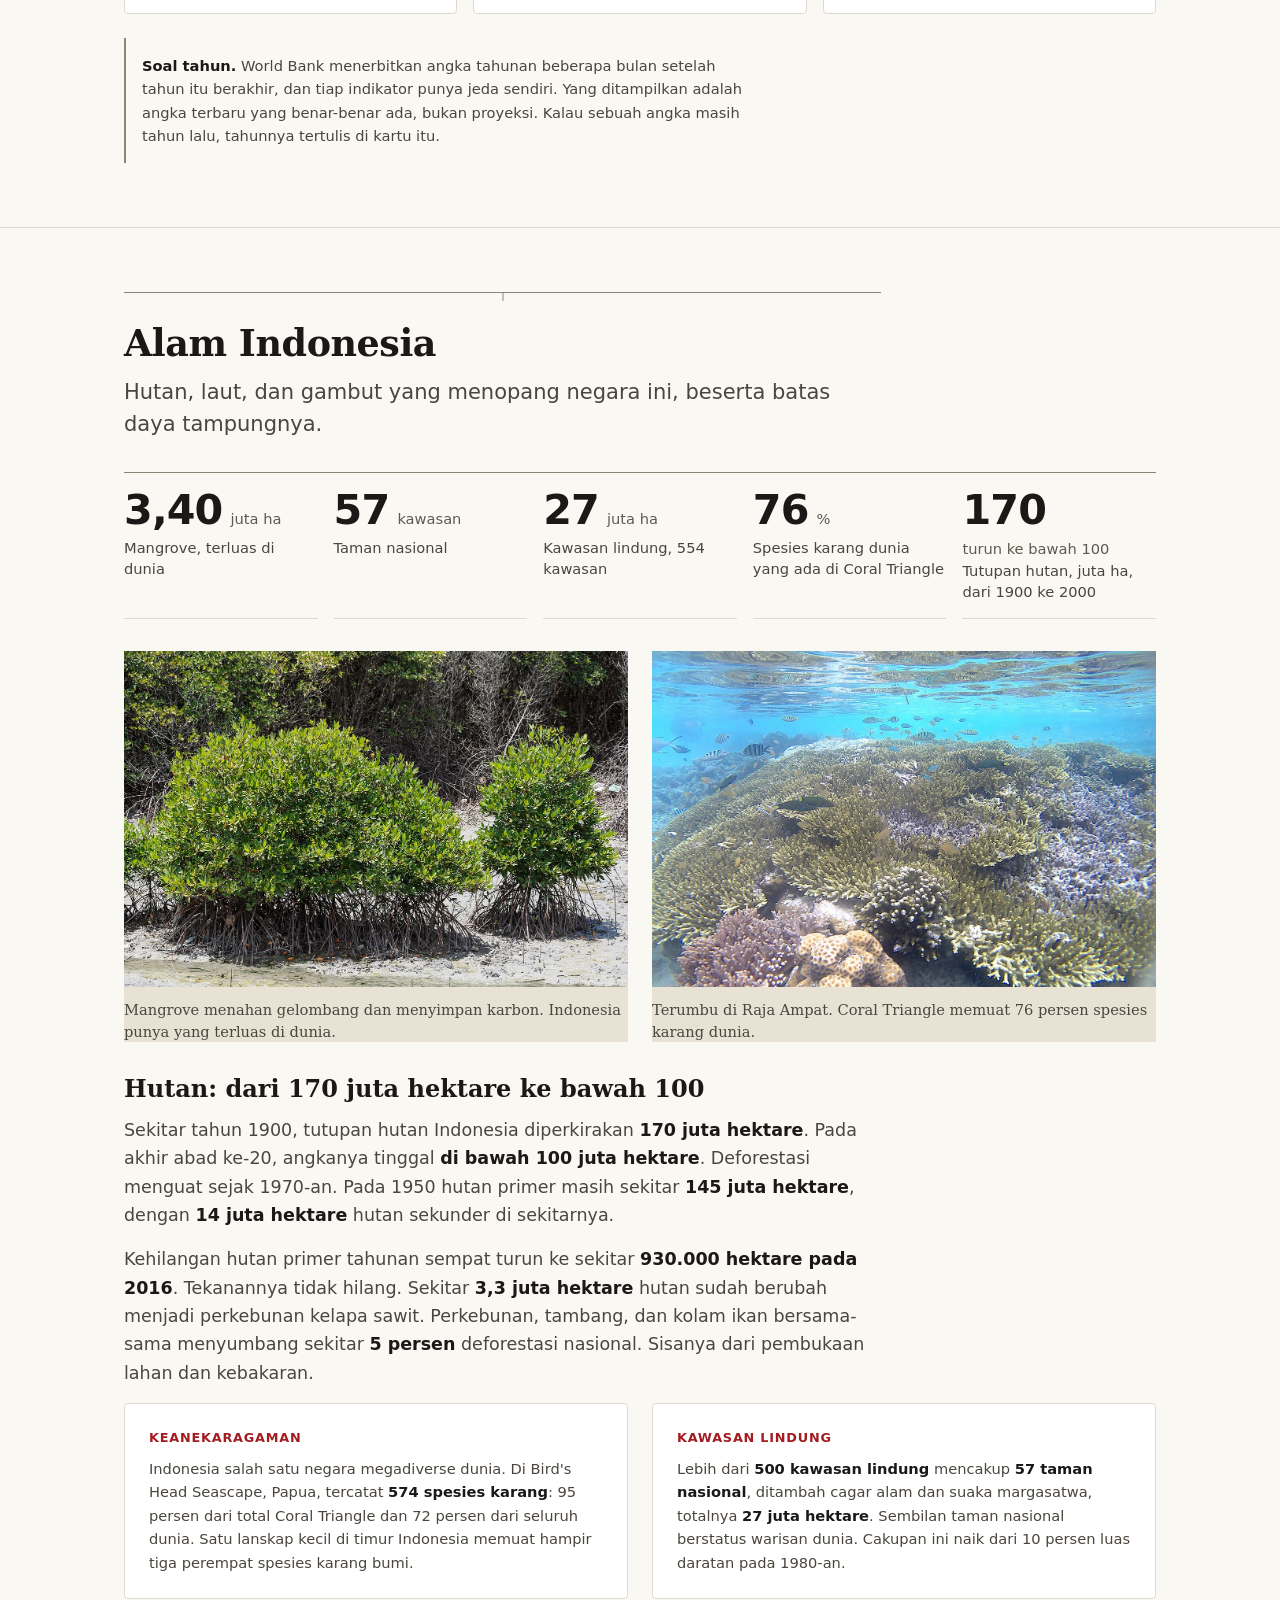
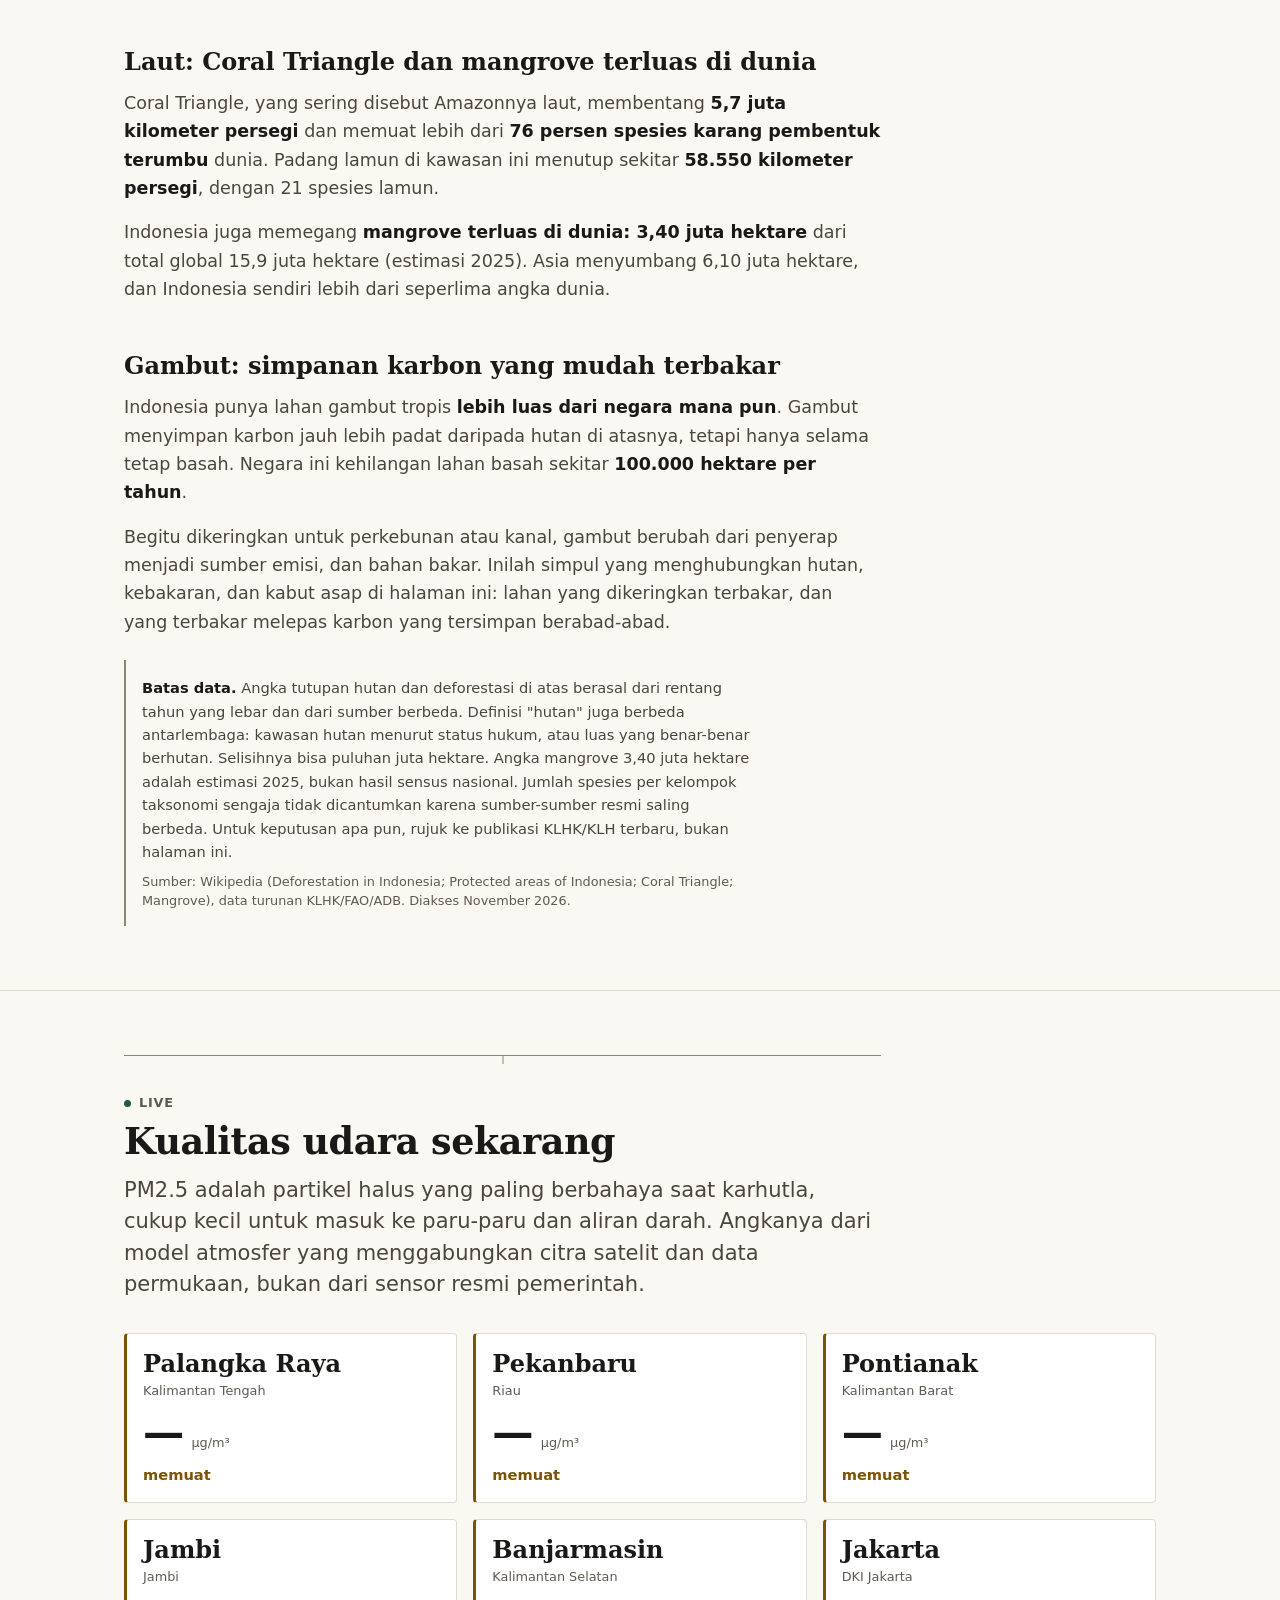
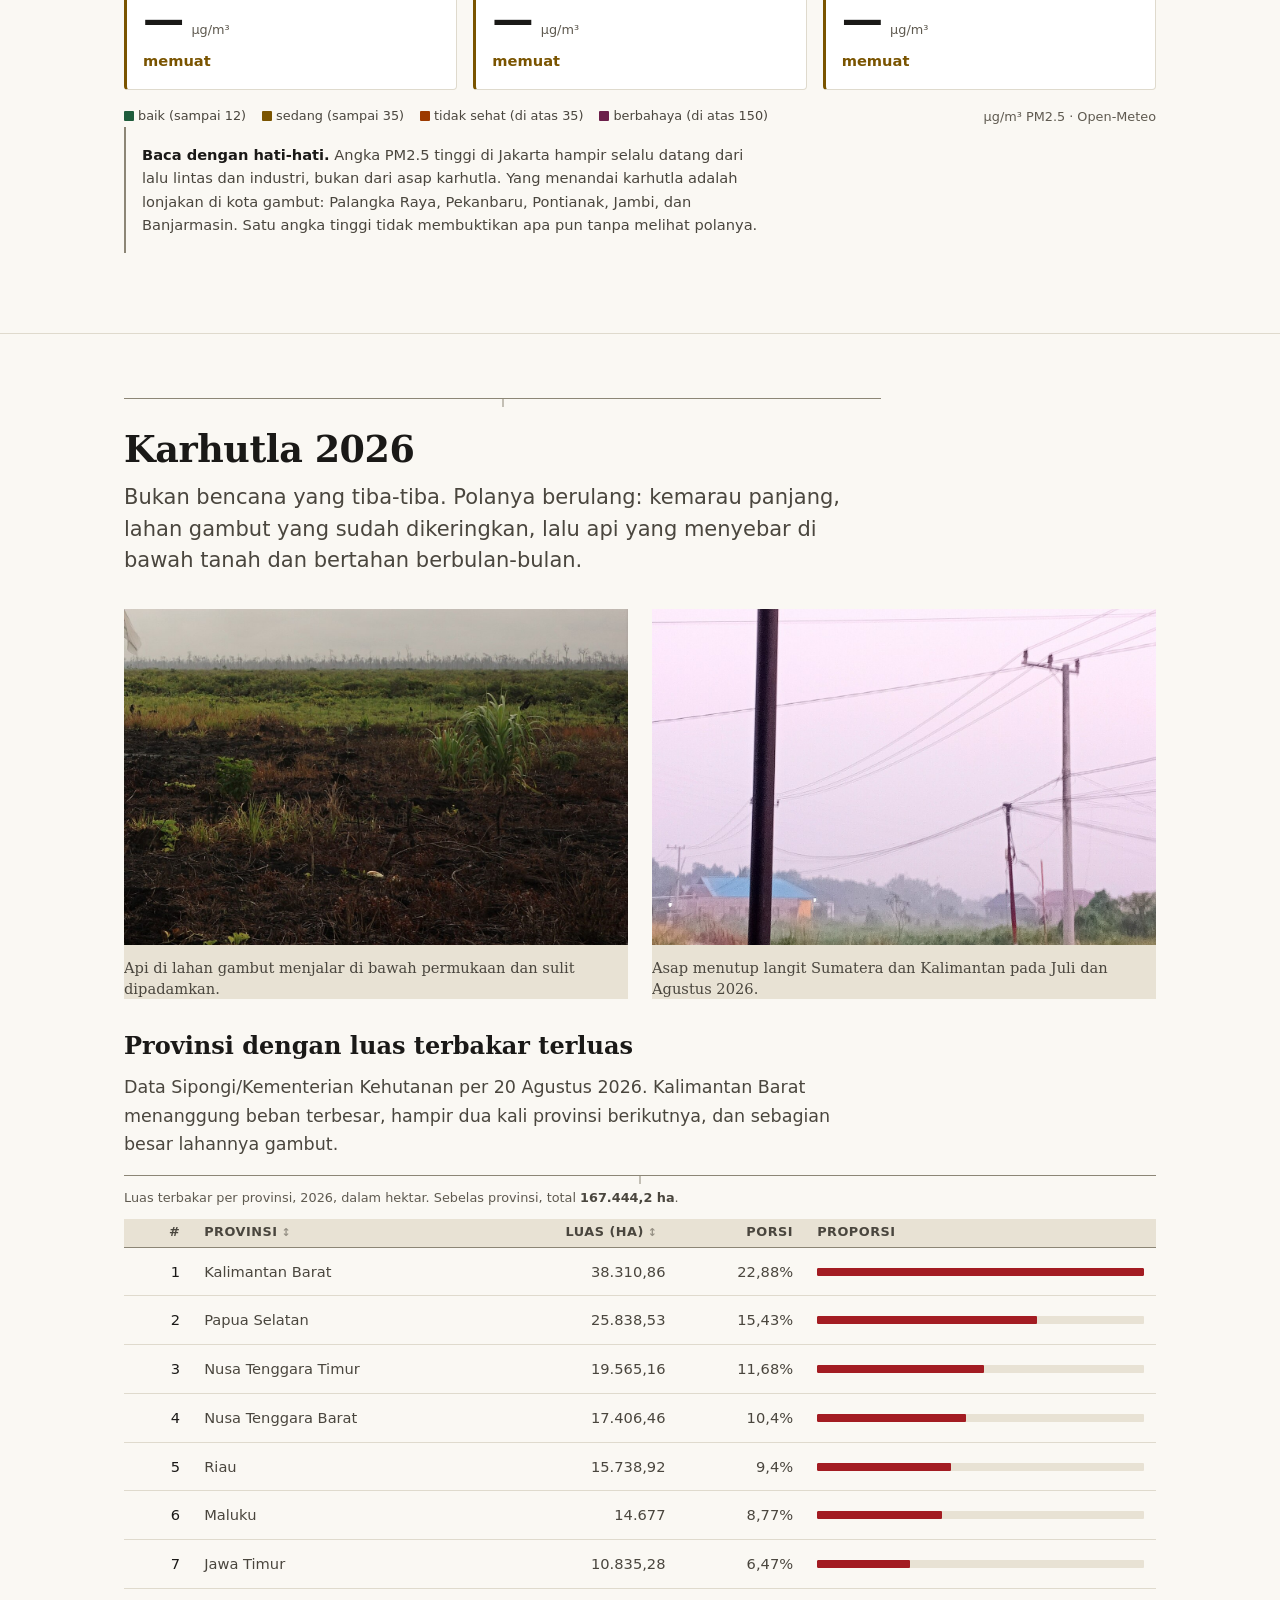
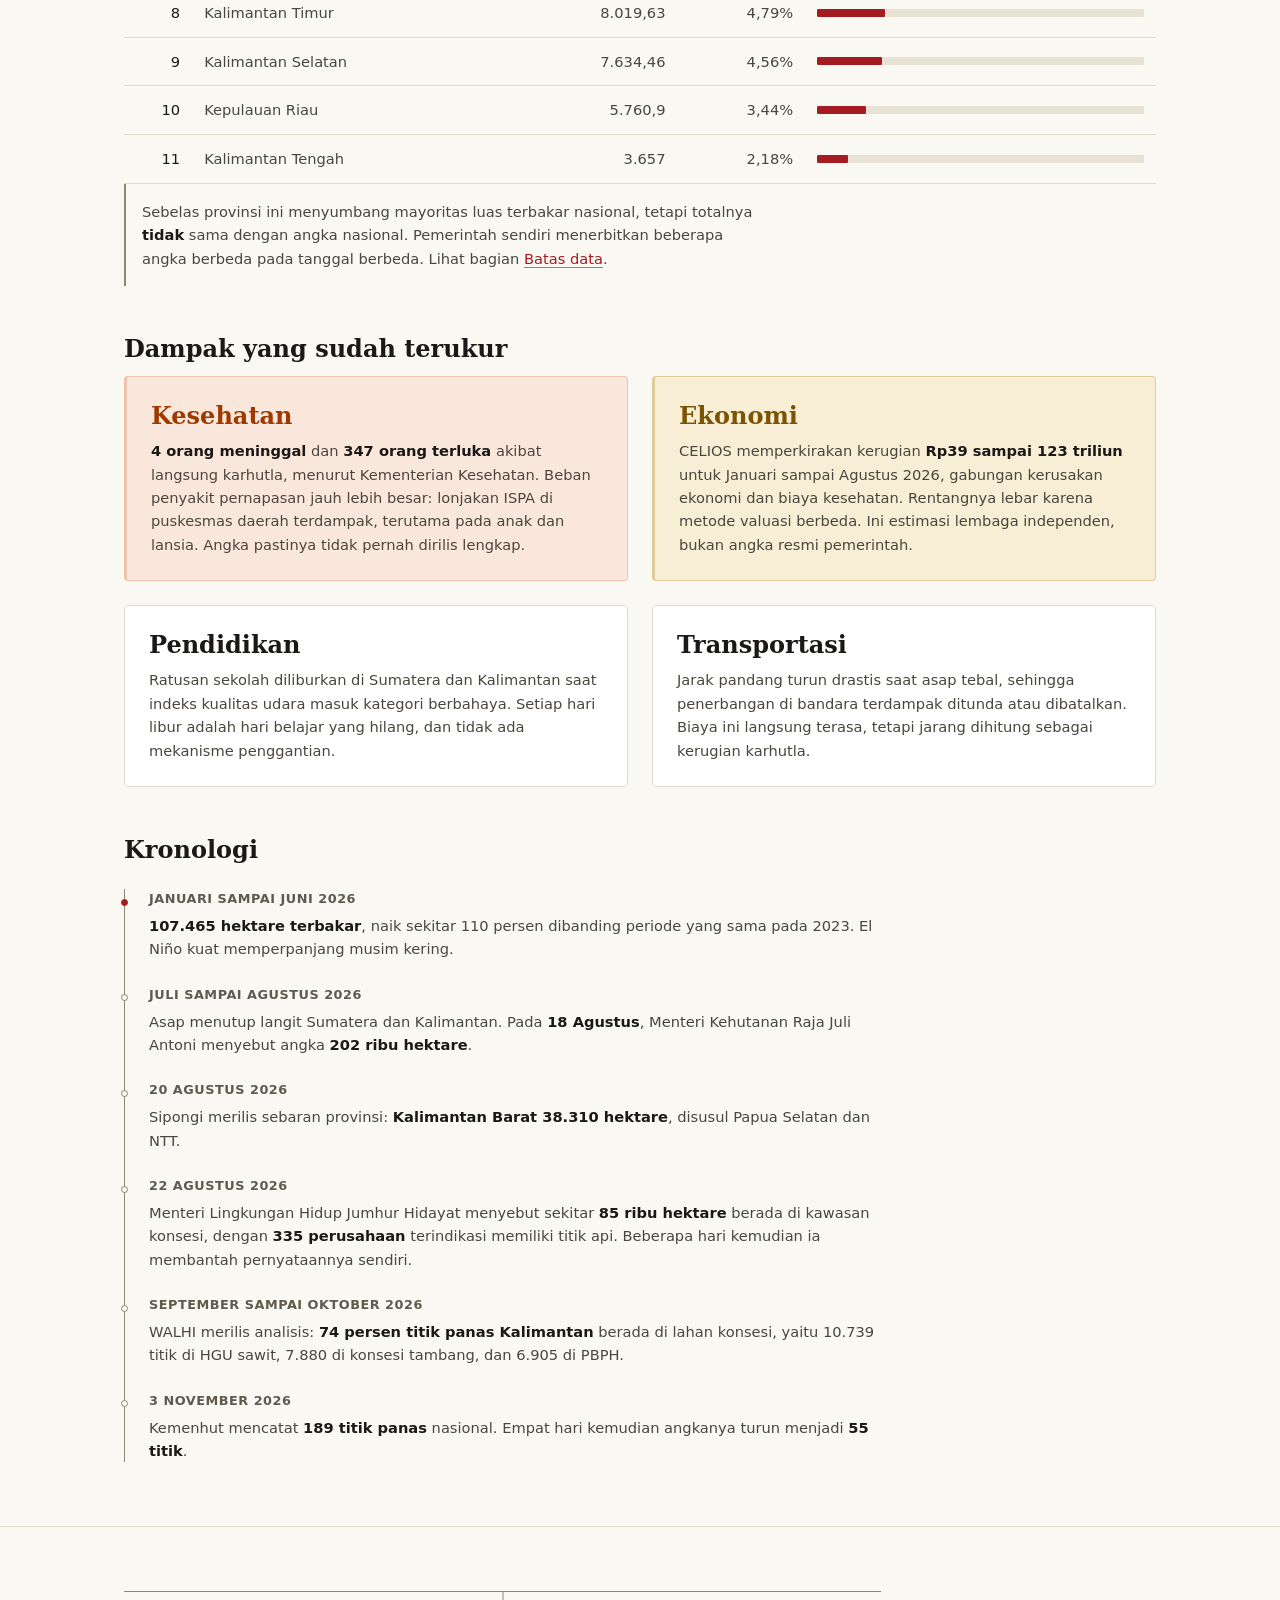
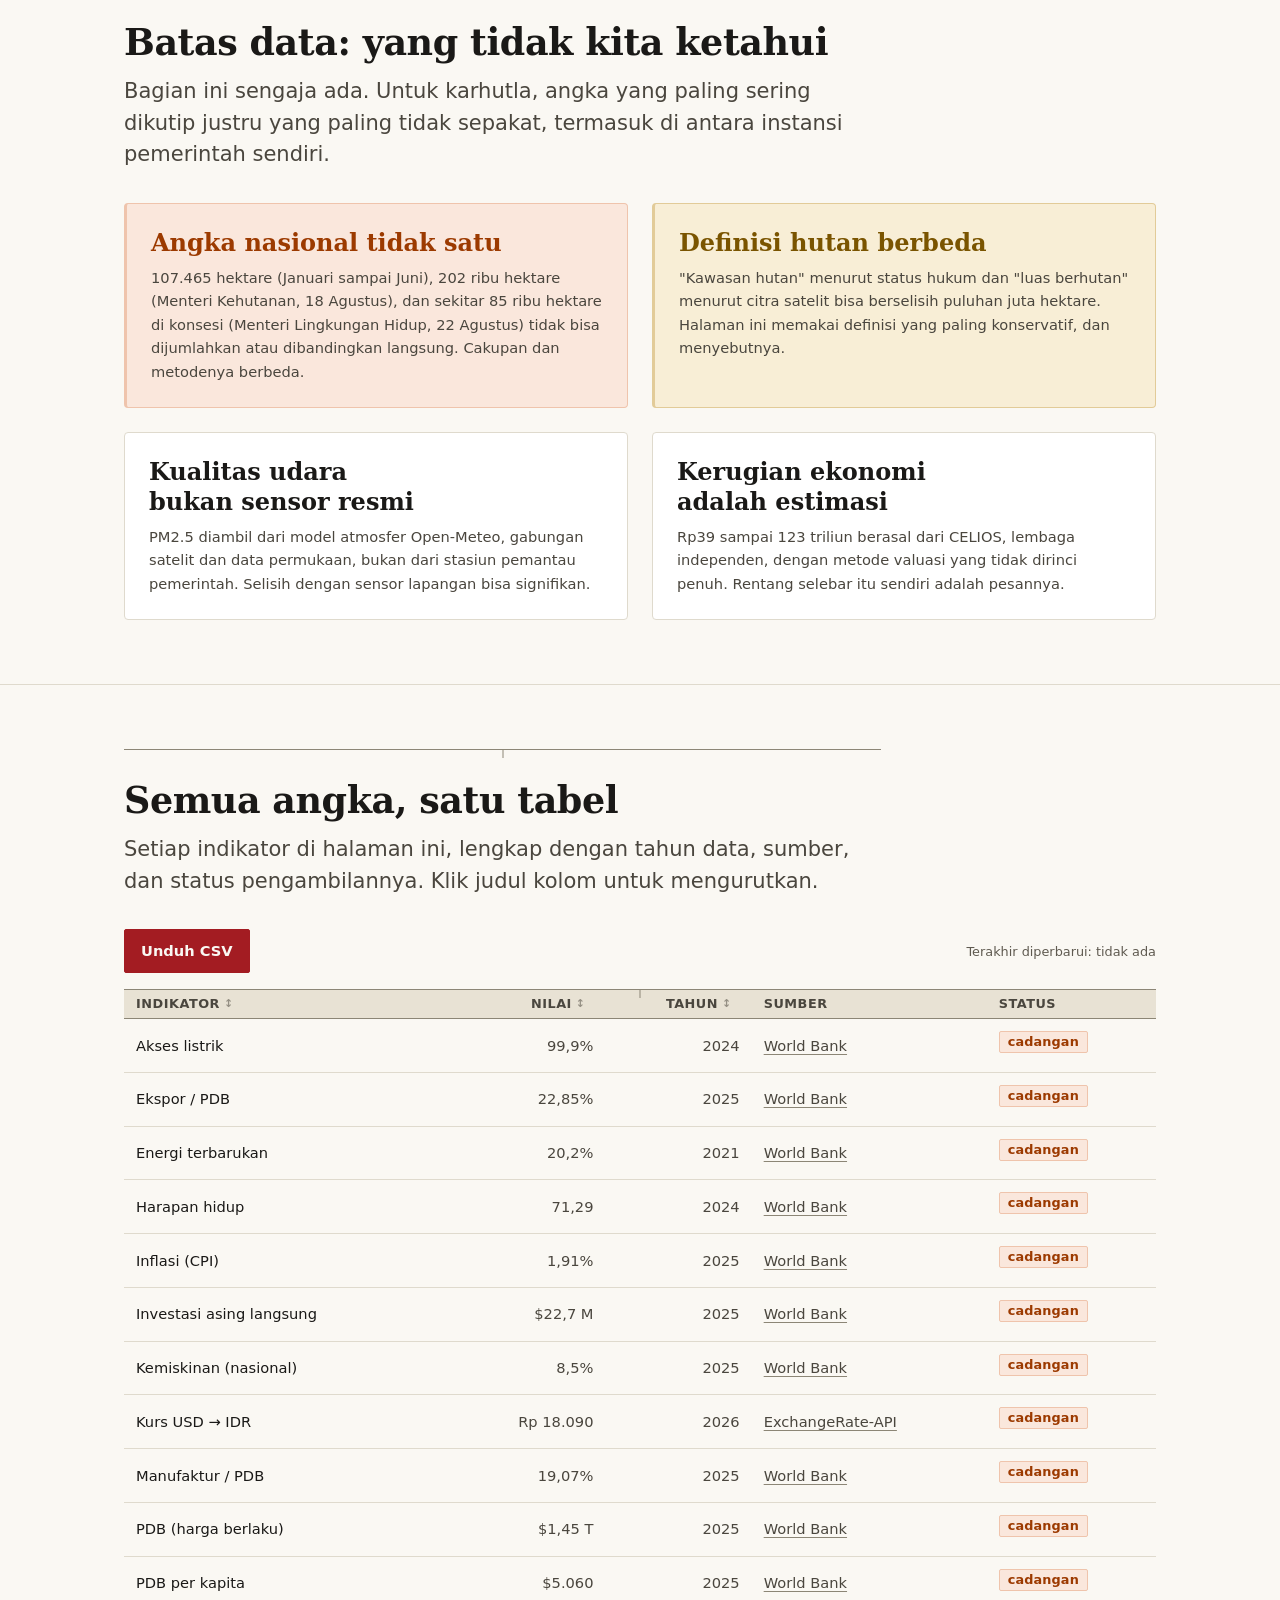
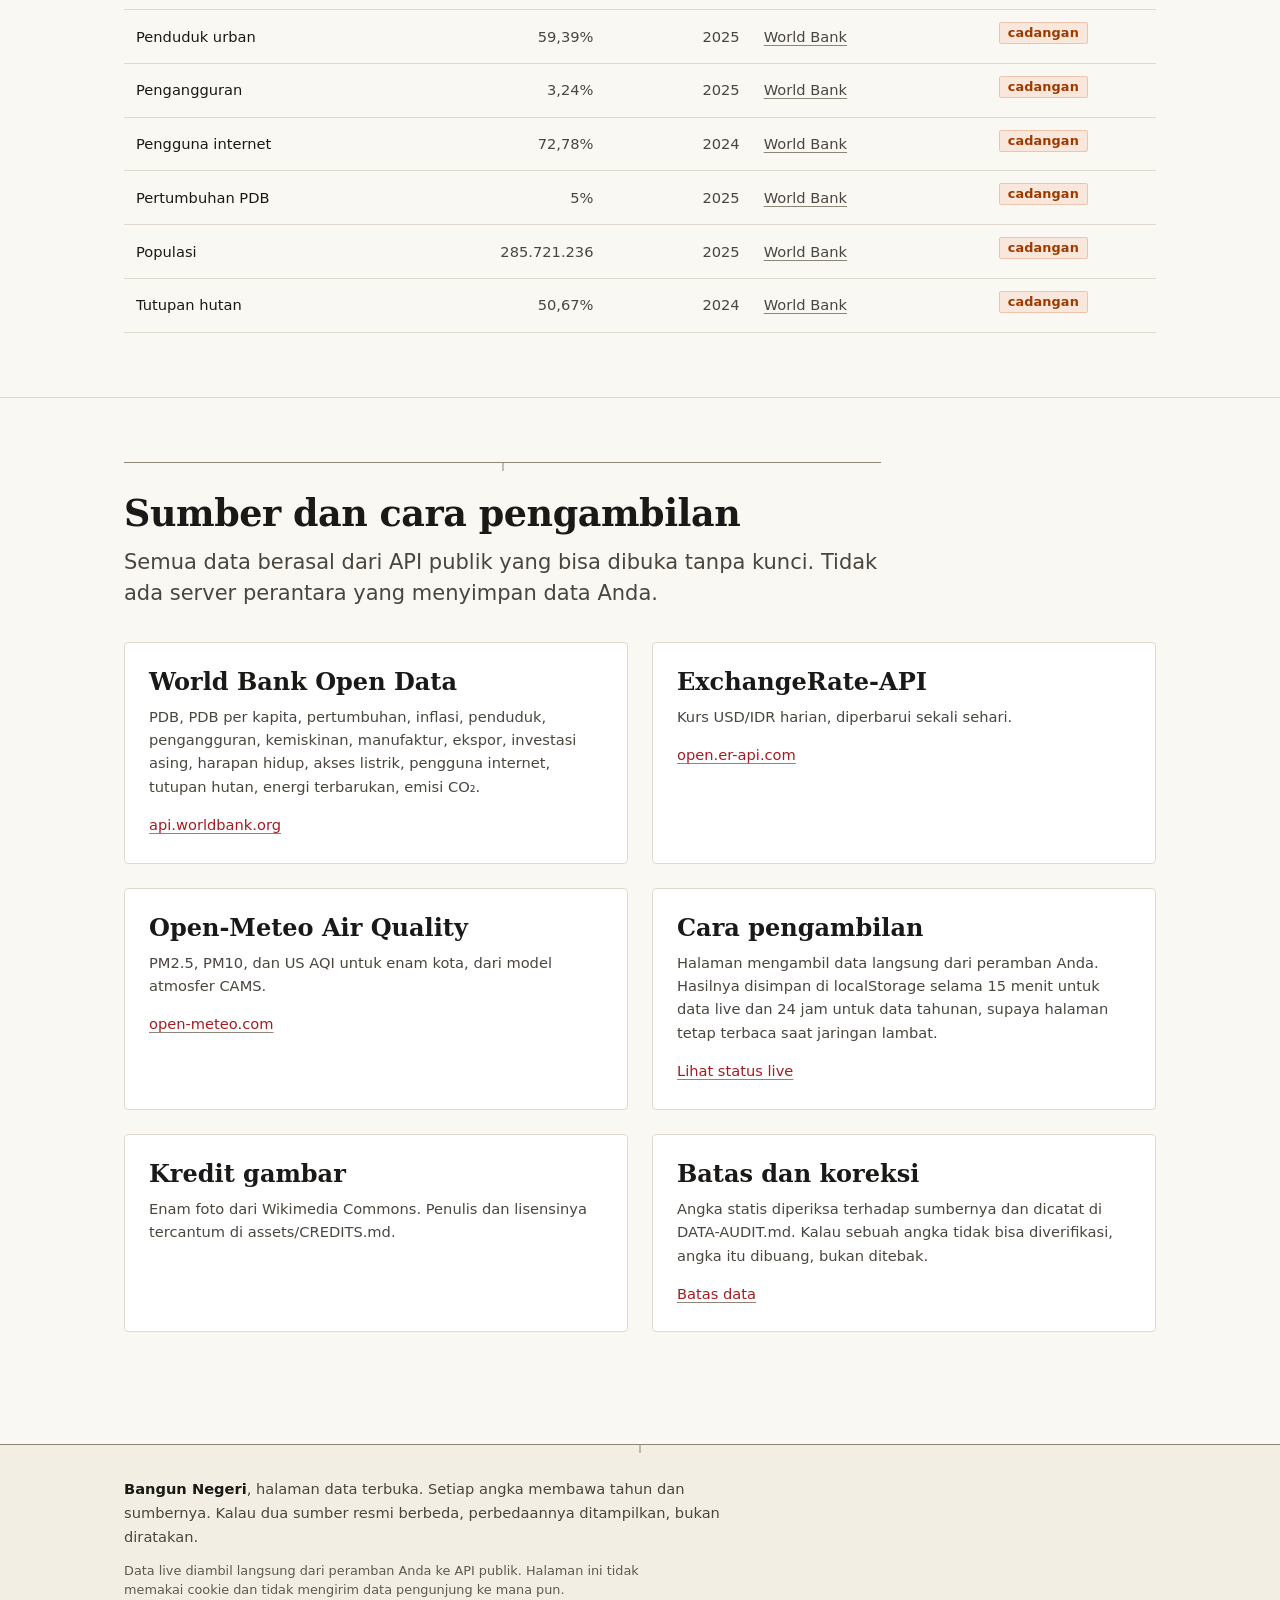
==== commit 63cfe6dc: "Fix tap targets found by the browser audit: nav links and table sort buttons get a 44px floor" ====
--- a/v3/index.html
+++ b/v3/index.html
@@ -10,7 +10,7 @@
 <meta property="og:title" content="Bangun Negeri: ekonomi, alam, dan karhutla Indonesia">
 <meta property="og:description" content="Angka ekonomi, alam, dan kebakaran hutan Indonesia, dengan tahun dan sumbernya.">
 <meta property="og:type" content="website">
-<link rel="stylesheet" href="theme.css?v=2">
+<link rel="stylesheet" href="theme.css?v=3">
 <script>
 /* Path-mounted behind `tailscale serve`, which strips the /bangun-negeri prefix:
 the backend cannot tell "/bangun-negeri" from "/bangun-negeri/", so a server-side
@@ -493,8 +493,8 @@
   </div>
 </footer>
 
-<script src="data.js?v=2"></script>
-<script src="app.js?v=2"></script>
-<script src="chart.js?v=2"></script>
+<script src="data.js?v=3"></script>
+<script src="app.js?v=3"></script>
+<script src="chart.js?v=3"></script>
 </body>
 </html>
--- a/v3/theme.css
+++ b/v3/theme.css
@@ -1332,3 +1332,14 @@
     }
   }
 }
+
+/* ---------- 21. Tap targets (brenour) ----------
+   wiwi's browser audit at 320px measured nav links at 24x44 and the table sort
+   buttons at 4x44: both under the 44px minimum. The width came from padding
+   alone, which collapses when the label renders narrow. A floor is set here
+   instead, so the target survives any font and any label length. */
+nav.tabs a { min-width: 44px; justify-content: center; }
+.th-sort { min-width: 44px; padding-inline: 0 var(--s2); }
+@media (min-width: 720px) {
+  nav.tabs a { min-width: 0; justify-content: flex-start; }
+}
